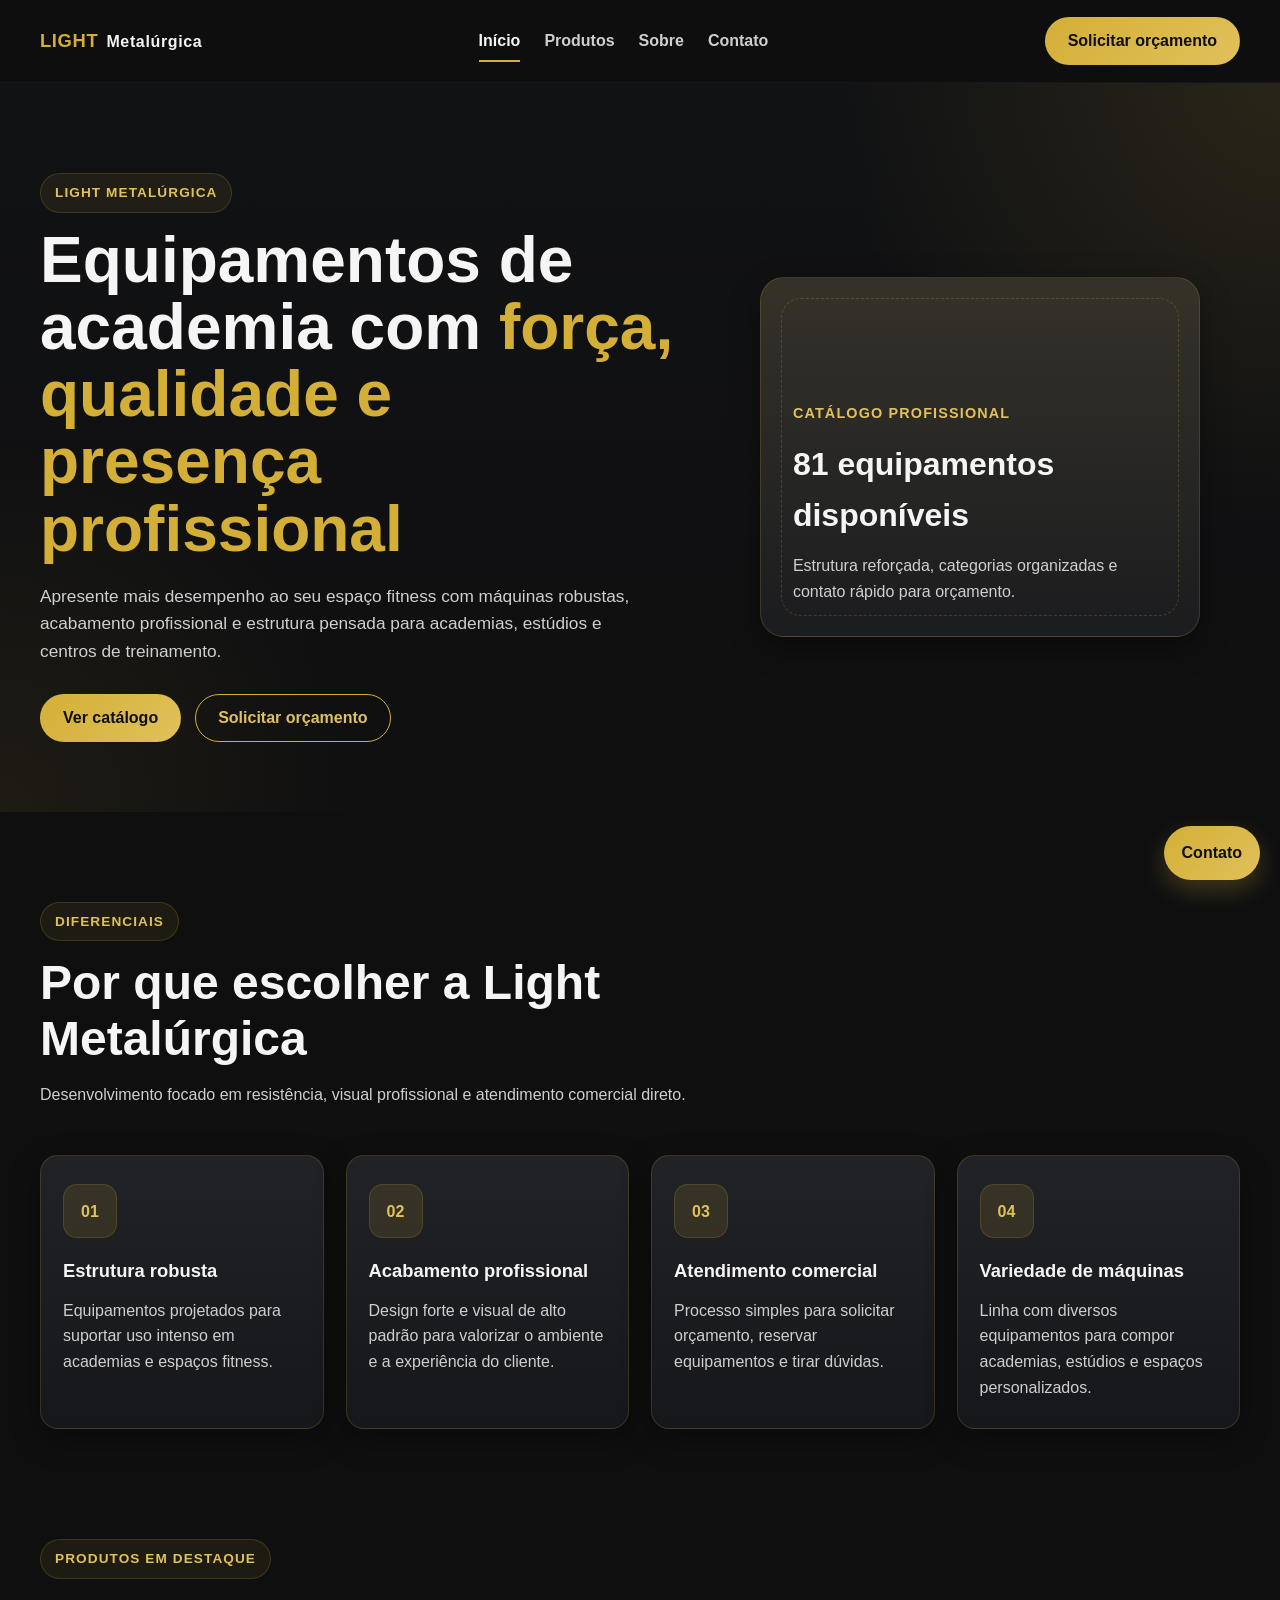
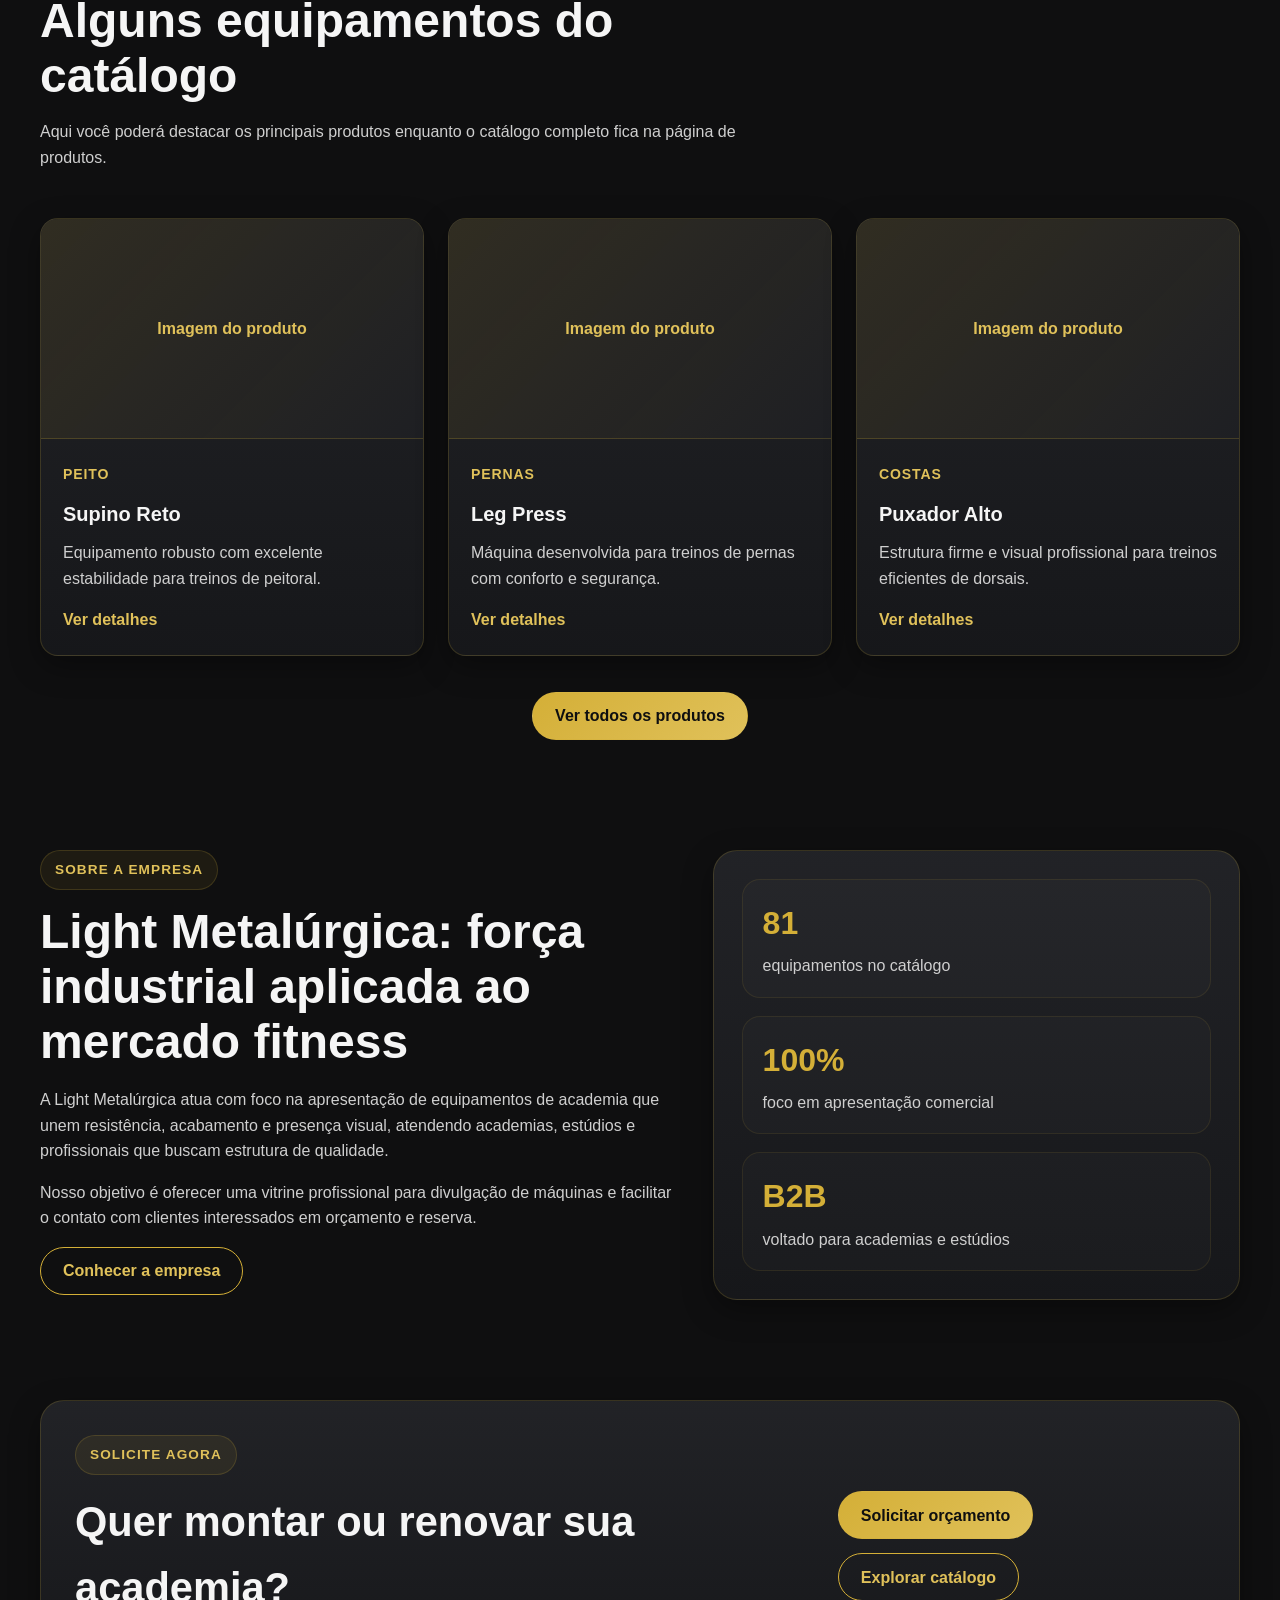
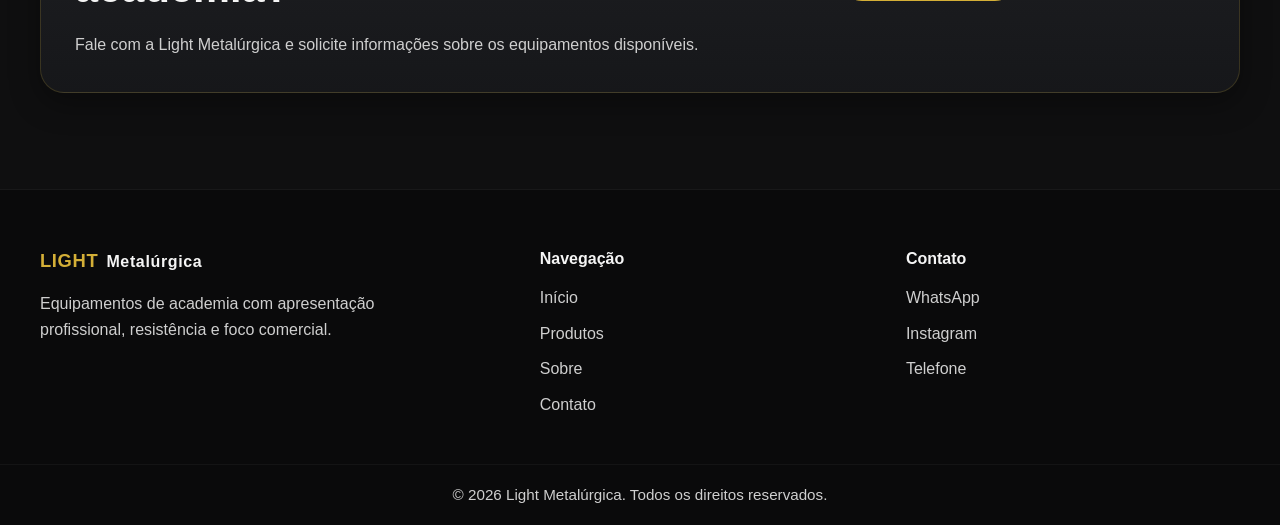
==== index.html @ 4c102781 "Add files via upload" ====
<!DOCTYPE html>
<html lang="pt-BR">
<head>
  <meta charset="UTF-8" />
  <meta name="viewport" content="width=device-width, initial-scale=1.0" />
  <meta
    name="description"
    content="Light Metalúrgica - Equipamentos de academia com qualidade, resistência e acabamento profissional. Conheça nosso catálogo e solicite um orçamento."
  />
  <title>Light Metalúrgica | Equipamentos de Academia</title>

  <link rel="stylesheet" href="./css/style.css" />
  <link rel="stylesheet" href="./css/home.css" />
</head>
<body>
  <header class="header" id="header">
    <div class="container header-container">
      <a href="index.html" class="logo">
        <span class="logo-mark">LIGHT</span>
        <span class="logo-text">Metalúrgica</span>
      </a>

      <nav class="nav" id="nav">
        <a href="index.html" class="nav-link active">Início</a>
        <a href="produtos.html" class="nav-link">Produtos</a>
        <a href="sobre.html" class="nav-link">Sobre</a>
        <a href="contato.html" class="nav-link">Contato</a>
      </nav>

      <a href="contato.html" class="btn btn-gold header-cta">Solicitar orçamento</a>

      <button class="menu-toggle" id="menuToggle" aria-label="Abrir menu">
        <span></span>
        <span></span>
        <span></span>
      </button>
    </div>
  </header>

  <main>
    <section class="hero">
      <div class="container hero-container">
        <div class="hero-content">
          <span class="section-badge">Light Metalúrgica</span>

          <h1>
            Equipamentos de academia com
            <span>força, qualidade e presença profissional</span>
          </h1>

          <p>
            Apresente mais desempenho ao seu espaço fitness com máquinas robustas,
            acabamento profissional e estrutura pensada para academias, estúdios e centros de treinamento.
          </p>

          <div class="hero-actions">
            <a href="produtos.html" class="btn btn-gold">Ver catálogo</a>
            <a href="contato.html" class="btn btn-outline">Solicitar orçamento</a>
          </div>
        </div>

        <div class="hero-visual">
          <div class="hero-card">
            <span class="hero-card-label">Catálogo profissional</span>
            <h2>81 equipamentos disponíveis</h2>
            <p>
              Estrutura reforçada, categorias organizadas e contato rápido para orçamento.
            </p>
          </div>
        </div>
      </div>
    </section>

    <section class="highlights">
      <div class="container">
        <div class="section-heading">
          <span class="section-badge">Diferenciais</span>
          <h2>Por que escolher a Light Metalúrgica</h2>
          <p>
            Desenvolvimento focado em resistência, visual profissional e atendimento comercial direto.
          </p>
        </div>

        <div class="highlights-grid">
          <article class="info-card">
            <div class="info-icon">01</div>
            <h3>Estrutura robusta</h3>
            <p>
              Equipamentos projetados para suportar uso intenso em academias e espaços fitness.
            </p>
          </article>

          <article class="info-card">
            <div class="info-icon">02</div>
            <h3>Acabamento profissional</h3>
            <p>
              Design forte e visual de alto padrão para valorizar o ambiente e a experiência do cliente.
            </p>
          </article>

          <article class="info-card">
            <div class="info-icon">03</div>
            <h3>Atendimento comercial</h3>
            <p>
              Processo simples para solicitar orçamento, reservar equipamentos e tirar dúvidas.
            </p>
          </article>

          <article class="info-card">
            <div class="info-icon">04</div>
            <h3>Variedade de máquinas</h3>
            <p>
              Linha com diversos equipamentos para compor academias, estúdios e espaços personalizados.
            </p>
          </article>
        </div>
      </div>
    </section>

    <section class="featured-products">
      <div class="container">
        <div class="section-heading">
          <span class="section-badge">Produtos em destaque</span>
          <h2>Alguns equipamentos do catálogo</h2>
          <p>
            Aqui você poderá destacar os principais produtos enquanto o catálogo completo fica na página de produtos.
          </p>
        </div>

        <div class="products-preview-grid">
          <article class="product-preview-card">
            <div class="product-preview-image">Imagem do produto</div>
            <div class="product-preview-content">
              <span class="product-category">Peito</span>
              <h3>Supino Reto</h3>
              <p>Equipamento robusto com excelente estabilidade para treinos de peitoral.</p>
              <a href="produto.html" class="text-link">Ver detalhes</a>
            </div>
          </article>

          <article class="product-preview-card">
            <div class="product-preview-image">Imagem do produto</div>
            <div class="product-preview-content">
              <span class="product-category">Pernas</span>
              <h3>Leg Press</h3>
              <p>Máquina desenvolvida para treinos de pernas com conforto e segurança.</p>
              <a href="produto.html" class="text-link">Ver detalhes</a>
            </div>
          </article>

          <article class="product-preview-card">
            <div class="product-preview-image">Imagem do produto</div>
            <div class="product-preview-content">
              <span class="product-category">Costas</span>
              <h3>Puxador Alto</h3>
              <p>Estrutura firme e visual profissional para treinos eficientes de dorsais.</p>
              <a href="produto.html" class="text-link">Ver detalhes</a>
            </div>
          </article>
        </div>

        <div class="section-center">
          <a href="produtos.html" class="btn btn-gold">Ver todos os produtos</a>
        </div>
      </div>
    </section>

    <section class="about-preview">
      <div class="container about-preview-container">
        <div class="about-preview-text">
          <span class="section-badge">Sobre a empresa</span>
          <h2>Light Metalúrgica: força industrial aplicada ao mercado fitness</h2>
          <p>
            A Light Metalúrgica atua com foco na apresentação de equipamentos de academia
            que unem resistência, acabamento e presença visual, atendendo academias,
            estúdios e profissionais que buscam estrutura de qualidade.
          </p>
          <p>
            Nosso objetivo é oferecer uma vitrine profissional para divulgação de máquinas
            e facilitar o contato com clientes interessados em orçamento e reserva.
          </p>
          <a href="sobre.html" class="btn btn-outline">Conhecer a empresa</a>
        </div>

        <div class="about-preview-box">
          <div class="about-stat">
            <strong>81</strong>
            <span>equipamentos no catálogo</span>
          </div>
          <div class="about-stat">
            <strong>100%</strong>
            <span>foco em apresentação comercial</span>
          </div>
          <div class="about-stat">
            <strong>B2B</strong>
            <span>voltado para academias e estúdios</span>
          </div>
        </div>
      </div>
    </section>

    <section class="cta-section">
      <div class="container cta-box">
        <div>
          <span class="section-badge">Solicite agora</span>
          <h2>Quer montar ou renovar sua academia?</h2>
          <p>
            Fale com a Light Metalúrgica e solicite informações sobre os equipamentos disponíveis.
          </p>
        </div>

        <div class="cta-actions">
          <a href="contato.html" class="btn btn-gold">Solicitar orçamento</a>
          <a href="produtos.html" class="btn btn-outline">Explorar catálogo</a>
        </div>
      </div>
    </section>
  </main>

  <footer class="footer">
    <div class="container footer-container">
      <div class="footer-brand">
        <a href="index.html" class="logo footer-logo">
          <span class="logo-mark">LIGHT</span>
          <span class="logo-text">Metalúrgica</span>
        </a>
        <p>
          Equipamentos de academia com apresentação profissional, resistência e foco comercial.
        </p>
      </div>

      <div class="footer-column">
        <h4>Navegação</h4>
        <a href="index.html">Início</a>
        <a href="produtos.html">Produtos</a>
        <a href="sobre.html">Sobre</a>
        <a href="contato.html">Contato</a>
      </div>

      <div class="footer-column">
        <h4>Contato</h4>
        <a href="#">WhatsApp</a>
        <a href="#">Instagram</a>
        <a href="#">Telefone</a>
      </div>
    </div>

    <div class="footer-bottom">
      <p>© 2026 Light Metalúrgica. Todos os direitos reservados.</p>
    </div>
  </footer>

  <a href="contato.html" class="whatsapp-float" aria-label="Entrar em contato">
    Contato
  </a>

  <script src="./js/script.js"></script>
</body>
</html>
---- css/style.css ----
/* =========================================
   LIGHT METALÚRGICA — STYLE.CSS
   ========================================= */

/* ---------- RESET ---------- */
* {
  margin: 0;
  padding: 0;
  box-sizing: border-box;
}

html {
  scroll-behavior: smooth;
}

body {
  font-family: Arial, Helvetica, sans-serif;
  background: #0f0f10;
  color: #f5f5f5;
  line-height: 1.6;
}

img {
  max-width: 100%;
  display: block;
}

button,
input,
textarea,
select {
  font: inherit;
}

a {
  text-decoration: none;
  color: inherit;
}

ul {
  list-style: none;
}

/* ---------- VARIÁVEIS ---------- */
:root {
  --gold: #d4af37;
  --gold-soft: #e0c15a;
  --gold-dark: #8c6a16;

  --black: #0f0f10;
  --black-soft: #17181b;
  --gray-dark: #232428;
  --gray-medium: #3c3f46;
  --gray-light: #cfcfcf;
  --white-soft: #f5f5f5;

  --border: rgba(212, 175, 55, 0.18);
  --shadow: 0 10px 30px rgba(0, 0, 0, 0.35);

  --radius-sm: 12px;
  --radius-md: 18px;
  --radius-lg: 24px;

  --container: 1200px;
  --transition: 0.3s ease;
}

/* ---------- UTILITÁRIOS ---------- */
.container {
  width: min(100% - 32px, var(--container));
  margin: 0 auto;
}

.section-heading {
  max-width: 720px;
  margin-bottom: 48px;
}

.section-heading h2 {
  font-size: clamp(2rem, 4vw, 3rem);
  line-height: 1.15;
  margin-bottom: 16px;
  color: var(--white-soft);
}

.section-heading p {
  color: var(--gray-light);
  font-size: 1rem;
}

.section-badge {
  display: inline-block;
  margin-bottom: 14px;
  padding: 8px 14px;
  border: 1px solid var(--border);
  border-radius: 999px;
  background: rgba(212, 175, 55, 0.08);
  color: var(--gold-soft);
  font-size: 0.85rem;
  font-weight: 700;
  letter-spacing: 0.08em;
  text-transform: uppercase;
}

.section-center {
  margin-top: 36px;
  text-align: center;
}

/* ---------- BOTÕES ---------- */
.btn {
  display: inline-flex;
  align-items: center;
  justify-content: center;
  min-height: 48px;
  padding: 0 22px;
  border-radius: 999px;
  font-weight: 700;
  transition: var(--transition);
  cursor: pointer;
  border: 1px solid transparent;
}

.btn-gold {
  background: linear-gradient(135deg, var(--gold), var(--gold-soft));
  color: var(--black);
}

.btn-gold:hover {
  transform: translateY(-2px);
  box-shadow: 0 10px 24px rgba(212, 175, 55, 0.25);
}

.btn-outline {
  border-color: var(--gold);
  color: var(--gold-soft);
  background: transparent;
}

.btn-outline:hover {
  background: rgba(212, 175, 55, 0.08);
  transform: translateY(-2px);
}

.text-link {
  color: var(--gold-soft);
  font-weight: 700;
  transition: var(--transition);
}

.text-link:hover {
  color: var(--gold);
}

/* ---------- HEADER ---------- */
.header {
  position: sticky;
  top: 0;
  z-index: 1000;
  background: rgba(15, 15, 16, 0.92);
  backdrop-filter: blur(10px);
  border-bottom: 1px solid rgba(255, 255, 255, 0.04);
}

.header.scrolled {
  box-shadow: var(--shadow);
}

.header-container {
  display: flex;
  align-items: center;
  justify-content: space-between;
  min-height: 82px;
  gap: 24px;
}

.logo {
  display: inline-flex;
  align-items: baseline;
  gap: 8px;
  font-weight: 800;
  letter-spacing: 0.04em;
}

.logo-mark {
  color: var(--gold);
  font-size: 1.15rem;
}

.logo-text {
  color: var(--white-soft);
  font-size: 1rem;
}

.nav {
  display: flex;
  align-items: center;
  gap: 24px;
}

.nav-link {
  position: relative;
  color: var(--gray-light);
  font-weight: 600;
  transition: var(--transition);
}

.nav-link:hover,
.nav-link.active {
  color: var(--white-soft);
}

.nav-link::after {
  content: "";
  position: absolute;
  left: 0;
  bottom: -8px;
  width: 0;
  height: 2px;
  background: var(--gold);
  transition: var(--transition);
}

.nav-link:hover::after,
.nav-link.active::after {
  width: 100%;
}

.header-cta {
  white-space: nowrap;
}

.menu-toggle {
  display: none;
  width: 48px;
  height: 48px;
  border: 1px solid var(--border);
  border-radius: 12px;
  background: transparent;
  cursor: pointer;
}

.menu-toggle span {
  display: block;
  width: 22px;
  height: 2px;
  background: var(--white-soft);
  margin: 5px auto;
  transition: var(--transition);
}

/* ---------- CARDS GERAIS ---------- */
.info-card,
.product-preview-card,
.about-preview-box,
.cta-box {
  border: 1px solid var(--border);
  background: linear-gradient(180deg, rgba(35, 36, 40, 0.96), rgba(23, 24, 27, 0.96));
  box-shadow: var(--shadow);
}

/* ---------- FOOTER ---------- */
.footer {
  margin-top: 96px;
  border-top: 1px solid rgba(255, 255, 255, 0.06);
  background: #0a0a0b;
}

.footer-container {
  padding: 56px 0 36px;
  display: grid;
  grid-template-columns: 1.4fr 1fr 1fr;
  gap: 32px;
}

.footer-brand p {
  margin-top: 16px;
  max-width: 420px;
  color: var(--gray-light);
}

.footer-column h4 {
  margin-bottom: 14px;
  color: var(--white-soft);
}

.footer-column a {
  display: block;
  margin-bottom: 10px;
  color: var(--gray-light);
  transition: var(--transition);
}

.footer-column a:hover {
  color: var(--gold-soft);
}

.footer-bottom {
  padding: 18px 16px;
  border-top: 1px solid rgba(255, 255, 255, 0.04);
  text-align: center;
  color: var(--gray-light);
  font-size: 0.95rem;
}

/* ---------- BOTÃO FLUTUANTE ---------- */
.whatsapp-float {
  position: fixed;
  right: 20px;
  bottom: 20px;
  z-index: 999;
  padding: 14px 18px;
  border-radius: 999px;
  background: linear-gradient(135deg, var(--gold), var(--gold-soft));
  color: var(--black);
  font-weight: 800;
  box-shadow: 0 10px 25px rgba(212, 175, 55, 0.25);
}

/* ---------- RESPONSIVO ---------- */
@media (max-width: 980px) {
  .header-cta {
    display: none;
  }

  .menu-toggle {
    display: block;
  }

  .nav {
    position: absolute;
    top: 82px;
    left: 0;
    width: 100%;
    padding: 20px 16px;
    background: #111214;
    border-bottom: 1px solid rgba(255, 255, 255, 0.05);
    flex-direction: column;
    align-items: flex-start;
    gap: 18px;
    opacity: 0;
    pointer-events: none;
    transform: translateY(-10px);
    transition: var(--transition);
  }

  .nav.open {
    opacity: 1;
    pointer-events: auto;
    transform: translateY(0);
  }

  .footer-container {
    grid-template-columns: 1fr;
  }
}

@media (max-width: 640px) {
  .container {
    width: min(100% - 24px, var(--container));
  }

  .section-heading {
    margin-bottom: 32px;
  }

  .section-heading h2 {
    font-size: 1.8rem;
  }

  .whatsapp-float {
    right: 14px;
    bottom: 14px;
    padding: 12px 16px;
    font-size: 0.95rem;
  }
}
---- css/home.css ----
/* =========================================
   LIGHT METALÚRGICA — HOME.CSS
   ========================================= */

.hero {
  position: relative;
  overflow: hidden;
  padding: 90px 0 70px;
  background:
    radial-gradient(circle at top right, rgba(212, 175, 55, 0.12), transparent 30%),
    radial-gradient(circle at bottom left, rgba(212, 175, 55, 0.08), transparent 25%),
    linear-gradient(180deg, #111214 0%, #0f0f10 100%);
}

.hero-container {
  display: grid;
  grid-template-columns: 1.1fr 0.9fr;
  align-items: center;
  gap: 44px;
}

.hero-content h1 {
  font-size: clamp(2.6rem, 5vw, 4.8rem);
  line-height: 1.05;
  margin-bottom: 20px;
  max-width: 760px;
}

.hero-content h1 span {
  color: var(--gold);
}

.hero-content p {
  max-width: 620px;
  font-size: 1.08rem;
  color: var(--gray-light);
  margin-bottom: 28px;
}

.hero-actions {
  display: flex;
  flex-wrap: wrap;
  gap: 14px;
}

.hero-visual {
  display: flex;
  justify-content: center;
}

.hero-card {
  width: 100%;
  max-width: 440px;
  min-height: 360px;
  border-radius: var(--radius-lg);
  border: 1px solid var(--border);
  background:
    linear-gradient(180deg, rgba(212, 175, 55, 0.1), rgba(255, 255, 255, 0.02)),
    linear-gradient(180deg, rgba(35, 36, 40, 0.98), rgba(23, 24, 27, 0.98));
  box-shadow: var(--shadow);
  display: flex;
  flex-direction: column;
  justify-content: end;
  padding: 32px;
  position: relative;
  overflow: hidden;
}

.hero-card::before {
  content: "";
  position: absolute;
  inset: 20px;
  border-radius: 20px;
  border: 1px dashed rgba(212, 175, 55, 0.22);
}

.hero-card-label {
  position: relative;
  z-index: 1;
  display: inline-block;
  margin-bottom: 14px;
  color: var(--gold-soft);
  font-size: 0.9rem;
  font-weight: 700;
  letter-spacing: 0.08em;
  text-transform: uppercase;
}

.hero-card h2 {
  position: relative;
  z-index: 1;
  font-size: 2rem;
  margin-bottom: 12px;
}

.hero-card p {
  position: relative;
  z-index: 1;
  color: var(--gray-light);
}

/* ---------- HIGHLIGHTS ---------- */
.highlights {
  padding: 90px 0;
}

.highlights-grid {
  display: grid;
  grid-template-columns: repeat(4, 1fr);
  gap: 22px;
}

.info-card {
  padding: 28px 22px;
  border-radius: var(--radius-md);
}

.info-icon {
  width: 54px;
  height: 54px;
  margin-bottom: 18px;
  border-radius: 14px;
  display: grid;
  place-items: center;
  background: rgba(212, 175, 55, 0.12);
  border: 1px solid var(--border);
  color: var(--gold-soft);
  font-weight: 800;
}

.info-card h3 {
  margin-bottom: 12px;
  font-size: 1.15rem;
}

.info-card p {
  color: var(--gray-light);
}

/* ---------- PRODUTOS EM DESTAQUE ---------- */
.featured-products {
  padding: 20px 0 90px;
}

.products-preview-grid {
  display: grid;
  grid-template-columns: repeat(3, 1fr);
  gap: 24px;
}

.product-preview-card {
  overflow: hidden;
  border-radius: var(--radius-md);
}

.product-preview-image {
  min-height: 220px;
  display: grid;
  place-items: center;
  background:
    linear-gradient(135deg, rgba(212, 175, 55, 0.12), rgba(255, 255, 255, 0.02)),
    #1a1b1f;
  color: var(--gold-soft);
  font-weight: 700;
  border-bottom: 1px solid var(--border);
}

.product-preview-content {
  padding: 22px;
}

.product-category {
  display: inline-block;
  margin-bottom: 12px;
  color: var(--gold-soft);
  font-size: 0.88rem;
  font-weight: 700;
  text-transform: uppercase;
  letter-spacing: 0.06em;
}

.product-preview-content h3 {
  margin-bottom: 10px;
  font-size: 1.25rem;
}

.product-preview-content p {
  margin-bottom: 16px;
  color: var(--gray-light);
}

/* ---------- SOBRE PREVIEW ---------- */
.about-preview {
  padding: 20px 0 90px;
}

.about-preview-container {
  display: grid;
  grid-template-columns: 1.1fr 0.9fr;
  gap: 28px;
  align-items: stretch;
}

.about-preview-text p {
  color: var(--gray-light);
  margin-bottom: 16px;
  max-width: 640px;
}

.about-preview-text h2 {
  font-size: clamp(2rem, 4vw, 3rem);
  line-height: 1.15;
  margin-bottom: 18px;
}

.about-preview-box {
  border-radius: var(--radius-lg);
  padding: 28px;
  display: grid;
  gap: 18px;
}

.about-stat {
  padding: 18px 20px;
  border-radius: 18px;
  background: rgba(255, 255, 255, 0.02);
  border: 1px solid rgba(212, 175, 55, 0.1);
}

.about-stat strong {
  display: block;
  font-size: 2rem;
  color: var(--gold);
  margin-bottom: 4px;
}

.about-stat span {
  color: var(--gray-light);
}

/* ---------- CTA ---------- */
.cta-section {
  padding: 10px 0 0;
}

.cta-box {
  border-radius: var(--radius-lg);
  padding: 34px;
  display: flex;
  justify-content: space-between;
  align-items: center;
  gap: 24px;
}

.cta-box h2 {
  font-size: clamp(1.8rem, 4vw, 2.6rem);
  margin-bottom: 10px;
}

.cta-box p {
  color: var(--gray-light);
}

.cta-actions {
  display: flex;
  flex-wrap: wrap;
  gap: 14px;
}

/* ---------- RESPONSIVO ---------- */
@media (max-width: 1100px) {
  .highlights-grid {
    grid-template-columns: repeat(2, 1fr);
  }

  .products-preview-grid {
    grid-template-columns: repeat(2, 1fr);
  }
}

@media (max-width: 980px) {
  .hero-container,
  .about-preview-container,
  .cta-box {
    grid-template-columns: 1fr;
    display: grid;
  }

  .hero {
    padding-top: 70px;
  }

  .hero-card {
    max-width: 100%;
  }
}

@media (max-width: 640px) {
  .hero-content h1 {
    font-size: 2.2rem;
  }

  .hero-content p {
    font-size: 1rem;
  }

  .highlights,
  .featured-products,
  .about-preview {
    padding: 70px 0;
  }

  .highlights-grid,
  .products-preview-grid {
    grid-template-columns: 1fr;
  }

  .cta-box {
    padding: 24px;
  }
}
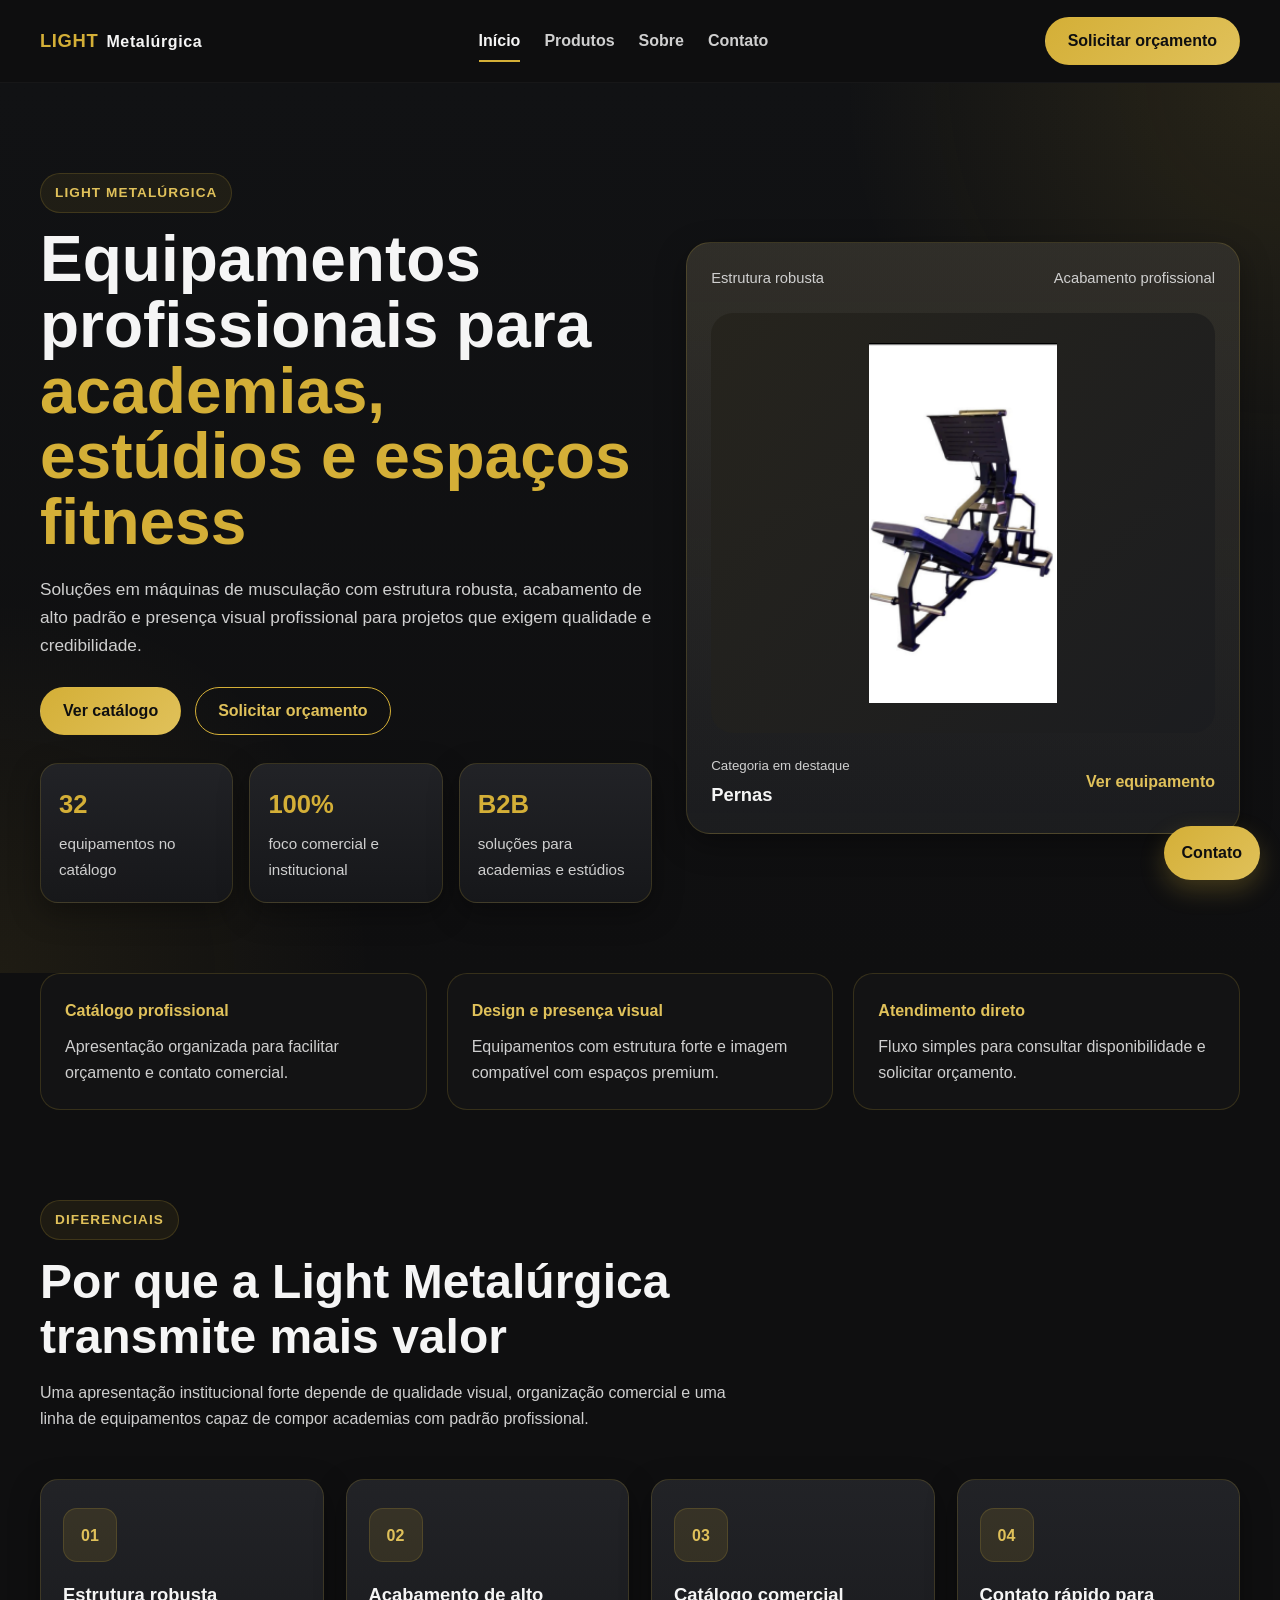
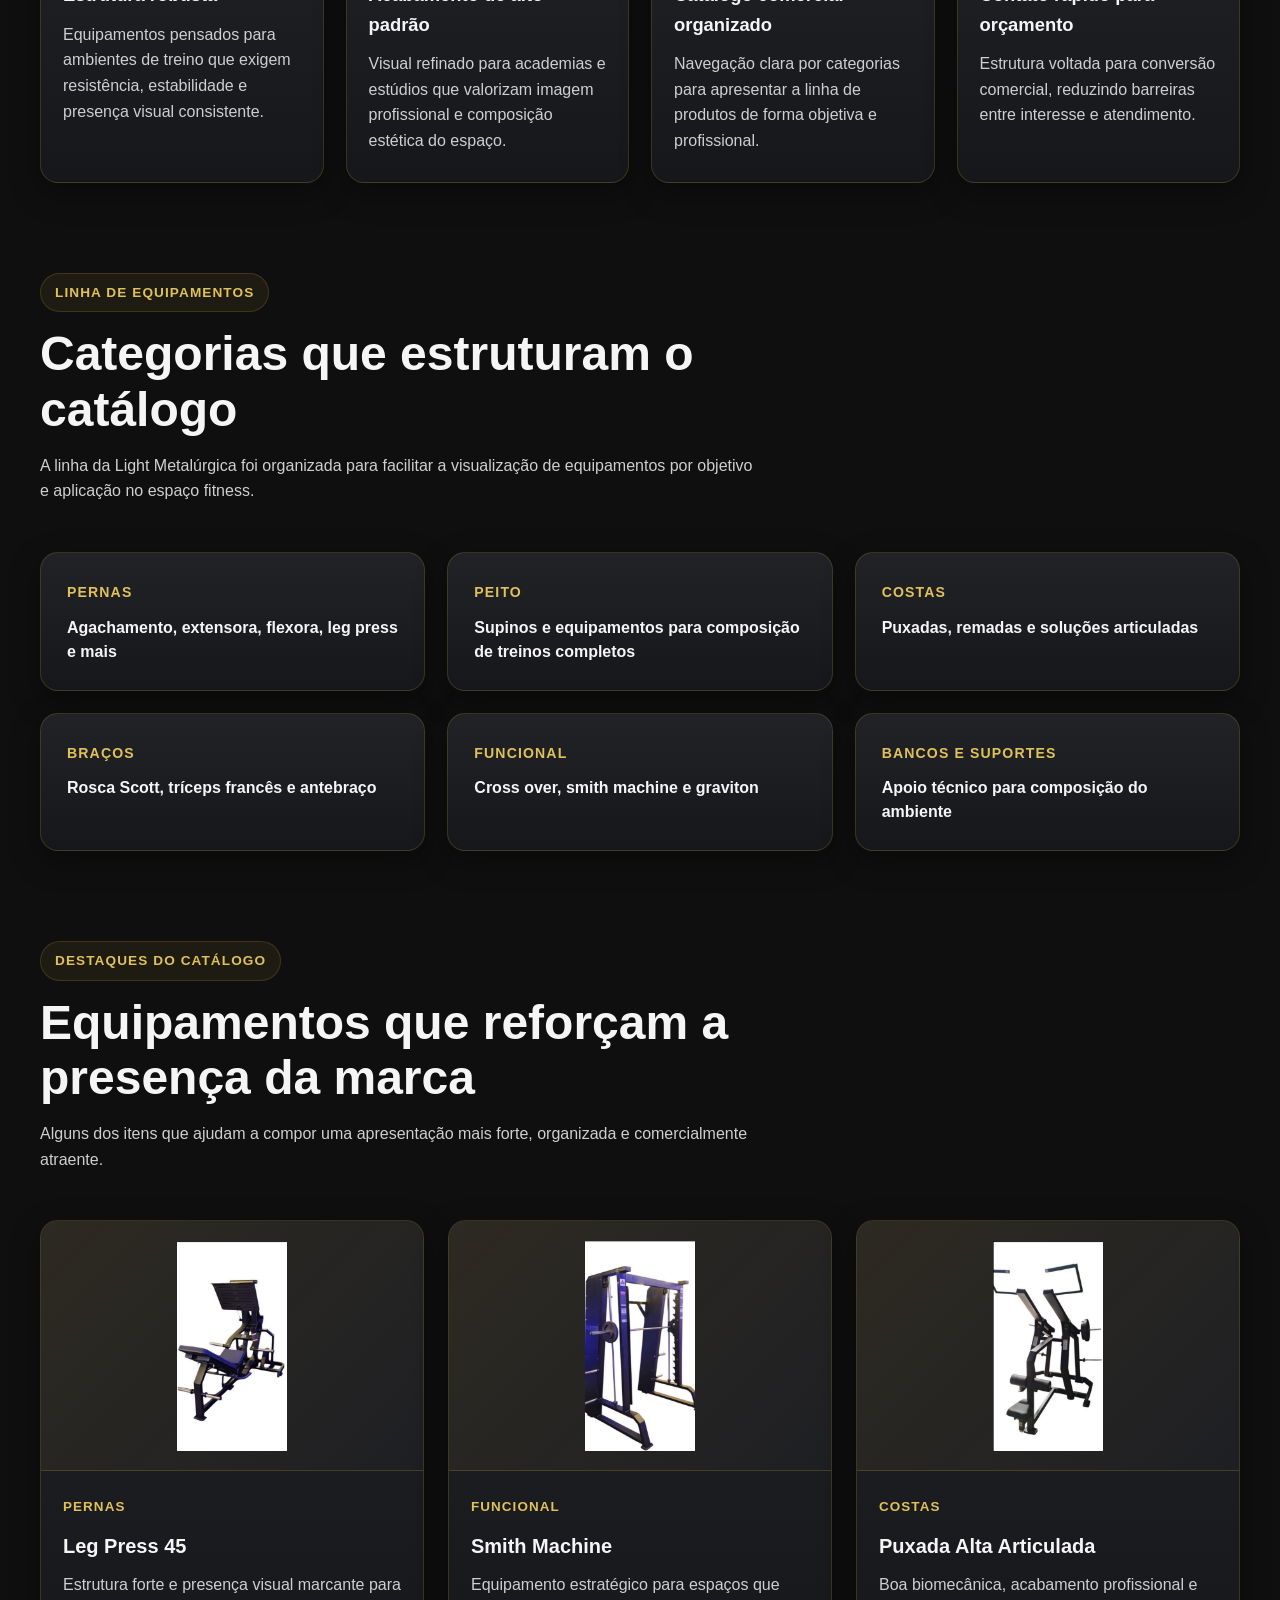
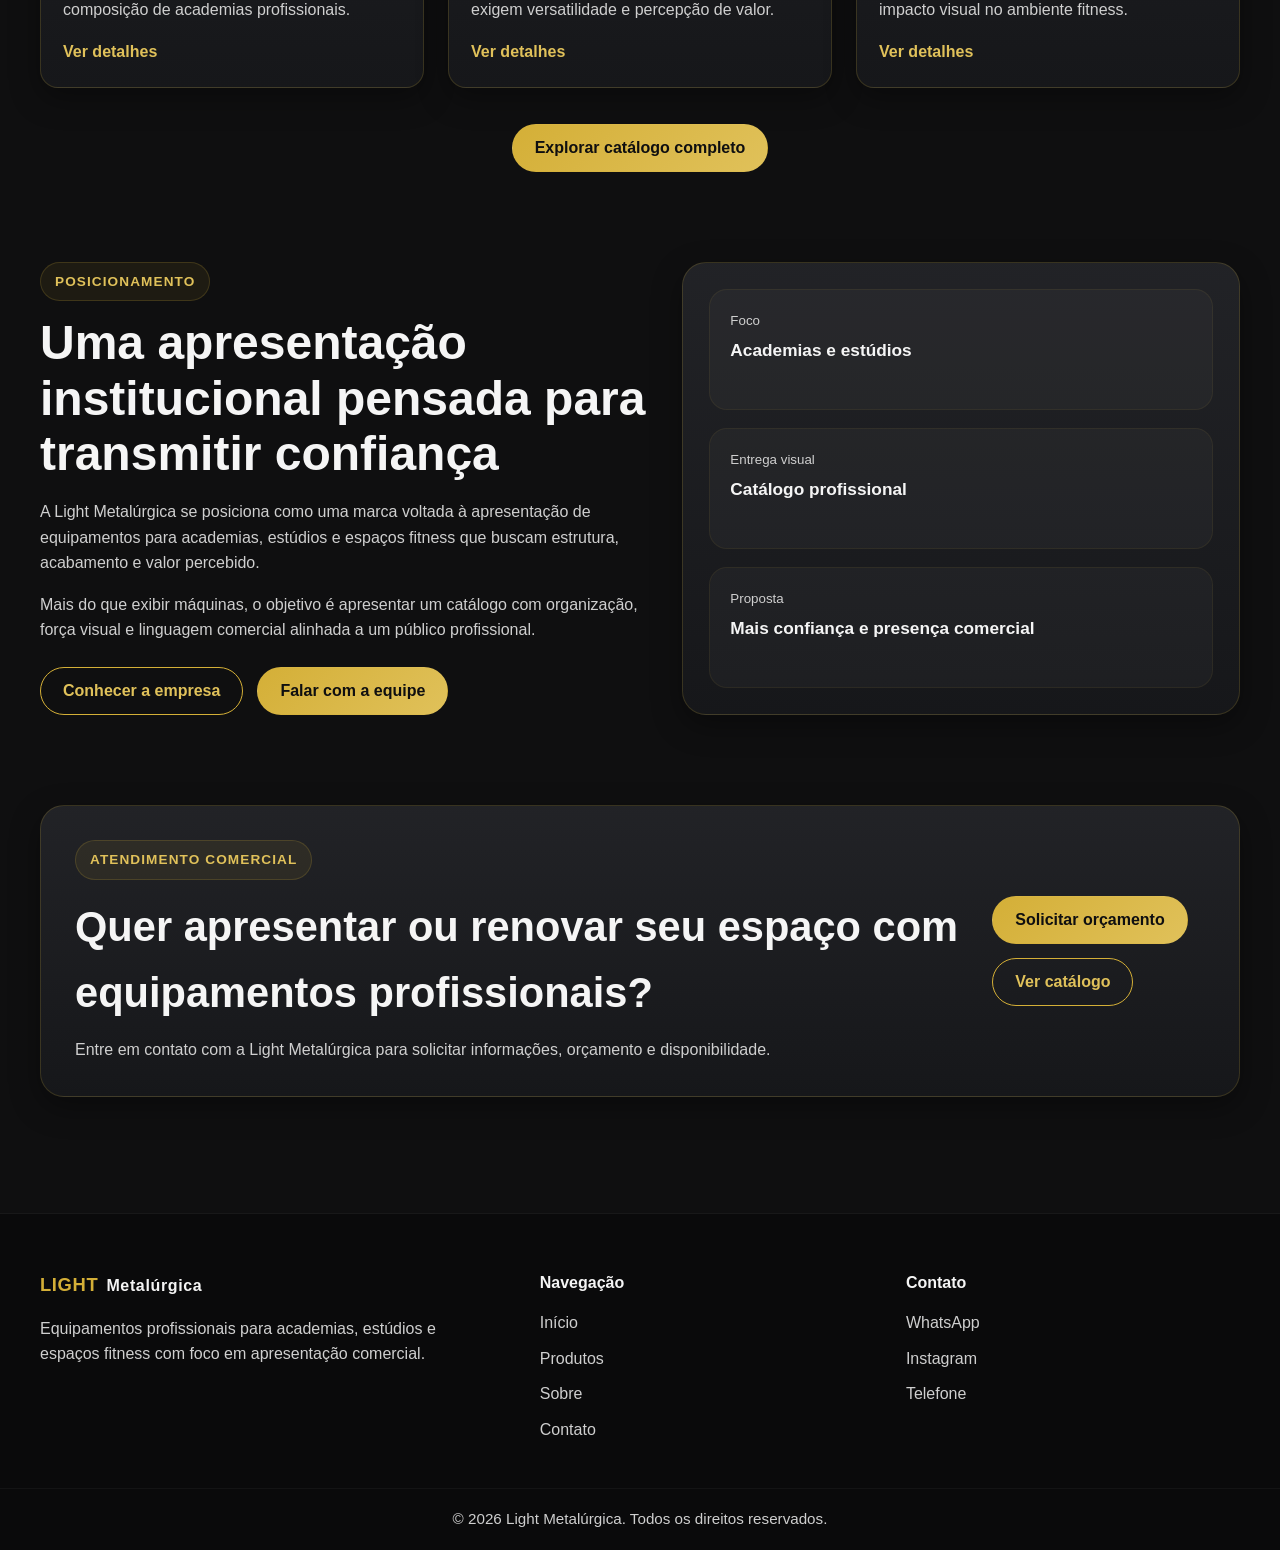
==== commit ae097895: "Add files via upload" ====
--- a/index.html
+++ b/index.html
@@ -1,13 +1,18 @@
 <!DOCTYPE html>
 <html lang="pt-BR">
 <head>
+  <meta property="og:title" content="Light Metalúrgica | Equipamentos Profissionais" />
+<meta property="og:description" content="Equipamentos profissionais para academias, estúdios e espaços fitness." />
+<meta property="og:type" content="website" />
+<meta property="og:locale" content="pt_BR" />
+<meta name="theme-color" content="#0f0f10" />
   <meta charset="UTF-8" />
   <meta name="viewport" content="width=device-width, initial-scale=1.0" />
   <meta
     name="description"
-    content="Light Metalúrgica - Equipamentos de academia com qualidade, resistência e acabamento profissional. Conheça nosso catálogo e solicite um orçamento."
+    content="Light Metalúrgica - Equipamentos profissionais para academias, estúdios e espaços fitness. Conheça nosso catálogo e solicite um orçamento."
   />
-  <title>Light Metalúrgica | Equipamentos de Academia</title>
+  <title>Light Metalúrgica | Equipamentos Profissionais</title>
 
   <link rel="stylesheet" href="./css/style.css" />
   <link rel="stylesheet" href="./css/home.css" />
@@ -38,180 +43,281 @@
   </header>
 
   <main>
-    <section class="hero">
-      <div class="container hero-container">
-        <div class="hero-content">
+    <section class="hero-enterprise">
+      <div class="container hero-enterprise-grid">
+        <div class="hero-enterprise-content">
           <span class="section-badge">Light Metalúrgica</span>
 
           <h1>
-            Equipamentos de academia com
-            <span>força, qualidade e presença profissional</span>
+            Equipamentos profissionais para
+            <span>academias, estúdios e espaços fitness</span>
           </h1>
 
-          <p>
-            Apresente mais desempenho ao seu espaço fitness com máquinas robustas,
-            acabamento profissional e estrutura pensada para academias, estúdios e centros de treinamento.
-          </p>
-
-          <div class="hero-actions">
+          <p class="hero-enterprise-text">
+            Soluções em máquinas de musculação com estrutura robusta, acabamento de alto padrão
+            e presença visual profissional para projetos que exigem qualidade e credibilidade.
+          </p>
+
+          <div class="hero-enterprise-actions">
             <a href="produtos.html" class="btn btn-gold">Ver catálogo</a>
             <a href="contato.html" class="btn btn-outline">Solicitar orçamento</a>
           </div>
-        </div>
-
-        <div class="hero-visual">
-          <div class="hero-card">
-            <span class="hero-card-label">Catálogo profissional</span>
-            <h2>81 equipamentos disponíveis</h2>
-            <p>
-              Estrutura reforçada, categorias organizadas e contato rápido para orçamento.
-            </p>
-          </div>
-        </div>
-      </div>
-    </section>
-
-    <section class="highlights">
+
+          <div class="hero-enterprise-metrics">
+            <div class="metric-card">
+              <strong>32</strong>
+              <span>equipamentos no catálogo</span>
+            </div>
+            <div class="metric-card">
+              <strong>100%</strong>
+              <span>foco comercial e institucional</span>
+            </div>
+            <div class="metric-card">
+              <strong>B2B</strong>
+              <span>soluções para academias e estúdios</span>
+            </div>
+          </div>
+        </div>
+
+        <div class="hero-enterprise-visual">
+          <div class="hero-visual-panel">
+            <div class="hero-panel-top">
+              <span>Estrutura robusta</span>
+              <span>Acabamento profissional</span>
+            </div>
+
+            <div class="hero-machine-showcase">
+              <img src="./arquivos/imagens/produtos/leg-press-45.png" alt="Leg Press 45" />
+            </div>
+
+            <div class="hero-panel-bottom">
+              <div>
+                <small>Categoria em destaque</small>
+                <strong>Pernas</strong>
+              </div>
+              <a href="produto.html?id=17" class="text-link">Ver equipamento</a>
+            </div>
+          </div>
+        </div>
+      </div>
+    </section>
+
+    <section class="trust-strip">
+      <div class="container trust-strip-grid">
+        <div class="trust-item">
+          <span class="trust-title">Catálogo profissional</span>
+          <p>Apresentação organizada para facilitar orçamento e contato comercial.</p>
+        </div>
+        <div class="trust-item">
+          <span class="trust-title">Design e presença visual</span>
+          <p>Equipamentos com estrutura forte e imagem compatível com espaços premium.</p>
+        </div>
+        <div class="trust-item">
+          <span class="trust-title">Atendimento direto</span>
+          <p>Fluxo simples para consultar disponibilidade e solicitar orçamento.</p>
+        </div>
+      </div>
+    </section>
+
+    <section class="enterprise-differentials">
       <div class="container">
         <div class="section-heading">
           <span class="section-badge">Diferenciais</span>
-          <h2>Por que escolher a Light Metalúrgica</h2>
-          <p>
-            Desenvolvimento focado em resistência, visual profissional e atendimento comercial direto.
-          </p>
-        </div>
-
-        <div class="highlights-grid">
-          <article class="info-card">
-            <div class="info-icon">01</div>
+          <h2>Por que a Light Metalúrgica transmite mais valor</h2>
+          <p>
+            Uma apresentação institucional forte depende de qualidade visual, organização comercial
+            e uma linha de equipamentos capaz de compor academias com padrão profissional.
+          </p>
+        </div>
+
+        <div class="enterprise-differentials-grid">
+          <article class="enterprise-card">
+            <div class="enterprise-card-number">01</div>
             <h3>Estrutura robusta</h3>
             <p>
-              Equipamentos projetados para suportar uso intenso em academias e espaços fitness.
+              Equipamentos pensados para ambientes de treino que exigem resistência, estabilidade
+              e presença visual consistente.
             </p>
           </article>
 
-          <article class="info-card">
-            <div class="info-icon">02</div>
-            <h3>Acabamento profissional</h3>
+          <article class="enterprise-card">
+            <div class="enterprise-card-number">02</div>
+            <h3>Acabamento de alto padrão</h3>
             <p>
-              Design forte e visual de alto padrão para valorizar o ambiente e a experiência do cliente.
+              Visual refinado para academias e estúdios que valorizam imagem profissional e
+              composição estética do espaço.
             </p>
           </article>
 
-          <article class="info-card">
-            <div class="info-icon">03</div>
-            <h3>Atendimento comercial</h3>
+          <article class="enterprise-card">
+            <div class="enterprise-card-number">03</div>
+            <h3>Catálogo comercial organizado</h3>
             <p>
-              Processo simples para solicitar orçamento, reservar equipamentos e tirar dúvidas.
+              Navegação clara por categorias para apresentar a linha de produtos de forma objetiva
+              e profissional.
             </p>
           </article>
 
-          <article class="info-card">
-            <div class="info-icon">04</div>
-            <h3>Variedade de máquinas</h3>
+          <article class="enterprise-card">
+            <div class="enterprise-card-number">04</div>
+            <h3>Contato rápido para orçamento</h3>
             <p>
-              Linha com diversos equipamentos para compor academias, estúdios e espaços personalizados.
+              Estrutura voltada para conversão comercial, reduzindo barreiras entre interesse e atendimento.
             </p>
           </article>
         </div>
       </div>
     </section>
 
-    <section class="featured-products">
+    <section class="categories-section">
       <div class="container">
         <div class="section-heading">
-          <span class="section-badge">Produtos em destaque</span>
-          <h2>Alguns equipamentos do catálogo</h2>
-          <p>
-            Aqui você poderá destacar os principais produtos enquanto o catálogo completo fica na página de produtos.
-          </p>
-        </div>
-
-        <div class="products-preview-grid">
-          <article class="product-preview-card">
-            <div class="product-preview-image">Imagem do produto</div>
-            <div class="product-preview-content">
-              <span class="product-category">Peito</span>
-              <h3>Supino Reto</h3>
-              <p>Equipamento robusto com excelente estabilidade para treinos de peitoral.</p>
-              <a href="produto.html" class="text-link">Ver detalhes</a>
-            </div>
-          </article>
-
-          <article class="product-preview-card">
-            <div class="product-preview-image">Imagem do produto</div>
-            <div class="product-preview-content">
+          <span class="section-badge">Linha de equipamentos</span>
+          <h2>Categorias que estruturam o catálogo</h2>
+          <p>
+            A linha da Light Metalúrgica foi organizada para facilitar a visualização de equipamentos
+            por objetivo e aplicação no espaço fitness.
+          </p>
+        </div>
+
+        <div class="categories-grid">
+          <a href="produtos.html" class="category-box">
+            <span>Pernas</span>
+            <strong>Agachamento, extensora, flexora, leg press e mais</strong>
+          </a>
+
+          <a href="produtos.html" class="category-box">
+            <span>Peito</span>
+            <strong>Supinos e equipamentos para composição de treinos completos</strong>
+          </a>
+
+          <a href="produtos.html" class="category-box">
+            <span>Costas</span>
+            <strong>Puxadas, remadas e soluções articuladas</strong>
+          </a>
+
+          <a href="produtos.html" class="category-box">
+            <span>Braços</span>
+            <strong>Rosca Scott, tríceps francês e antebraço</strong>
+          </a>
+
+          <a href="produtos.html" class="category-box">
+            <span>Funcional</span>
+            <strong>Cross over, smith machine e graviton</strong>
+          </a>
+
+          <a href="produtos.html" class="category-box">
+            <span>Bancos e Suportes</span>
+            <strong>Apoio técnico para composição do ambiente</strong>
+          </a>
+        </div>
+      </div>
+    </section>
+
+    <section class="featured-enterprise-products">
+      <div class="container">
+        <div class="section-heading">
+          <span class="section-badge">Destaques do catálogo</span>
+          <h2>Equipamentos que reforçam a presença da marca</h2>
+          <p>
+            Alguns dos itens que ajudam a compor uma apresentação mais forte, organizada e comercialmente atraente.
+          </p>
+        </div>
+
+        <div class="featured-enterprise-grid">
+          <article class="featured-enterprise-card">
+            <div class="featured-enterprise-image">
+              <img src="./arquivos/imagens/produtos/leg-press-45.png" alt="Leg Press 45" />
+            </div>
+            <div class="featured-enterprise-content">
               <span class="product-category">Pernas</span>
-              <h3>Leg Press</h3>
-              <p>Máquina desenvolvida para treinos de pernas com conforto e segurança.</p>
-              <a href="produto.html" class="text-link">Ver detalhes</a>
-            </div>
-          </article>
-
-          <article class="product-preview-card">
-            <div class="product-preview-image">Imagem do produto</div>
-            <div class="product-preview-content">
+              <h3>Leg Press 45</h3>
+              <p>Estrutura forte e presença visual marcante para composição de academias profissionais.</p>
+              <a href="produto.html?id=17" class="text-link">Ver detalhes</a>
+            </div>
+          </article>
+
+          <article class="featured-enterprise-card">
+            <div class="featured-enterprise-image">
+              <img src="./arquivos/imagens/produtos/smith-machine.png" alt="Smith Machine" />
+            </div>
+            <div class="featured-enterprise-content">
+              <span class="product-category">Funcional</span>
+              <h3>Smith Machine</h3>
+              <p>Equipamento estratégico para espaços que exigem versatilidade e percepção de valor.</p>
+              <a href="produto.html?id=29" class="text-link">Ver detalhes</a>
+            </div>
+          </article>
+
+          <article class="featured-enterprise-card">
+            <div class="featured-enterprise-image">
+              <img src="./arquivos/imagens/produtos/puxada-alta-articulada.png" alt="Puxada Alta Articulada" />
+            </div>
+            <div class="featured-enterprise-content">
               <span class="product-category">Costas</span>
-              <h3>Puxador Alto</h3>
-              <p>Estrutura firme e visual profissional para treinos eficientes de dorsais.</p>
-              <a href="produto.html" class="text-link">Ver detalhes</a>
+              <h3>Puxada Alta Articulada</h3>
+              <p>Boa biomecânica, acabamento profissional e impacto visual no ambiente fitness.</p>
+              <a href="produto.html?id=24" class="text-link">Ver detalhes</a>
             </div>
           </article>
         </div>
 
         <div class="section-center">
-          <a href="produtos.html" class="btn btn-gold">Ver todos os produtos</a>
-        </div>
-      </div>
-    </section>
-
-    <section class="about-preview">
-      <div class="container about-preview-container">
-        <div class="about-preview-text">
-          <span class="section-badge">Sobre a empresa</span>
-          <h2>Light Metalúrgica: força industrial aplicada ao mercado fitness</h2>
-          <p>
-            A Light Metalúrgica atua com foco na apresentação de equipamentos de academia
-            que unem resistência, acabamento e presença visual, atendendo academias,
-            estúdios e profissionais que buscam estrutura de qualidade.
-          </p>
-          <p>
-            Nosso objetivo é oferecer uma vitrine profissional para divulgação de máquinas
-            e facilitar o contato com clientes interessados em orçamento e reserva.
-          </p>
-          <a href="sobre.html" class="btn btn-outline">Conhecer a empresa</a>
-        </div>
-
-        <div class="about-preview-box">
-          <div class="about-stat">
-            <strong>81</strong>
-            <span>equipamentos no catálogo</span>
-          </div>
-          <div class="about-stat">
-            <strong>100%</strong>
-            <span>foco em apresentação comercial</span>
-          </div>
-          <div class="about-stat">
-            <strong>B2B</strong>
-            <span>voltado para academias e estúdios</span>
-          </div>
-        </div>
-      </div>
-    </section>
-
-    <section class="cta-section">
-      <div class="container cta-box">
+          <a href="produtos.html" class="btn btn-gold">Explorar catálogo completo</a>
+        </div>
+      </div>
+    </section>
+
+    <section class="institutional-block">
+      <div class="container institutional-grid">
+        <div class="institutional-content">
+          <span class="section-badge">Posicionamento</span>
+          <h2>Uma apresentação institucional pensada para transmitir confiança</h2>
+          <p>
+            A Light Metalúrgica se posiciona como uma marca voltada à apresentação de equipamentos
+            para academias, estúdios e espaços fitness que buscam estrutura, acabamento e valor percebido.
+          </p>
+          <p>
+            Mais do que exibir máquinas, o objetivo é apresentar um catálogo com organização,
+            força visual e linguagem comercial alinhada a um público profissional.
+          </p>
+
+          <div class="institutional-actions">
+            <a href="sobre.html" class="btn btn-outline">Conhecer a empresa</a>
+            <a href="contato.html" class="btn btn-gold">Falar com a equipe</a>
+          </div>
+        </div>
+
+        <div class="institutional-panel">
+          <div class="institutional-panel-item">
+            <small>Foco</small>
+            <strong>Academias e estúdios</strong>
+          </div>
+          <div class="institutional-panel-item">
+            <small>Entrega visual</small>
+            <strong>Catálogo profissional</strong>
+          </div>
+          <div class="institutional-panel-item">
+            <small>Proposta</small>
+            <strong>Mais confiança e presença comercial</strong>
+          </div>
+        </div>
+      </div>
+    </section>
+
+    <section class="cta-enterprise">
+      <div class="container cta-enterprise-box">
         <div>
-          <span class="section-badge">Solicite agora</span>
-          <h2>Quer montar ou renovar sua academia?</h2>
-          <p>
-            Fale com a Light Metalúrgica e solicite informações sobre os equipamentos disponíveis.
+          <span class="section-badge">Atendimento comercial</span>
+          <h2>Quer apresentar ou renovar seu espaço com equipamentos profissionais?</h2>
+          <p>
+            Entre em contato com a Light Metalúrgica para solicitar informações, orçamento e disponibilidade.
           </p>
         </div>
 
         <div class="cta-actions">
           <a href="contato.html" class="btn btn-gold">Solicitar orçamento</a>
-          <a href="produtos.html" class="btn btn-outline">Explorar catálogo</a>
+          <a href="produtos.html" class="btn btn-outline">Ver catálogo</a>
         </div>
       </div>
     </section>
@@ -225,7 +331,7 @@
           <span class="logo-text">Metalúrgica</span>
         </a>
         <p>
-          Equipamentos de academia com apresentação profissional, resistência e foco comercial.
+          Equipamentos profissionais para academias, estúdios e espaços fitness com foco em apresentação comercial.
         </p>
       </div>
 
--- a/css/style.css
+++ b/css/style.css
@@ -374,4 +374,15 @@
     padding: 12px 16px;
     font-size: 0.95rem;
   }
+}
+
+input, textarea {
+  padding: 12px;
+  border-radius: 8px;
+  border: 1px solid #ccc;
+  font-size: 1rem;
+}
+
+form button {
+  cursor: pointer;
 }
--- a/css/home.css
+++ b/css/home.css
@@ -1,121 +1,178 @@
-/* =========================================
-   LIGHT METALÚRGICA — HOME.CSS
-   ========================================= */
-
-.hero {
-  position: relative;
-  overflow: hidden;
+.hero-enterprise {
   padding: 90px 0 70px;
   background:
-    radial-gradient(circle at top right, rgba(212, 175, 55, 0.12), transparent 30%),
-    radial-gradient(circle at bottom left, rgba(212, 175, 55, 0.08), transparent 25%),
+    radial-gradient(circle at top right, rgba(212, 175, 55, 0.12), transparent 28%),
+    radial-gradient(circle at bottom left, rgba(212, 175, 55, 0.08), transparent 24%),
     linear-gradient(180deg, #111214 0%, #0f0f10 100%);
 }
 
-.hero-container {
-  display: grid;
-  grid-template-columns: 1.1fr 0.9fr;
+.hero-enterprise-grid {
+  display: grid;
+  grid-template-columns: 1.05fr 0.95fr;
+  gap: 34px;
   align-items: center;
-  gap: 44px;
-}
-
-.hero-content h1 {
-  font-size: clamp(2.6rem, 5vw, 4.8rem);
-  line-height: 1.05;
+}
+
+.hero-enterprise-content h1 {
+  font-size: clamp(2.8rem, 5vw, 5rem);
+  line-height: 1.03;
   margin-bottom: 20px;
   max-width: 760px;
 }
 
-.hero-content h1 span {
+.hero-enterprise-content h1 span {
   color: var(--gold);
 }
 
-.hero-content p {
-  max-width: 620px;
+.hero-enterprise-text {
+  max-width: 640px;
+  color: var(--gray-light);
   font-size: 1.08rem;
-  color: var(--gray-light);
   margin-bottom: 28px;
 }
 
-.hero-actions {
+.hero-enterprise-actions {
   display: flex;
   flex-wrap: wrap;
   gap: 14px;
-}
-
-.hero-visual {
+  margin-bottom: 28px;
+}
+
+.hero-enterprise-metrics {
+  display: grid;
+  grid-template-columns: repeat(3, 1fr);
+  gap: 16px;
+}
+
+.metric-card {
+  padding: 20px 18px;
+  border-radius: 18px;
+  border: 1px solid var(--border);
+  background: linear-gradient(180deg, rgba(35, 36, 40, 0.96), rgba(23, 24, 27, 0.96));
+  box-shadow: var(--shadow);
+}
+
+.metric-card strong {
+  display: block;
+  color: var(--gold);
+  font-size: 1.6rem;
+  margin-bottom: 6px;
+}
+
+.metric-card span {
+  color: var(--gray-light);
+  font-size: 0.95rem;
+}
+
+.hero-enterprise-visual {
   display: flex;
   justify-content: center;
 }
 
-.hero-card {
+.hero-visual-panel {
   width: 100%;
-  max-width: 440px;
-  min-height: 360px;
   border-radius: var(--radius-lg);
   border: 1px solid var(--border);
   background:
-    linear-gradient(180deg, rgba(212, 175, 55, 0.1), rgba(255, 255, 255, 0.02)),
+    linear-gradient(180deg, rgba(212, 175, 55, 0.08), rgba(255, 255, 255, 0.02)),
     linear-gradient(180deg, rgba(35, 36, 40, 0.98), rgba(23, 24, 27, 0.98));
   box-shadow: var(--shadow);
-  display: flex;
-  flex-direction: column;
-  justify-content: end;
-  padding: 32px;
-  position: relative;
+  padding: 24px;
+}
+
+.hero-panel-top,
+.hero-panel-bottom {
+  display: flex;
+  justify-content: space-between;
+  gap: 12px;
+  align-items: center;
+}
+
+.hero-panel-top span {
+  color: var(--gray-light);
+  font-size: 0.92rem;
+}
+
+.hero-machine-showcase {
+  min-height: 420px;
+  margin: 22px 0;
+  border-radius: 22px;
+  background:
+    linear-gradient(135deg, rgba(212, 175, 55, 0.08), rgba(255, 255, 255, 0.02)),
+    #17181b;
+  display: flex;
+  align-items: center;
+  justify-content: center;
+  padding: 22px;
   overflow: hidden;
 }
 
-.hero-card::before {
-  content: "";
-  position: absolute;
-  inset: 20px;
+.hero-machine-showcase img {
+  width: 100%;
+  max-height: 360px;
+  object-fit: contain;
+  display: block;
+}
+
+.hero-panel-bottom small {
+  display: block;
+  color: var(--gray-light);
+  margin-bottom: 4px;
+}
+
+.hero-panel-bottom strong {
+  color: var(--white-soft);
+  font-size: 1.15rem;
+}
+
+.trust-strip {
+  padding: 0 0 90px;
+}
+
+.trust-strip-grid {
+  display: grid;
+  grid-template-columns: repeat(3, 1fr);
+  gap: 20px;
+}
+
+.trust-item {
+  padding: 24px;
   border-radius: 20px;
-  border: 1px dashed rgba(212, 175, 55, 0.22);
-}
-
-.hero-card-label {
-  position: relative;
-  z-index: 1;
-  display: inline-block;
-  margin-bottom: 14px;
+  border: 1px solid var(--border);
+  background: rgba(255, 255, 255, 0.02);
+}
+
+.trust-title {
+  display: block;
+  margin-bottom: 10px;
   color: var(--gold-soft);
-  font-size: 0.9rem;
-  font-weight: 700;
-  letter-spacing: 0.08em;
-  text-transform: uppercase;
-}
-
-.hero-card h2 {
-  position: relative;
-  z-index: 1;
-  font-size: 2rem;
-  margin-bottom: 12px;
-}
-
-.hero-card p {
-  position: relative;
-  z-index: 1;
-  color: var(--gray-light);
-}
-
-/* ---------- HIGHLIGHTS ---------- */
-.highlights {
-  padding: 90px 0;
-}
-
-.highlights-grid {
+  font-weight: 800;
+  font-size: 1rem;
+}
+
+.trust-item p {
+  color: var(--gray-light);
+}
+
+.enterprise-differentials {
+  padding: 0 0 90px;
+}
+
+.enterprise-differentials-grid {
   display: grid;
   grid-template-columns: repeat(4, 1fr);
   gap: 22px;
 }
 
-.info-card {
+.enterprise-card {
   padding: 28px 22px;
   border-radius: var(--radius-md);
-}
-
-.info-icon {
+  border: 1px solid var(--border);
+  background: linear-gradient(180deg, rgba(35, 36, 40, 0.96), rgba(23, 24, 27, 0.96));
+  box-shadow: var(--shadow);
+}
+
+.enterprise-card-number {
   width: 54px;
   height: 54px;
   margin-bottom: 18px;
@@ -128,136 +185,199 @@
   font-weight: 800;
 }
 
-.info-card h3 {
+.enterprise-card h3 {
   margin-bottom: 12px;
   font-size: 1.15rem;
 }
 
-.info-card p {
-  color: var(--gray-light);
-}
-
-/* ---------- PRODUTOS EM DESTAQUE ---------- */
-.featured-products {
-  padding: 20px 0 90px;
-}
-
-.products-preview-grid {
+.enterprise-card p {
+  color: var(--gray-light);
+}
+
+.categories-section {
+  padding: 0 0 90px;
+}
+
+.categories-grid {
+  display: grid;
+  grid-template-columns: repeat(3, 1fr);
+  gap: 22px;
+}
+
+.category-box {
+  padding: 26px;
+  border-radius: var(--radius-md);
+  border: 1px solid var(--border);
+  background:
+    linear-gradient(180deg, rgba(35, 36, 40, 0.96), rgba(23, 24, 27, 0.96));
+  box-shadow: var(--shadow);
+  transition: var(--transition);
+}
+
+.category-box:hover {
+  transform: translateY(-4px);
+  border-color: rgba(212, 175, 55, 0.3);
+}
+
+.category-box span {
+  display: inline-block;
+  margin-bottom: 12px;
+  color: var(--gold-soft);
+  font-size: 0.88rem;
+  font-weight: 800;
+  text-transform: uppercase;
+  letter-spacing: 0.08em;
+}
+
+.category-box strong {
+  display: block;
+  color: var(--white-soft);
+  line-height: 1.5;
+}
+
+.featured-enterprise-products {
+  padding: 0 0 90px;
+}
+
+.featured-enterprise-grid {
   display: grid;
   grid-template-columns: repeat(3, 1fr);
   gap: 24px;
 }
 
-.product-preview-card {
+.featured-enterprise-card {
   overflow: hidden;
   border-radius: var(--radius-md);
-}
-
-.product-preview-image {
-  min-height: 220px;
-  display: grid;
-  place-items: center;
-  background:
-    linear-gradient(135deg, rgba(212, 175, 55, 0.12), rgba(255, 255, 255, 0.02)),
+  border: 1px solid var(--border);
+  background: linear-gradient(180deg, rgba(35, 36, 40, 0.96), rgba(23, 24, 27, 0.96));
+  box-shadow: var(--shadow);
+}
+
+.featured-enterprise-image {
+  min-height: 250px;
+  padding: 18px;
+  background:
+    linear-gradient(135deg, rgba(212, 175, 55, 0.1), rgba(255, 255, 255, 0.02)),
     #1a1b1f;
-  color: var(--gold-soft);
-  font-weight: 700;
+  display: flex;
+  align-items: center;
+  justify-content: center;
   border-bottom: 1px solid var(--border);
 }
 
-.product-preview-content {
+.featured-enterprise-image img {
+  width: 100%;
+  max-height: 210px;
+  object-fit: contain;
+  display: block;
+}
+
+.featured-enterprise-content {
   padding: 22px;
+}
+
+.featured-enterprise-content h3 {
+  margin-bottom: 10px;
+  font-size: 1.25rem;
+}
+
+.featured-enterprise-content p {
+  margin-bottom: 16px;
+  color: var(--gray-light);
 }
 
 .product-category {
   display: inline-block;
   margin-bottom: 12px;
   color: var(--gold-soft);
-  font-size: 0.88rem;
-  font-weight: 700;
+  font-size: 0.84rem;
+  font-weight: 800;
   text-transform: uppercase;
-  letter-spacing: 0.06em;
-}
-
-.product-preview-content h3 {
-  margin-bottom: 10px;
-  font-size: 1.25rem;
-}
-
-.product-preview-content p {
+  letter-spacing: 0.08em;
+}
+
+.institutional-block {
+  padding: 0 0 90px;
+}
+
+.institutional-grid {
+  display: grid;
+  grid-template-columns: 1.05fr 0.95fr;
+  gap: 26px;
+  align-items: stretch;
+}
+
+.institutional-content p {
+  color: var(--gray-light);
   margin-bottom: 16px;
-  color: var(--gray-light);
-}
-
-/* ---------- SOBRE PREVIEW ---------- */
-.about-preview {
-  padding: 20px 0 90px;
-}
-
-.about-preview-container {
-  display: grid;
-  grid-template-columns: 1.1fr 0.9fr;
-  gap: 28px;
-  align-items: stretch;
-}
-
-.about-preview-text p {
-  color: var(--gray-light);
-  margin-bottom: 16px;
-  max-width: 640px;
-}
-
-.about-preview-text h2 {
+  max-width: 680px;
+}
+
+.institutional-content h2 {
   font-size: clamp(2rem, 4vw, 3rem);
   line-height: 1.15;
   margin-bottom: 18px;
 }
 
-.about-preview-box {
+.institutional-actions {
+  display: flex;
+  flex-wrap: wrap;
+  gap: 14px;
+  margin-top: 24px;
+}
+
+.institutional-panel {
+  padding: 26px;
   border-radius: var(--radius-lg);
-  padding: 28px;
+  border: 1px solid var(--border);
+  background:
+    linear-gradient(180deg, rgba(35, 36, 40, 0.96), rgba(23, 24, 27, 0.96));
+  box-shadow: var(--shadow);
   display: grid;
   gap: 18px;
 }
 
-.about-stat {
-  padding: 18px 20px;
+.institutional-panel-item {
+  padding: 20px;
   border-radius: 18px;
-  background: rgba(255, 255, 255, 0.02);
-  border: 1px solid rgba(212, 175, 55, 0.1);
-}
-
-.about-stat strong {
-  display: block;
-  font-size: 2rem;
-  color: var(--gold);
-  margin-bottom: 4px;
-}
-
-.about-stat span {
-  color: var(--gray-light);
-}
-
-/* ---------- CTA ---------- */
-.cta-section {
-  padding: 10px 0 0;
-}
-
-.cta-box {
+  background: rgba(255, 255, 255, 0.03);
+  border: 1px solid rgba(212, 175, 55, 0.08);
+}
+
+.institutional-panel-item small {
+  display: block;
+  color: var(--gray-light);
+  margin-bottom: 6px;
+}
+
+.institutional-panel-item strong {
+  color: var(--white-soft);
+  font-size: 1.08rem;
+}
+
+.cta-enterprise {
+  padding: 0 0 20px;
+}
+
+.cta-enterprise-box {
   border-radius: var(--radius-lg);
   padding: 34px;
   display: flex;
   justify-content: space-between;
   align-items: center;
   gap: 24px;
-}
-
-.cta-box h2 {
+  border: 1px solid var(--border);
+  background:
+    linear-gradient(180deg, rgba(35, 36, 40, 0.96), rgba(23, 24, 27, 0.96));
+  box-shadow: var(--shadow);
+}
+
+.cta-enterprise-box h2 {
   font-size: clamp(1.8rem, 4vw, 2.6rem);
   margin-bottom: 10px;
 }
 
-.cta-box p {
+.cta-enterprise-box p {
   color: var(--gray-light);
 }
 
@@ -267,55 +387,54 @@
   gap: 14px;
 }
 
-/* ---------- RESPONSIVO ---------- */
 @media (max-width: 1100px) {
-  .highlights-grid {
+  .enterprise-differentials-grid {
     grid-template-columns: repeat(2, 1fr);
   }
 
-  .products-preview-grid {
+  .categories-grid,
+  .featured-enterprise-grid {
     grid-template-columns: repeat(2, 1fr);
   }
+
+  .trust-strip-grid {
+    grid-template-columns: 1fr;
+  }
 }
 
 @media (max-width: 980px) {
-  .hero-container,
-  .about-preview-container,
-  .cta-box {
+  .hero-enterprise-grid,
+  .institutional-grid,
+  .cta-enterprise-box {
     grid-template-columns: 1fr;
     display: grid;
   }
 
-  .hero {
+  .hero-enterprise {
     padding-top: 70px;
   }
 
-  .hero-card {
-    max-width: 100%;
+  .hero-enterprise-metrics {
+    grid-template-columns: 1fr;
   }
 }
 
 @media (max-width: 640px) {
-  .hero-content h1 {
+  .hero-enterprise-content h1 {
     font-size: 2.2rem;
   }
 
-  .hero-content p {
-    font-size: 1rem;
-  }
-
-  .highlights,
-  .featured-products,
-  .about-preview {
-    padding: 70px 0;
-  }
-
-  .highlights-grid,
-  .products-preview-grid {
+  .categories-grid,
+  .featured-enterprise-grid,
+  .enterprise-differentials-grid {
     grid-template-columns: 1fr;
   }
 
-  .cta-box {
+  .hero-machine-showcase {
+    min-height: 300px;
+  }
+
+  .cta-enterprise-box {
     padding: 24px;
   }
 }
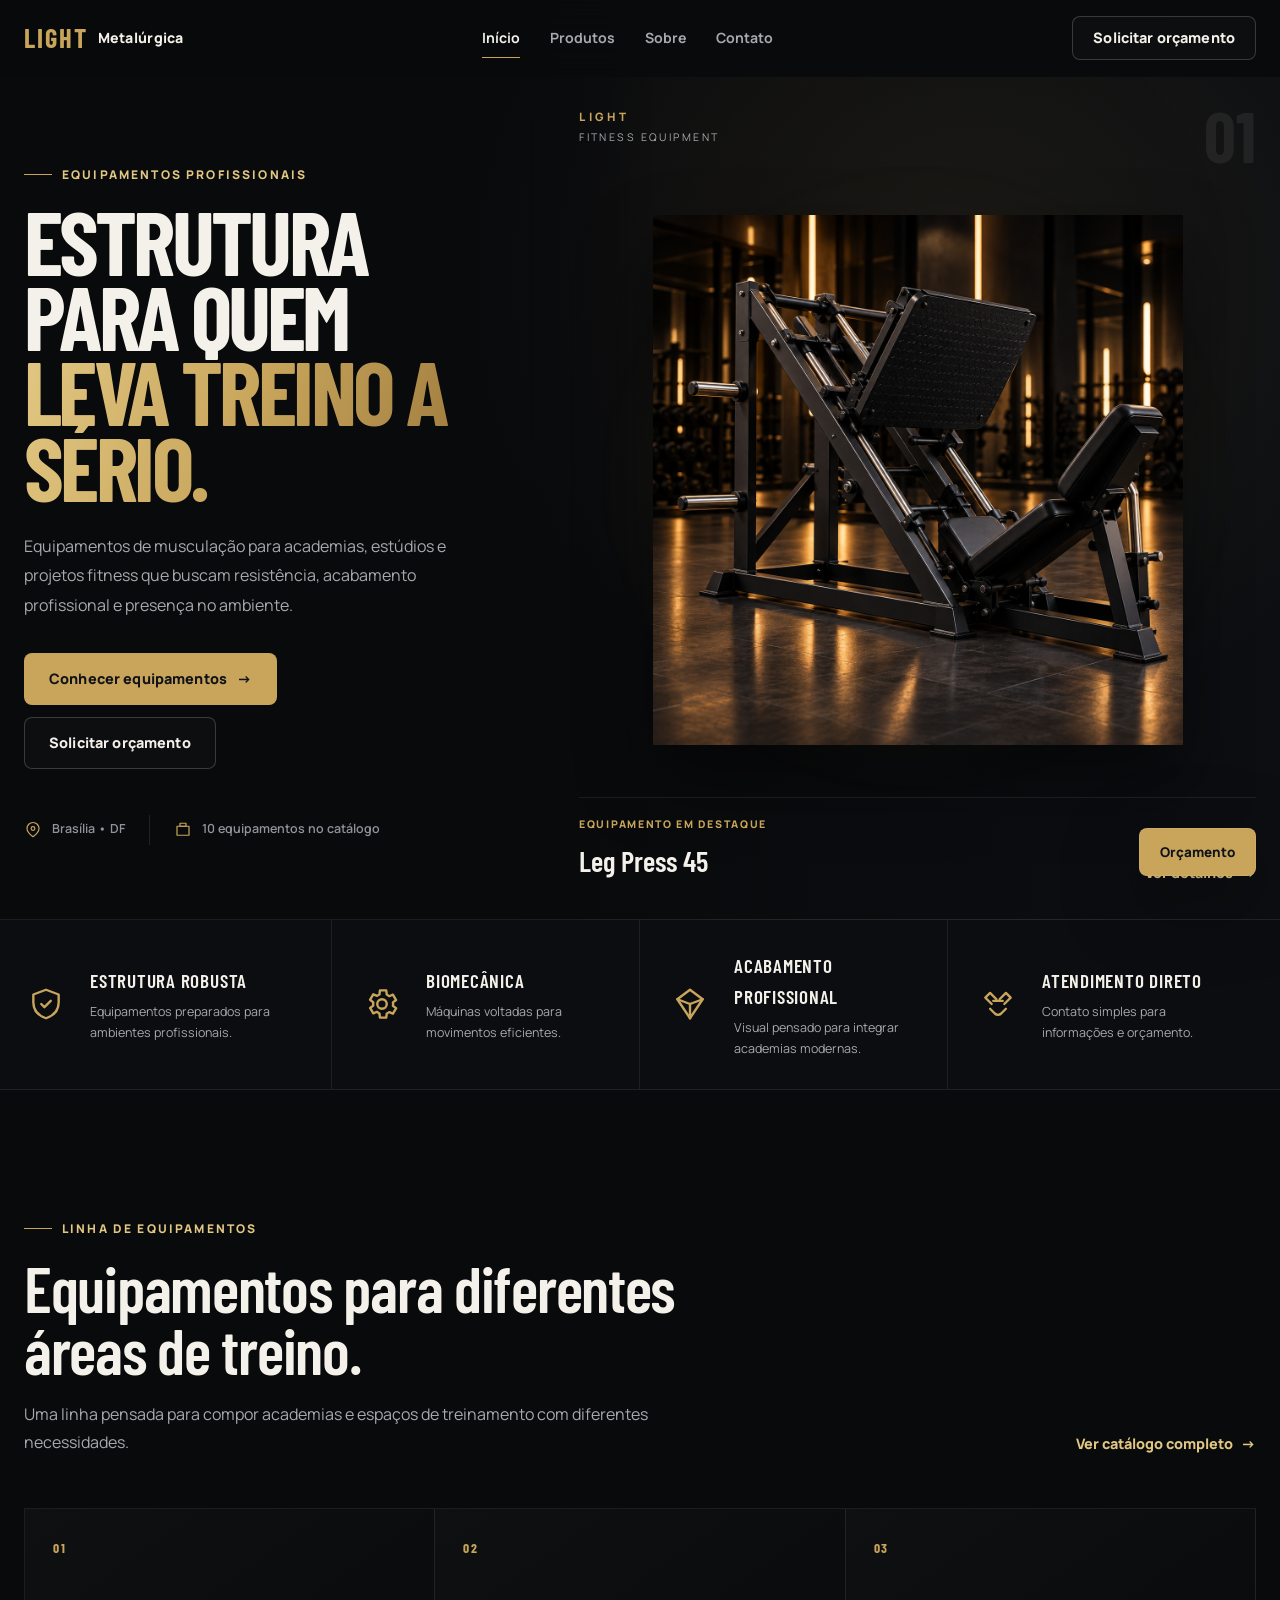
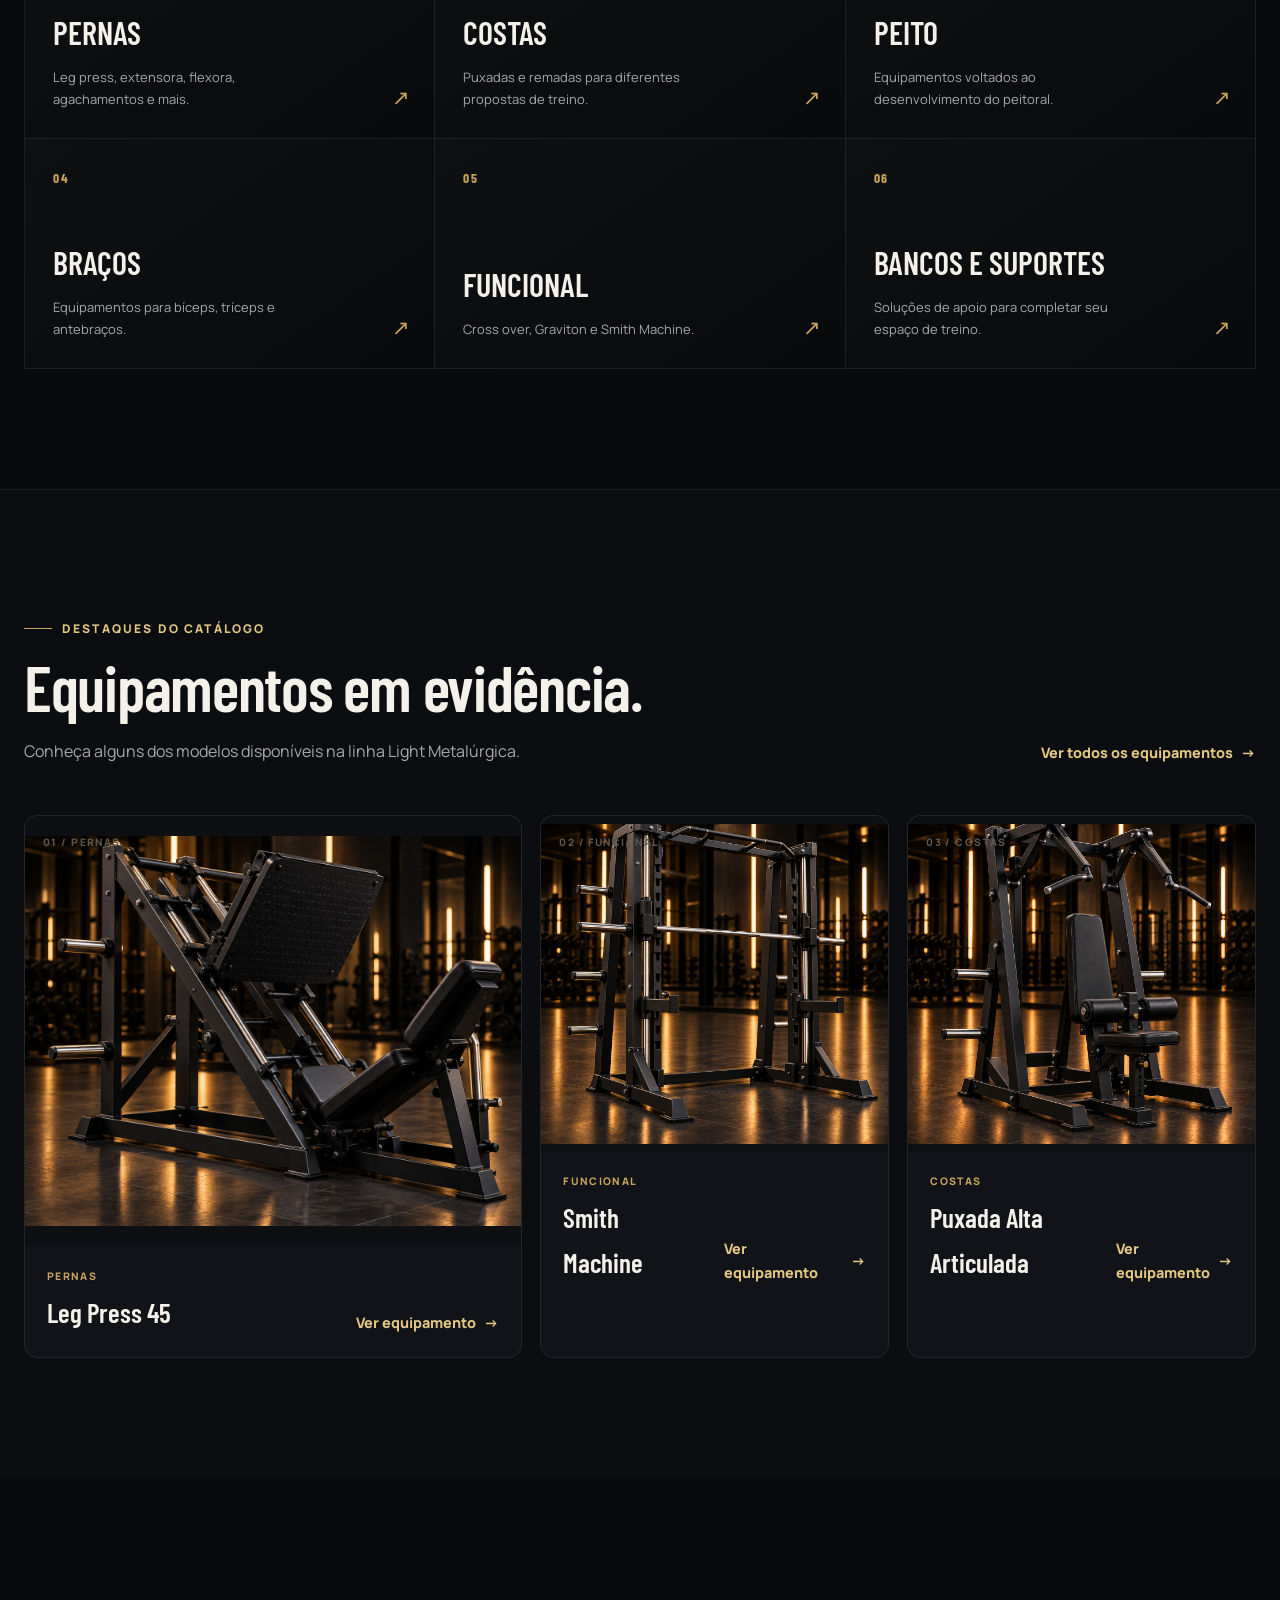
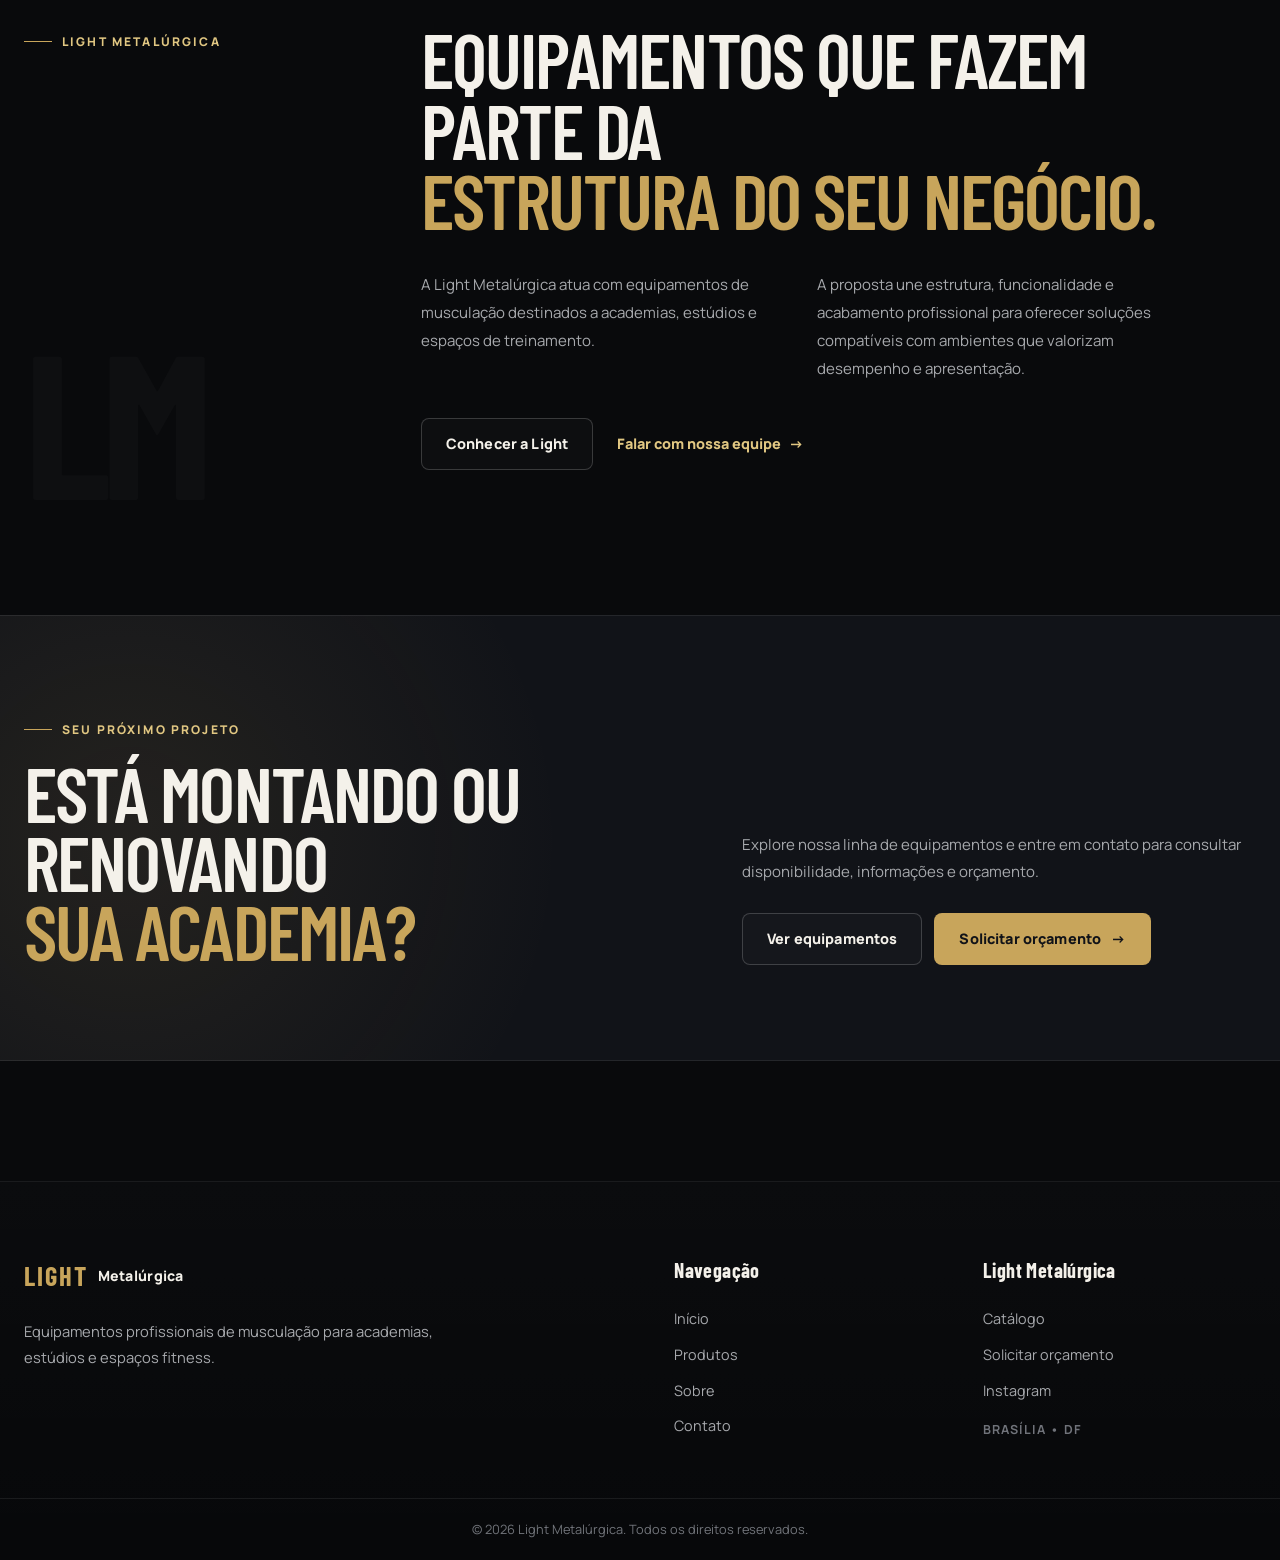
==== commit 2c2ba4be: "feat: atualiza catalogo e imagens dos equipamentos" ====
--- a/index.html
+++ b/index.html
@@ -1,26 +1,47 @@
 <!DOCTYPE html>
 <html lang="pt-BR">
 <head>
-  <meta property="og:title" content="Light Metalúrgica | Equipamentos Profissionais" />
-<meta property="og:description" content="Equipamentos profissionais para academias, estúdios e espaços fitness." />
-<meta property="og:type" content="website" />
-<meta property="og:locale" content="pt_BR" />
-<meta name="theme-color" content="#0f0f10" />
   <meta charset="UTF-8" />
   <meta name="viewport" content="width=device-width, initial-scale=1.0" />
+
   <meta
     name="description"
-    content="Light Metalúrgica - Equipamentos profissionais para academias, estúdios e espaços fitness. Conheça nosso catálogo e solicite um orçamento."
+    content="Light Metalúrgica - Equipamentos profissionais de musculação para academias, estúdios e espaços fitness."
   />
+
+  <meta name="theme-color" content="#090a0c" />
+
+  <meta
+    property="og:title"
+    content="Light Metalúrgica | Equipamentos Profissionais"
+  />
+
+  <meta
+    property="og:description"
+    content="Equipamentos profissionais para academias, estúdios e espaços fitness."
+  />
+
+  <meta property="og:type" content="website" />
+  <meta property="og:locale" content="pt_BR" />
+
   <title>Light Metalúrgica | Equipamentos Profissionais</title>
 
   <link rel="stylesheet" href="./css/style.css" />
   <link rel="stylesheet" href="./css/home.css" />
 </head>
+
 <body>
+
+  <!-- ================= HEADER ================= -->
+
   <header class="header" id="header">
     <div class="container header-container">
-      <a href="index.html" class="logo">
+
+      <a
+        href="index.html"
+        class="logo"
+        aria-label="Light Metalúrgica - Página inicial"
+      >
         <span class="logo-mark">LIGHT</span>
         <span class="logo-text">Metalúrgica</span>
       </a>
@@ -32,334 +53,695 @@
         <a href="contato.html" class="nav-link">Contato</a>
       </nav>
 
-      <a href="contato.html" class="btn btn-gold header-cta">Solicitar orçamento</a>
-
-      <button class="menu-toggle" id="menuToggle" aria-label="Abrir menu">
+      <a href="contato.html" class="btn btn-outline header-cta">
+        Solicitar orçamento
+      </a>
+
+      <button
+        class="menu-toggle"
+        id="menuToggle"
+        type="button"
+        aria-label="Abrir menu"
+        aria-expanded="false"
+      >
         <span></span>
         <span></span>
         <span></span>
       </button>
+
     </div>
   </header>
 
+
   <main>
-    <section class="hero-enterprise">
-      <div class="container hero-enterprise-grid">
-        <div class="hero-enterprise-content">
-          <span class="section-badge">Light Metalúrgica</span>
+
+    <!-- ================= HERO ================= -->
+
+    <section class="hero-pro">
+
+      <div class="container hero-pro-grid">
+
+        <div class="hero-pro-content">
+
+          <span class="section-badge">
+            Equipamentos profissionais
+          </span>
 
           <h1>
-            Equipamentos profissionais para
-            <span>academias, estúdios e espaços fitness</span>
+            Estrutura para quem
+            <span>leva treino a sério.</span>
           </h1>
 
-          <p class="hero-enterprise-text">
-            Soluções em máquinas de musculação com estrutura robusta, acabamento de alto padrão
-            e presença visual profissional para projetos que exigem qualidade e credibilidade.
+          <p class="hero-pro-description">
+            Equipamentos de musculação para academias, estúdios e projetos
+            fitness que buscam resistência, acabamento profissional e presença
+            no ambiente.
           </p>
 
-          <div class="hero-enterprise-actions">
-            <a href="produtos.html" class="btn btn-gold">Ver catálogo</a>
-            <a href="contato.html" class="btn btn-outline">Solicitar orçamento</a>
-          </div>
-
-          <div class="hero-enterprise-metrics">
-            <div class="metric-card">
-              <strong>32</strong>
-              <span>equipamentos no catálogo</span>
-            </div>
-            <div class="metric-card">
-              <strong>100%</strong>
-              <span>foco comercial e institucional</span>
-            </div>
-            <div class="metric-card">
-              <strong>B2B</strong>
-              <span>soluções para academias e estúdios</span>
-            </div>
-          </div>
-        </div>
-
-        <div class="hero-enterprise-visual">
-          <div class="hero-visual-panel">
-            <div class="hero-panel-top">
-              <span>Estrutura robusta</span>
-              <span>Acabamento profissional</span>
-            </div>
-
-            <div class="hero-machine-showcase">
-              <img src="./arquivos/imagens/produtos/leg-press-45.png" alt="Leg Press 45" />
-            </div>
-
-            <div class="hero-panel-bottom">
-              <div>
-                <small>Categoria em destaque</small>
-                <strong>Pernas</strong>
-              </div>
-              <a href="produto.html?id=17" class="text-link">Ver equipamento</a>
-            </div>
-          </div>
-        </div>
-      </div>
+          <div class="hero-pro-actions">
+
+            <a href="produtos.html" class="btn btn-gold">
+              Conhecer equipamentos
+              <span aria-hidden="true">→</span>
+            </a>
+
+            <a href="contato.html" class="btn btn-outline">
+              Solicitar orçamento
+            </a>
+
+          </div>
+
+          <div class="hero-pro-meta">
+
+            <div class="hero-meta-item">
+              <svg
+                viewBox="0 0 24 24"
+                aria-hidden="true"
+              >
+                <path
+                  d="M20 10c0 5-8 11-8 11S4 15 4 10a8 8 0 1 1 16 0Z"
+                />
+                <circle cx="12" cy="10" r="2.5" />
+              </svg>
+
+              <span>Brasília • DF</span>
+            </div>
+
+            <div class="hero-meta-divider"></div>
+
+            <div class="hero-meta-item">
+              <svg viewBox="0 0 24 24" aria-hidden="true">
+                <path d="M4 7h16v12H4z" />
+                <path d="M8 3h8v4H8z" />
+              </svg>
+
+              <span>10 equipamentos no catálogo</span>
+            </div>
+
+          </div>
+
+        </div>
+
+
+        <div class="hero-pro-visual">
+
+          <div class="hero-visual-head">
+
+            <div>
+              <span>LIGHT</span>
+              <small>FITNESS EQUIPMENT</small>
+            </div>
+
+            <strong>01</strong>
+
+          </div>
+
+          <div class="hero-equipment">
+            <img
+              src="./arquivos/imagens/produtos/Leg Press 45 — ID 17.png"
+              alt="Leg Press 45 da Light Metalúrgica"
+            />
+          </div>
+
+          <div class="hero-equipment-info">
+
+            <div>
+              <span>Equipamento em destaque</span>
+              <h2>Leg Press 45</h2>
+            </div>
+
+            <a href="produto.html?id=17" class="text-link">
+              Ver detalhes
+            </a>
+
+          </div>
+
+        </div>
+
+      </div>
+
     </section>
 
-    <section class="trust-strip">
-      <div class="container trust-strip-grid">
-        <div class="trust-item">
-          <span class="trust-title">Catálogo profissional</span>
-          <p>Apresentação organizada para facilitar orçamento e contato comercial.</p>
-        </div>
-        <div class="trust-item">
-          <span class="trust-title">Design e presença visual</span>
-          <p>Equipamentos com estrutura forte e imagem compatível com espaços premium.</p>
-        </div>
-        <div class="trust-item">
-          <span class="trust-title">Atendimento direto</span>
-          <p>Fluxo simples para consultar disponibilidade e solicitar orçamento.</p>
-        </div>
-      </div>
-    </section>
-
-    <section class="enterprise-differentials">
-      <div class="container">
-        <div class="section-heading">
-          <span class="section-badge">Diferenciais</span>
-          <h2>Por que a Light Metalúrgica transmite mais valor</h2>
-          <p>
-            Uma apresentação institucional forte depende de qualidade visual, organização comercial
-            e uma linha de equipamentos capaz de compor academias com padrão profissional.
-          </p>
-        </div>
-
-        <div class="enterprise-differentials-grid">
-          <article class="enterprise-card">
-            <div class="enterprise-card-number">01</div>
+
+    <!-- ================= DIFERENCIAIS ================= -->
+
+    <section class="benefits-strip">
+
+      <div class="container benefits-grid">
+
+        <article class="benefit-item">
+
+          <div class="benefit-icon">
+            <svg viewBox="0 0 24 24" aria-hidden="true">
+              <path d="M12 3 4 6v5c0 5 3.4 8.4 8 10 4.6-1.6 8-5 8-10V6l-8-3Z"/>
+              <path d="m9 12 2 2 4-4"/>
+            </svg>
+          </div>
+
+          <div>
             <h3>Estrutura robusta</h3>
             <p>
-              Equipamentos pensados para ambientes de treino que exigem resistência, estabilidade
-              e presença visual consistente.
+              Equipamentos preparados para ambientes profissionais.
             </p>
+          </div>
+
+        </article>
+
+
+        <article class="benefit-item">
+
+          <div class="benefit-icon">
+            <svg viewBox="0 0 24 24" aria-hidden="true">
+              <circle cx="12" cy="12" r="3"/>
+              <path
+                d="M19 12a7 7 0 0 0-.1-1l2-1.5-2-3.4-2.4 1A8 8 0 0 0 15 6l-.3-2.6h-4L10.4 6a8 8 0 0 0-1.5.9l-2.4-1-2 3.4L6.5 11a7 7 0 0 0 0 2l-2 1.5 2 3.4 2.4-1A8 8 0 0 0 10.4 18l.3 2.6h4L15 18a8 8 0 0 0 1.5-.9l2.4 1 2-3.4-2-1.5c.1-.4.1-.8.1-1.2Z"
+              />
+            </svg>
+          </div>
+
+          <div>
+            <h3>Biomecânica</h3>
+            <p>
+              Máquinas voltadas para movimentos eficientes.
+            </p>
+          </div>
+
+        </article>
+
+
+        <article class="benefit-item">
+
+          <div class="benefit-icon">
+            <svg viewBox="0 0 24 24" aria-hidden="true">
+              <path d="m12 3 8 6-8 12L4 9l8-6Z"/>
+              <path d="m4 9 8 3 8-3"/>
+              <path d="M12 12v9"/>
+            </svg>
+          </div>
+
+          <div>
+            <h3>Acabamento profissional</h3>
+            <p>
+              Visual pensado para integrar academias modernas.
+            </p>
+          </div>
+
+        </article>
+
+
+        <article class="benefit-item">
+
+          <div class="benefit-icon">
+            <svg viewBox="0 0 24 24" aria-hidden="true">
+              <path d="M8 12 4 8l3-3 4 4"/>
+              <path d="m16 12 4-4-3-3-4 4"/>
+              <path d="m7 15 3 3a3 3 0 0 0 4 0l3-3"/>
+              <path d="M9 10h6"/>
+            </svg>
+          </div>
+
+          <div>
+            <h3>Atendimento direto</h3>
+            <p>
+              Contato simples para informações e orçamento.
+            </p>
+          </div>
+
+        </article>
+
+      </div>
+
+    </section>
+
+
+    <!-- ================= CATEGORIAS ================= -->
+
+    <section class="categories-section">
+
+      <div class="container">
+
+        <div class="categories-header">
+
+          <div class="section-heading">
+
+            <span class="section-badge">
+              Linha de equipamentos
+            </span>
+
+            <h2>
+              Equipamentos para diferentes áreas de treino.
+            </h2>
+
+            <p>
+              Uma linha pensada para compor academias e espaços de treinamento
+              com diferentes necessidades.
+            </p>
+
+          </div>
+
+          <a href="produtos.html" class="text-link">
+            Ver catálogo completo
+          </a>
+
+        </div>
+
+
+        <div class="categories-grid-pro">
+
+          <a href="produtos.html" class="category-card-pro">
+            <span class="category-number">01</span>
+
+            <div>
+              <h3>Pernas</h3>
+              <p>
+                Leg press, extensora, flexora, agachamentos e mais.
+              </p>
+            </div>
+
+            <span class="category-go">↗</span>
+          </a>
+
+
+          <a href="produtos.html" class="category-card-pro">
+            <span class="category-number">02</span>
+
+            <div>
+              <h3>Costas</h3>
+              <p>
+                Puxadas e remadas para diferentes propostas de treino.
+              </p>
+            </div>
+
+            <span class="category-go">↗</span>
+          </a>
+
+
+          <a href="produtos.html" class="category-card-pro">
+            <span class="category-number">03</span>
+
+            <div>
+              <h3>Peito</h3>
+              <p>
+                Equipamentos voltados ao desenvolvimento do peitoral.
+              </p>
+            </div>
+
+            <span class="category-go">↗</span>
+          </a>
+
+
+          <a href="produtos.html" class="category-card-pro">
+            <span class="category-number">04</span>
+
+            <div>
+              <h3>Braços</h3>
+              <p>
+                Equipamentos para bíceps, tríceps e antebraços.
+              </p>
+            </div>
+
+            <span class="category-go">↗</span>
+          </a>
+
+
+          <a href="produtos.html" class="category-card-pro">
+            <span class="category-number">05</span>
+
+            <div>
+              <h3>Funcional</h3>
+              <p>
+                Cross over, Graviton e Smith Machine.
+              </p>
+            </div>
+
+            <span class="category-go">↗</span>
+          </a>
+
+
+          <a href="produtos.html" class="category-card-pro">
+            <span class="category-number">06</span>
+
+            <div>
+              <h3>Bancos e suportes</h3>
+              <p>
+                Soluções de apoio para completar seu espaço de treino.
+              </p>
+            </div>
+
+            <span class="category-go">↗</span>
+          </a>
+
+        </div>
+
+      </div>
+
+    </section>
+
+
+    <!-- ================= DESTAQUES ================= -->
+
+    <section class="featured-products">
+
+      <div class="container">
+
+        <div class="featured-heading">
+
+          <div class="section-heading">
+
+            <span class="section-badge">
+              Destaques do catálogo
+            </span>
+
+            <h2>
+              Equipamentos em evidência.
+            </h2>
+
+            <p>
+              Conheça alguns dos modelos disponíveis na linha Light Metalúrgica.
+            </p>
+
+          </div>
+
+          <a href="produtos.html" class="text-link">
+            Ver todos os equipamentos
+          </a>
+
+        </div>
+
+
+        <div class="featured-grid-pro">
+
+          <!-- LEG PRESS -->
+
+          <article class="product-showcase product-showcase-main">
+
+            <a
+              href="produto.html?id=17"
+              class="product-showcase-image"
+            >
+              <span class="product-code">
+                01 / PERNAS
+              </span>
+
+              <img
+                src="./arquivos/imagens/produtos/Leg Press 45 — ID 17.png"
+                alt="Leg Press 45"
+                loading="lazy"
+              />
+            </a>
+
+            <div class="product-showcase-info">
+
+              <div>
+                <span>Pernas</span>
+                <h3>Leg Press 45</h3>
+              </div>
+
+              <a
+                href="produto.html?id=17"
+                class="text-link"
+              >
+                Ver equipamento
+              </a>
+
+            </div>
+
           </article>
 
-          <article class="enterprise-card">
-            <div class="enterprise-card-number">02</div>
-            <h3>Acabamento de alto padrão</h3>
+
+          <!-- SMITH -->
+
+          <article class="product-showcase">
+
+            <a
+              href="produto.html?id=29"
+              class="product-showcase-image"
+            >
+              <span class="product-code">
+                02 / FUNCIONAL
+              </span>
+
+              <img
+                <img
+                  src="./arquivos/imagens/produtos/Smith Machine — ID 29.png"
+                  alt="Smith Machine"
+                  loading="lazy"
+                />
+            </a>
+
+            <div class="product-showcase-info">
+
+              <div>
+                <span>Funcional</span>
+                <h3>Smith Machine</h3>
+              </div>
+
+              <a
+                href="produto.html?id=29"
+                class="text-link"
+              >
+                Ver equipamento
+              </a>
+
+            </div>
+
+          </article>
+
+
+          <!-- PUXADA -->
+
+          <article class="product-showcase">
+
+            <a
+              href="produto.html?id=24"
+              class="product-showcase-image"
+            >
+              <span class="product-code">
+                03 / COSTAS
+              </span>
+
+              <img
+                src="./arquivos/imagens/produtos/Puxada Alta Articulada — ID 24.png"
+                alt="Puxada Alta Articulada"
+                loading="lazy"
+              />
+            </a>
+
+            <div class="product-showcase-info">
+
+              <div>
+                <span>Costas</span>
+                <h3>Puxada Alta Articulada</h3>
+              </div>
+
+              <a
+                href="produto.html?id=24"
+                class="text-link"
+              >
+                Ver equipamento
+              </a>
+
+            </div>
+
+          </article>
+
+        </div>
+
+      </div>
+
+    </section>
+
+
+    <!-- ================= INSTITUCIONAL ================= -->
+
+    <section class="institutional-home">
+
+      <div class="container institutional-home-grid">
+
+        <div class="institutional-side">
+
+          <span class="section-badge">
+            Light Metalúrgica
+          </span>
+
+          <div class="institutional-number">
+            LM
+          </div>
+
+        </div>
+
+
+        <div class="institutional-main">
+
+          <h2>
+            Equipamentos que fazem parte da
+            <span>estrutura do seu negócio.</span>
+          </h2>
+
+          <div class="institutional-copy">
+
             <p>
-              Visual refinado para academias e estúdios que valorizam imagem profissional e
-              composição estética do espaço.
+              A Light Metalúrgica atua com equipamentos de musculação
+              destinados a academias, estúdios e espaços de treinamento.
             </p>
-          </article>
-
-          <article class="enterprise-card">
-            <div class="enterprise-card-number">03</div>
-            <h3>Catálogo comercial organizado</h3>
+
             <p>
-              Navegação clara por categorias para apresentar a linha de produtos de forma objetiva
-              e profissional.
+              A proposta une estrutura, funcionalidade e acabamento
+              profissional para oferecer soluções compatíveis com ambientes
+              que valorizam desempenho e apresentação.
             </p>
-          </article>
-
-          <article class="enterprise-card">
-            <div class="enterprise-card-number">04</div>
-            <h3>Contato rápido para orçamento</h3>
-            <p>
-              Estrutura voltada para conversão comercial, reduzindo barreiras entre interesse e atendimento.
-            </p>
-          </article>
-        </div>
-      </div>
+
+          </div>
+
+          <div class="institutional-actions">
+
+            <a href="sobre.html" class="btn btn-outline">
+              Conhecer a Light
+            </a>
+
+            <a href="contato.html" class="text-link">
+              Falar com nossa equipe
+            </a>
+
+          </div>
+
+        </div>
+
+      </div>
+
     </section>
 
-    <section class="categories-section">
-      <div class="container">
-        <div class="section-heading">
-          <span class="section-badge">Linha de equipamentos</span>
-          <h2>Categorias que estruturam o catálogo</h2>
+
+    <!-- ================= CTA FINAL ================= -->
+
+    <section class="final-cta">
+
+      <div class="container final-cta-inner">
+
+        <div>
+
+          <span class="section-badge">
+            Seu próximo projeto
+          </span>
+
+          <h2>
+            Está montando ou renovando
+            <span>sua academia?</span>
+          </h2>
+
+        </div>
+
+
+        <div class="final-cta-right">
+
           <p>
-            A linha da Light Metalúrgica foi organizada para facilitar a visualização de equipamentos
-            por objetivo e aplicação no espaço fitness.
+            Explore nossa linha de equipamentos e entre em contato para
+            consultar disponibilidade, informações e orçamento.
           </p>
-        </div>
-
-        <div class="categories-grid">
-          <a href="produtos.html" class="category-box">
-            <span>Pernas</span>
-            <strong>Agachamento, extensora, flexora, leg press e mais</strong>
-          </a>
-
-          <a href="produtos.html" class="category-box">
-            <span>Peito</span>
-            <strong>Supinos e equipamentos para composição de treinos completos</strong>
-          </a>
-
-          <a href="produtos.html" class="category-box">
-            <span>Costas</span>
-            <strong>Puxadas, remadas e soluções articuladas</strong>
-          </a>
-
-          <a href="produtos.html" class="category-box">
-            <span>Braços</span>
-            <strong>Rosca Scott, tríceps francês e antebraço</strong>
-          </a>
-
-          <a href="produtos.html" class="category-box">
-            <span>Funcional</span>
-            <strong>Cross over, smith machine e graviton</strong>
-          </a>
-
-          <a href="produtos.html" class="category-box">
-            <span>Bancos e Suportes</span>
-            <strong>Apoio técnico para composição do ambiente</strong>
-          </a>
-        </div>
-      </div>
+
+          <div class="final-cta-actions">
+
+            <a
+              href="produtos.html"
+              class="btn btn-outline"
+            >
+              Ver equipamentos
+            </a>
+
+            <a
+              href="contato.html"
+              class="btn btn-gold"
+            >
+              Solicitar orçamento
+              <span aria-hidden="true">→</span>
+            </a>
+
+          </div>
+
+        </div>
+
+      </div>
+
     </section>
 
-    <section class="featured-enterprise-products">
-      <div class="container">
-        <div class="section-heading">
-          <span class="section-badge">Destaques do catálogo</span>
-          <h2>Equipamentos que reforçam a presença da marca</h2>
-          <p>
-            Alguns dos itens que ajudam a compor uma apresentação mais forte, organizada e comercialmente atraente.
-          </p>
-        </div>
-
-        <div class="featured-enterprise-grid">
-          <article class="featured-enterprise-card">
-            <div class="featured-enterprise-image">
-              <img src="./arquivos/imagens/produtos/leg-press-45.png" alt="Leg Press 45" />
-            </div>
-            <div class="featured-enterprise-content">
-              <span class="product-category">Pernas</span>
-              <h3>Leg Press 45</h3>
-              <p>Estrutura forte e presença visual marcante para composição de academias profissionais.</p>
-              <a href="produto.html?id=17" class="text-link">Ver detalhes</a>
-            </div>
-          </article>
-
-          <article class="featured-enterprise-card">
-            <div class="featured-enterprise-image">
-              <img src="./arquivos/imagens/produtos/smith-machine.png" alt="Smith Machine" />
-            </div>
-            <div class="featured-enterprise-content">
-              <span class="product-category">Funcional</span>
-              <h3>Smith Machine</h3>
-              <p>Equipamento estratégico para espaços que exigem versatilidade e percepção de valor.</p>
-              <a href="produto.html?id=29" class="text-link">Ver detalhes</a>
-            </div>
-          </article>
-
-          <article class="featured-enterprise-card">
-            <div class="featured-enterprise-image">
-              <img src="./arquivos/imagens/produtos/puxada-alta-articulada.png" alt="Puxada Alta Articulada" />
-            </div>
-            <div class="featured-enterprise-content">
-              <span class="product-category">Costas</span>
-              <h3>Puxada Alta Articulada</h3>
-              <p>Boa biomecânica, acabamento profissional e impacto visual no ambiente fitness.</p>
-              <a href="produto.html?id=24" class="text-link">Ver detalhes</a>
-            </div>
-          </article>
-        </div>
-
-        <div class="section-center">
-          <a href="produtos.html" class="btn btn-gold">Explorar catálogo completo</a>
-        </div>
-      </div>
-    </section>
-
-    <section class="institutional-block">
-      <div class="container institutional-grid">
-        <div class="institutional-content">
-          <span class="section-badge">Posicionamento</span>
-          <h2>Uma apresentação institucional pensada para transmitir confiança</h2>
-          <p>
-            A Light Metalúrgica se posiciona como uma marca voltada à apresentação de equipamentos
-            para academias, estúdios e espaços fitness que buscam estrutura, acabamento e valor percebido.
-          </p>
-          <p>
-            Mais do que exibir máquinas, o objetivo é apresentar um catálogo com organização,
-            força visual e linguagem comercial alinhada a um público profissional.
-          </p>
-
-          <div class="institutional-actions">
-            <a href="sobre.html" class="btn btn-outline">Conhecer a empresa</a>
-            <a href="contato.html" class="btn btn-gold">Falar com a equipe</a>
-          </div>
-        </div>
-
-        <div class="institutional-panel">
-          <div class="institutional-panel-item">
-            <small>Foco</small>
-            <strong>Academias e estúdios</strong>
-          </div>
-          <div class="institutional-panel-item">
-            <small>Entrega visual</small>
-            <strong>Catálogo profissional</strong>
-          </div>
-          <div class="institutional-panel-item">
-            <small>Proposta</small>
-            <strong>Mais confiança e presença comercial</strong>
-          </div>
-        </div>
-      </div>
-    </section>
-
-    <section class="cta-enterprise">
-      <div class="container cta-enterprise-box">
-        <div>
-          <span class="section-badge">Atendimento comercial</span>
-          <h2>Quer apresentar ou renovar seu espaço com equipamentos profissionais?</h2>
-          <p>
-            Entre em contato com a Light Metalúrgica para solicitar informações, orçamento e disponibilidade.
-          </p>
-        </div>
-
-        <div class="cta-actions">
-          <a href="contato.html" class="btn btn-gold">Solicitar orçamento</a>
-          <a href="produtos.html" class="btn btn-outline">Ver catálogo</a>
-        </div>
-      </div>
-    </section>
   </main>
 
+
+  <!-- ================= FOOTER ================= -->
+
   <footer class="footer">
+
     <div class="container footer-container">
+
       <div class="footer-brand">
+
         <a href="index.html" class="logo footer-logo">
           <span class="logo-mark">LIGHT</span>
           <span class="logo-text">Metalúrgica</span>
         </a>
+
         <p>
-          Equipamentos profissionais para academias, estúdios e espaços fitness com foco em apresentação comercial.
+          Equipamentos profissionais de musculação para academias,
+          estúdios e espaços fitness.
         </p>
-      </div>
+
+      </div>
+
 
       <div class="footer-column">
+
         <h4>Navegação</h4>
+
         <a href="index.html">Início</a>
         <a href="produtos.html">Produtos</a>
         <a href="sobre.html">Sobre</a>
         <a href="contato.html">Contato</a>
-      </div>
+
+      </div>
+
 
       <div class="footer-column">
-        <h4>Contato</h4>
-        <a href="#">WhatsApp</a>
-        <a href="#">Instagram</a>
-        <a href="#">Telefone</a>
-      </div>
+
+        <h4>Light Metalúrgica</h4>
+
+        <a href="produtos.html">Catálogo</a>
+        <a href="contato.html">Solicitar orçamento</a>
+        <a
+          href="https://www.instagram.com/lightmetalurgica/"
+          target="_blank"
+          rel="noopener noreferrer"
+        >
+          Instagram
+        </a>
+
+        <span class="footer-location">
+          Brasília • DF
+        </span>
+
+      </div>
+
     </div>
 
+
     <div class="footer-bottom">
-      <p>© 2026 Light Metalúrgica. Todos os direitos reservados.</p>
+      <p>
+        © 2026 Light Metalúrgica. Todos os direitos reservados.
+      </p>
     </div>
+
   </footer>
 
-  <a href="contato.html" class="whatsapp-float" aria-label="Entrar em contato">
-    Contato
+
+  <a
+    href="contato.html"
+    class="whatsapp-float"
+    aria-label="Entrar em contato com a Light Metalúrgica"
+  >
+    Orçamento
   </a>
 
+
   <script src="./js/script.js"></script>
+
 </body>
 </html>
--- a/css/style.css
+++ b/css/style.css
@@ -1,8 +1,36 @@
-/* =========================================
-   LIGHT METALÚRGICA — STYLE.CSS
-   ========================================= */
-
-/* ---------- RESET ---------- */
+@import url("https://fonts.googleapis.com/css2?family=Barlow+Condensed:wght@500;600;700&family=Manrope:wght@400;500;600;700;800&display=swap");
+
+:root {
+  --gold: #c8a55b;
+  --gold-light: #e1c782;
+  --gold-dark: #8d6f32;
+
+  --bg: #090a0c;
+  --surface: #111318;
+  --surface-soft: #16191f;
+  --surface-light: #1c2027;
+
+  --text: #f4f1ea;
+  --text-muted: #a7a9ad;
+  --text-dark: #111318;
+
+  --border: rgba(255, 255, 255, 0.08);
+  --border-gold: rgba(200, 165, 91, 0.28);
+
+  --shadow-sm: 0 8px 30px rgba(0, 0, 0, 0.2);
+  --shadow-lg: 0 24px 80px rgba(0, 0, 0, 0.42);
+
+  --radius-sm: 8px;
+  --radius-md: 14px;
+  --radius-lg: 22px;
+
+  --container: 1240px;
+
+  --transition: 220ms ease;
+}
+
+/* RESET */
+
 * {
   margin: 0;
   padding: 0;
@@ -14,15 +42,32 @@
 }
 
 body {
-  font-family: Arial, Helvetica, sans-serif;
-  background: #0f0f10;
-  color: #f5f5f5;
-  line-height: 1.6;
+  min-height: 100vh;
+  overflow-x: hidden;
+
+  font-family: "Manrope", sans-serif;
+  line-height: 1.65;
+
+  color: var(--text);
+  background:
+    radial-gradient(
+      circle at 75% 0%,
+      rgba(200, 165, 91, 0.045),
+      transparent 28rem
+    ),
+    var(--bg);
+
+  -webkit-font-smoothing: antialiased;
+}
+
+body::selection {
+  background: var(--gold);
+  color: var(--text-dark);
 }
 
 img {
+  display: block;
   max-width: 100%;
-  display: block;
 }
 
 button,
@@ -32,292 +77,437 @@
   font: inherit;
 }
 
+button,
 a {
+  -webkit-tap-highlight-color: transparent;
+}
+
+a {
+  color: inherit;
   text-decoration: none;
-  color: inherit;
 }
 
 ul {
   list-style: none;
 }
 
-/* ---------- VARIÁVEIS ---------- */
-:root {
-  --gold: #d4af37;
-  --gold-soft: #e0c15a;
-  --gold-dark: #8c6a16;
-
-  --black: #0f0f10;
-  --black-soft: #17181b;
-  --gray-dark: #232428;
-  --gray-medium: #3c3f46;
-  --gray-light: #cfcfcf;
-  --white-soft: #f5f5f5;
-
-  --border: rgba(212, 175, 55, 0.18);
-  --shadow: 0 10px 30px rgba(0, 0, 0, 0.35);
-
-  --radius-sm: 12px;
-  --radius-md: 18px;
-  --radius-lg: 24px;
-
-  --container: 1200px;
-  --transition: 0.3s ease;
-}
-
-/* ---------- UTILITÁRIOS ---------- */
+/* LAYOUT */
+
 .container {
-  width: min(100% - 32px, var(--container));
-  margin: 0 auto;
+  width: min(calc(100% - 48px), var(--container));
+  margin-inline: auto;
+}
+
+section {
+  position: relative;
 }
 
 .section-heading {
-  max-width: 720px;
-  margin-bottom: 48px;
+  max-width: 760px;
+  margin-bottom: 52px;
 }
 
 .section-heading h2 {
-  font-size: clamp(2rem, 4vw, 3rem);
-  line-height: 1.15;
-  margin-bottom: 16px;
-  color: var(--white-soft);
+  max-width: 800px;
+  margin-bottom: 18px;
+
+  font-family: "Barlow Condensed", sans-serif;
+  font-size: clamp(2.7rem, 5vw, 4.4rem);
+  font-weight: 600;
+  line-height: 0.98;
+  letter-spacing: -0.02em;
+
+  color: var(--text);
 }
 
 .section-heading p {
-  color: var(--gray-light);
+  max-width: 680px;
+
   font-size: 1rem;
+  line-height: 1.75;
+
+  color: var(--text-muted);
 }
 
 .section-badge {
-  display: inline-block;
-  margin-bottom: 14px;
-  padding: 8px 14px;
-  border: 1px solid var(--border);
-  border-radius: 999px;
-  background: rgba(212, 175, 55, 0.08);
-  color: var(--gold-soft);
-  font-size: 0.85rem;
-  font-weight: 700;
-  letter-spacing: 0.08em;
+  display: inline-flex;
+  align-items: center;
+  gap: 10px;
+
+  margin-bottom: 18px;
+
+  font-size: 0.75rem;
+  font-weight: 800;
+  letter-spacing: 0.18em;
   text-transform: uppercase;
+
+  color: var(--gold-light);
+}
+
+.section-badge::before {
+  content: "";
+
+  width: 28px;
+  height: 1px;
+
+  background: var(--gold);
 }
 
 .section-center {
-  margin-top: 36px;
+  margin-top: 44px;
   text-align: center;
 }
 
-/* ---------- BOTÕES ---------- */
+/* BOTÕES */
+
 .btn {
   display: inline-flex;
   align-items: center;
   justify-content: center;
-  min-height: 48px;
-  padding: 0 22px;
-  border-radius: 999px;
-  font-weight: 700;
-  transition: var(--transition);
+  gap: 10px;
+
+  min-height: 52px;
+  padding: 0 24px;
+
+  border: 1px solid transparent;
+  border-radius: var(--radius-sm);
+
+  font-size: 0.9rem;
+  font-weight: 800;
+  letter-spacing: 0.01em;
+
   cursor: pointer;
-  border: 1px solid transparent;
+  transition:
+    transform var(--transition),
+    background var(--transition),
+    border-color var(--transition),
+    color var(--transition),
+    box-shadow var(--transition);
+}
+
+.btn:hover {
+  transform: translateY(-2px);
 }
 
 .btn-gold {
-  background: linear-gradient(135deg, var(--gold), var(--gold-soft));
-  color: var(--black);
+  background: var(--gold);
+  color: var(--text-dark);
 }
 
 .btn-gold:hover {
-  transform: translateY(-2px);
-  box-shadow: 0 10px 24px rgba(212, 175, 55, 0.25);
+  background: var(--gold-light);
+  box-shadow: 0 14px 34px rgba(200, 165, 91, 0.18);
 }
 
 .btn-outline {
+  border-color: rgba(255, 255, 255, 0.18);
+  color: var(--text);
+  background: rgba(255, 255, 255, 0.02);
+}
+
+.btn-outline:hover {
   border-color: var(--gold);
-  color: var(--gold-soft);
-  background: transparent;
-}
-
-.btn-outline:hover {
-  background: rgba(212, 175, 55, 0.08);
-  transform: translateY(-2px);
+  color: var(--gold-light);
+  background: rgba(200, 165, 91, 0.04);
 }
 
 .text-link {
-  color: var(--gold-soft);
-  font-weight: 700;
-  transition: var(--transition);
+  display: inline-flex;
+  align-items: center;
+  gap: 8px;
+
+  font-size: 0.9rem;
+  font-weight: 800;
+
+  color: var(--gold-light);
+  transition: gap var(--transition), color var(--transition);
+}
+
+.text-link::after {
+  content: "→";
 }
 
 .text-link:hover {
-  color: var(--gold);
-}
-
-/* ---------- HEADER ---------- */
+  gap: 12px;
+  color: var(--text);
+}
+
+/* HEADER */
+
 .header {
   position: sticky;
   top: 0;
   z-index: 1000;
-  background: rgba(15, 15, 16, 0.92);
-  backdrop-filter: blur(10px);
-  border-bottom: 1px solid rgba(255, 255, 255, 0.04);
+
+  background: rgba(9, 10, 12, 0.82);
+  border-bottom: 1px solid transparent;
+
+  backdrop-filter: blur(18px);
+  -webkit-backdrop-filter: blur(18px);
+
+  transition:
+    background var(--transition),
+    border-color var(--transition),
+    box-shadow var(--transition);
 }
 
 .header.scrolled {
-  box-shadow: var(--shadow);
+  background: rgba(9, 10, 12, 0.96);
+  border-color: var(--border);
+  box-shadow: 0 12px 40px rgba(0, 0, 0, 0.18);
 }
 
 .header-container {
   display: flex;
   align-items: center;
   justify-content: space-between;
-  min-height: 82px;
-  gap: 24px;
+
+  min-height: 76px;
+  gap: 34px;
 }
 
 .logo {
   display: inline-flex;
-  align-items: baseline;
-  gap: 8px;
+  align-items: center;
+  gap: 9px;
+
+  white-space: nowrap;
+}
+
+.logo-mark {
+  font-family: "Barlow Condensed", sans-serif;
+  font-size: 1.65rem;
+  font-weight: 700;
+  letter-spacing: 0.08em;
+
+  color: var(--gold);
+}
+
+.logo-text {
+  font-size: 0.88rem;
   font-weight: 800;
-  letter-spacing: 0.04em;
-}
-
-.logo-mark {
-  color: var(--gold);
-  font-size: 1.15rem;
-}
-
-.logo-text {
-  color: var(--white-soft);
-  font-size: 1rem;
+  letter-spacing: 0.02em;
+
+  color: var(--text);
 }
 
 .nav {
   display: flex;
   align-items: center;
-  gap: 24px;
+  gap: 30px;
 }
 
 .nav-link {
   position: relative;
-  color: var(--gray-light);
-  font-weight: 600;
-  transition: var(--transition);
+
+  padding: 26px 0;
+
+  font-size: 0.88rem;
+  font-weight: 700;
+
+  color: var(--text-muted);
+
+  transition: color var(--transition);
 }
 
 .nav-link:hover,
 .nav-link.active {
-  color: var(--white-soft);
+  color: var(--text);
 }
 
 .nav-link::after {
   content: "";
+
   position: absolute;
   left: 0;
-  bottom: -8px;
-  width: 0;
-  height: 2px;
+  bottom: 18px;
+
+  width: 100%;
+  height: 1px;
+
   background: var(--gold);
-  transition: var(--transition);
+
+  transform: scaleX(0);
+  transform-origin: right;
+
+  transition: transform var(--transition);
 }
 
 .nav-link:hover::after,
 .nav-link.active::after {
-  width: 100%;
+  transform: scaleX(1);
+  transform-origin: left;
 }
 
 .header-cta {
-  white-space: nowrap;
+  min-height: 44px;
+  padding-inline: 20px;
 }
 
 .menu-toggle {
   display: none;
-  width: 48px;
-  height: 48px;
+
+  width: 44px;
+  height: 44px;
+
   border: 1px solid var(--border);
-  border-radius: 12px;
+  border-radius: var(--radius-sm);
+
   background: transparent;
   cursor: pointer;
 }
 
 .menu-toggle span {
   display: block;
-  width: 22px;
-  height: 2px;
-  background: var(--white-soft);
+
+  width: 20px;
+  height: 1px;
+
   margin: 5px auto;
+
+  background: var(--text);
+
   transition: var(--transition);
 }
 
-/* ---------- CARDS GERAIS ---------- */
-.info-card,
-.product-preview-card,
-.about-preview-box,
-.cta-box {
-  border: 1px solid var(--border);
-  background: linear-gradient(180deg, rgba(35, 36, 40, 0.96), rgba(23, 24, 27, 0.96));
-  box-shadow: var(--shadow);
-}
-
-/* ---------- FOOTER ---------- */
+/* FOOTER */
+
 .footer {
-  margin-top: 96px;
-  border-top: 1px solid rgba(255, 255, 255, 0.06);
-  background: #0a0a0b;
+  margin-top: 120px;
+
+  border-top: 1px solid var(--border);
+
+  background:
+    linear-gradient(
+      180deg,
+      rgba(255, 255, 255, 0.015),
+      transparent
+    ),
+    #07080a;
 }
 
 .footer-container {
-  padding: 56px 0 36px;
   display: grid;
-  grid-template-columns: 1.4fr 1fr 1fr;
-  gap: 32px;
+  grid-template-columns: 1.7fr 0.7fr 0.8fr;
+  gap: 70px;
+
+  padding: 72px 0 48px;
 }
 
 .footer-brand p {
-  margin-top: 16px;
-  max-width: 420px;
-  color: var(--gray-light);
+  max-width: 470px;
+  margin-top: 20px;
+
+  font-size: 0.92rem;
+  line-height: 1.8;
+
+  color: var(--text-muted);
 }
 
 .footer-column h4 {
-  margin-bottom: 14px;
-  color: var(--white-soft);
+  margin-bottom: 20px;
+
+  font-family: "Barlow Condensed", sans-serif;
+  font-size: 1.25rem;
+  letter-spacing: 0.02em;
+
+  color: var(--text);
 }
 
 .footer-column a {
   display: block;
-  margin-bottom: 10px;
-  color: var(--gray-light);
-  transition: var(--transition);
+
+  width: fit-content;
+  margin-bottom: 12px;
+
+  font-size: 0.9rem;
+
+  color: var(--text-muted);
+
+  transition: color var(--transition);
 }
 
 .footer-column a:hover {
-  color: var(--gold-soft);
+  color: var(--gold-light);
 }
 
 .footer-bottom {
-  padding: 18px 16px;
-  border-top: 1px solid rgba(255, 255, 255, 0.04);
+  padding: 20px 24px;
+
+  border-top: 1px solid var(--border);
+
   text-align: center;
-  color: var(--gray-light);
-  font-size: 0.95rem;
-}
-
-/* ---------- BOTÃO FLUTUANTE ---------- */
+
+  font-size: 0.8rem;
+
+  color: #71747a;
+}
+
+/* BOTÃO FLUTUANTE */
+
 .whatsapp-float {
   position: fixed;
-  right: 20px;
-  bottom: 20px;
-  z-index: 999;
-  padding: 14px 18px;
-  border-radius: 999px;
-  background: linear-gradient(135deg, var(--gold), var(--gold-soft));
-  color: var(--black);
+  right: 24px;
+  bottom: 24px;
+  z-index: 900;
+
+  display: inline-flex;
+  align-items: center;
+  justify-content: center;
+
+  min-height: 48px;
+  padding: 0 20px;
+
+  border: 1px solid rgba(255, 255, 255, 0.08);
+  border-radius: var(--radius-sm);
+
+  background: var(--gold);
+  color: var(--text-dark);
+
+  font-size: 0.84rem;
   font-weight: 800;
-  box-shadow: 0 10px 25px rgba(212, 175, 55, 0.25);
-}
-
-/* ---------- RESPONSIVO ---------- */
+
+  box-shadow: var(--shadow-lg);
+
+  transition:
+    transform var(--transition),
+    background var(--transition);
+}
+
+.whatsapp-float:hover {
+  transform: translateY(-3px);
+  background: var(--gold-light);
+}
+
+/* FORMULÁRIOS */
+
+input,
+textarea,
+select {
+  width: 100%;
+
+  border: 1px solid var(--border);
+  border-radius: var(--radius-sm);
+
+  outline: none;
+
+  background: var(--surface);
+  color: var(--text);
+
+  transition:
+    border-color var(--transition),
+    box-shadow var(--transition);
+}
+
+input:focus,
+textarea:focus,
+select:focus {
+  border-color: var(--gold);
+  box-shadow: 0 0 0 3px rgba(200, 165, 91, 0.08);
+}
+
+/* RESPONSIVO */
+
 @media (max-width: 980px) {
   .header-cta {
     display: none;
@@ -329,60 +519,82 @@
 
   .nav {
     position: absolute;
-    top: 82px;
+    top: 76px;
     left: 0;
+
     width: 100%;
-    padding: 20px 16px;
-    background: #111214;
-    border-bottom: 1px solid rgba(255, 255, 255, 0.05);
+    padding: 18px 24px 24px;
+
+    border-bottom: 1px solid var(--border);
+
+    background: rgba(9, 10, 12, 0.98);
+
     flex-direction: column;
     align-items: flex-start;
-    gap: 18px;
+    gap: 0;
+
     opacity: 0;
     pointer-events: none;
-    transform: translateY(-10px);
-    transition: var(--transition);
+
+    transform: translateY(-8px);
+
+    transition:
+      opacity var(--transition),
+      transform var(--transition);
   }
 
   .nav.open {
     opacity: 1;
     pointer-events: auto;
+
     transform: translateY(0);
+  }
+
+  .nav-link {
+    width: 100%;
+    padding: 14px 0;
+  }
+
+  .nav-link::after {
+    display: none;
+  }
+
+  .footer-container {
+    grid-template-columns: 1fr 1fr;
+  }
+
+  .footer-brand {
+    grid-column: 1 / -1;
+  }
+}
+
+@media (max-width: 640px) {
+  .container {
+    width: min(calc(100% - 28px), var(--container));
+  }
+
+  .section-heading {
+    margin-bottom: 36px;
+  }
+
+  .section-heading h2 {
+    font-size: 2.5rem;
   }
 
   .footer-container {
     grid-template-columns: 1fr;
-  }
-}
-
-@media (max-width: 640px) {
-  .container {
-    width: min(100% - 24px, var(--container));
-  }
-
-  .section-heading {
-    margin-bottom: 32px;
-  }
-
-  .section-heading h2 {
-    font-size: 1.8rem;
+    gap: 38px;
+  }
+
+  .footer-brand {
+    grid-column: auto;
   }
 
   .whatsapp-float {
     right: 14px;
     bottom: 14px;
-    padding: 12px 16px;
-    font-size: 0.95rem;
-  }
-}
-
-input, textarea {
-  padding: 12px;
-  border-radius: 8px;
-  border: 1px solid #ccc;
-  font-size: 1rem;
-}
-
-form button {
-  cursor: pointer;
+
+    min-height: 44px;
+    padding-inline: 16px;
+  }
 }
--- a/css/home.css
+++ b/css/home.css
@@ -1,440 +1,1464 @@
-.hero-enterprise {
-  padding: 90px 0 70px;
+/* =========================================
+   LIGHT METALÚRGICA
+   HOME — INDUSTRIAL PREMIUM
+========================================= */
+
+
+/* ========================================
+   HERO
+======================================== */
+
+.hero-pro {
+  min-height: calc(100vh - 76px);
+
+  display: flex;
+  align-items: stretch;
+
+  border-bottom: 1px solid var(--border);
+
   background:
-    radial-gradient(circle at top right, rgba(212, 175, 55, 0.12), transparent 28%),
-    radial-gradient(circle at bottom left, rgba(212, 175, 55, 0.08), transparent 24%),
-    linear-gradient(180deg, #111214 0%, #0f0f10 100%);
-}
-
-.hero-enterprise-grid {
+    radial-gradient(
+      circle at 74% 24%,
+      rgba(200, 165, 91, 0.09),
+      transparent 30rem
+    ),
+    linear-gradient(
+      90deg,
+      #090a0c 0%,
+      #090a0c 42%,
+      #0c0e11 100%
+    );
+}
+
+.hero-pro-grid {
   display: grid;
-  grid-template-columns: 1.05fr 0.95fr;
-  gap: 34px;
+  grid-template-columns: 0.82fr 1.18fr;
+
+  min-height: 680px;
+
+  align-items: stretch;
+}
+
+
+/* ---------- HERO TEXTO ---------- */
+
+.hero-pro-content {
+  position: relative;
+  z-index: 3;
+
+  display: flex;
+  flex-direction: column;
+  justify-content: center;
+
+  padding:
+    88px
+    58px
+    74px
+    0;
+}
+
+.hero-pro-content h1 {
+  max-width: 680px;
+  margin-bottom: 28px;
+
+  font-family: "Barlow Condensed", sans-serif;
+
+  font-size: clamp(
+    4.5rem,
+    7vw,
+    7.2rem
+  );
+
+  font-weight: 700;
+
+  line-height: 0.84;
+
+  letter-spacing: -0.04em;
+
+  text-transform: uppercase;
+
+  color: var(--text);
+}
+
+.hero-pro-content h1 span {
+  display: block;
+
+  background:
+    linear-gradient(
+      110deg,
+      var(--gold-light),
+      var(--gold),
+      #9b783b
+    );
+
+  background-clip: text;
+  -webkit-background-clip: text;
+
+  color: transparent;
+}
+
+.hero-pro-description {
+  max-width: 570px;
+
+  margin-bottom: 32px;
+
+  font-size: 1rem;
+  line-height: 1.85;
+
+  color: var(--text-muted);
+}
+
+.hero-pro-actions {
+  display: flex;
+  flex-wrap: wrap;
+
+  gap: 12px;
+}
+
+
+/* ---------- HERO META ---------- */
+
+.hero-pro-meta {
+  display: flex;
   align-items: center;
-}
-
-.hero-enterprise-content h1 {
-  font-size: clamp(2.8rem, 5vw, 5rem);
-  line-height: 1.03;
-  margin-bottom: 20px;
-  max-width: 760px;
-}
-
-.hero-enterprise-content h1 span {
+
+  gap: 24px;
+
+  margin-top: 46px;
+}
+
+.hero-meta-item {
+  display: flex;
+  align-items: center;
+
+  gap: 10px;
+
+  font-size: 0.78rem;
+  font-weight: 600;
+
+  color: #909399;
+}
+
+.hero-meta-item svg {
+  width: 18px;
+  height: 18px;
+
+  fill: none;
+
+  stroke: var(--gold);
+  stroke-width: 1.6;
+
+  stroke-linecap: round;
+  stroke-linejoin: round;
+}
+
+.hero-meta-divider {
+  width: 1px;
+  height: 30px;
+
+  background:
+    rgba(
+      255,
+      255,
+      255,
+      0.1
+    );
+}
+
+
+/* ========================================
+   HERO VISUAL
+======================================== */
+
+.hero-pro-visual {
+  position: relative;
+
+  min-height: 650px;
+
+  display: flex;
+  flex-direction: column;
+
+  padding:
+    30px
+    0
+    34px
+    50px;
+
+  overflow: hidden;
+}
+
+.hero-pro-visual::before {
+  content: "";
+
+  position: absolute;
+
+  inset: 0;
+
+  background:
+    linear-gradient(
+      90deg,
+      rgba(9, 10, 12, 0.75),
+      transparent 18%
+    ),
+    radial-gradient(
+      circle at center,
+      rgba(200, 165, 91, 0.1),
+      transparent 52%
+    );
+
+  pointer-events: none;
+}
+
+
+/* ---------- CABEÇALHO VISUAL ---------- */
+
+.hero-visual-head {
+  position: relative;
+
+  z-index: 2;
+
+  display: flex;
+  align-items: flex-start;
+  justify-content: space-between;
+}
+
+.hero-visual-head div {
+  display: flex;
+  flex-direction: column;
+}
+
+.hero-visual-head span {
+  font-size: 0.72rem;
+
+  font-weight: 800;
+
+  letter-spacing: 0.3em;
+
   color: var(--gold);
 }
 
-.hero-enterprise-text {
-  max-width: 640px;
-  color: var(--gray-light);
-  font-size: 1.08rem;
-  margin-bottom: 28px;
-}
-
-.hero-enterprise-actions {
-  display: flex;
-  flex-wrap: wrap;
-  gap: 14px;
-  margin-bottom: 28px;
-}
-
-.hero-enterprise-metrics {
-  display: grid;
-  grid-template-columns: repeat(3, 1fr);
-  gap: 16px;
-}
-
-.metric-card {
-  padding: 20px 18px;
-  border-radius: 18px;
-  border: 1px solid var(--border);
-  background: linear-gradient(180deg, rgba(35, 36, 40, 0.96), rgba(23, 24, 27, 0.96));
-  box-shadow: var(--shadow);
-}
-
-.metric-card strong {
-  display: block;
-  color: var(--gold);
-  font-size: 1.6rem;
-  margin-bottom: 6px;
-}
-
-.metric-card span {
-  color: var(--gray-light);
-  font-size: 0.95rem;
-}
-
-.hero-enterprise-visual {
-  display: flex;
-  justify-content: center;
-}
-
-.hero-visual-panel {
-  width: 100%;
-  border-radius: var(--radius-lg);
-  border: 1px solid var(--border);
-  background:
-    linear-gradient(180deg, rgba(212, 175, 55, 0.08), rgba(255, 255, 255, 0.02)),
-    linear-gradient(180deg, rgba(35, 36, 40, 0.98), rgba(23, 24, 27, 0.98));
-  box-shadow: var(--shadow);
-  padding: 24px;
-}
-
-.hero-panel-top,
-.hero-panel-bottom {
-  display: flex;
-  justify-content: space-between;
-  gap: 12px;
-  align-items: center;
-}
-
-.hero-panel-top span {
-  color: var(--gray-light);
-  font-size: 0.92rem;
-}
-
-.hero-machine-showcase {
-  min-height: 420px;
-  margin: 22px 0;
-  border-radius: 22px;
-  background:
-    linear-gradient(135deg, rgba(212, 175, 55, 0.08), rgba(255, 255, 255, 0.02)),
-    #17181b;
+.hero-visual-head small {
+  margin-top: 3px;
+
+  font-size: 0.66rem;
+
+  letter-spacing: 0.23em;
+
+  color: var(--text-muted);
+}
+
+.hero-visual-head strong {
+  font-family:
+    "Barlow Condensed",
+    sans-serif;
+
+  font-size: 4.4rem;
+
+  font-weight: 700;
+
+  line-height: 0.8;
+
+  color:
+    rgba(
+      255,
+      255,
+      255,
+      0.07
+    );
+}
+
+
+/* ---------- EQUIPAMENTO ---------- */
+
+.hero-equipment {
+  position: relative;
+
+  z-index: 1;
+
+  flex: 1;
+
   display: flex;
   align-items: center;
   justify-content: center;
-  padding: 22px;
-  overflow: hidden;
-}
-
-.hero-machine-showcase img {
-  width: 100%;
-  max-height: 360px;
+
+  margin: 6px 0;
+}
+
+.hero-equipment::before {
+  content: "";
+
+  position: absolute;
+
+  width: 70%;
+
+  aspect-ratio: 1;
+
+  border-radius: 50%;
+
+  background:
+    rgba(
+      200,
+      165,
+      91,
+      0.055
+    );
+
+  filter: blur(48px);
+}
+
+.hero-equipment img {
+  position: relative;
+
+  width: min(
+    100%,
+    760px
+  );
+
+  max-height: 530px;
+
   object-fit: contain;
+
+  filter:
+    drop-shadow(
+      0
+      35px
+      38px
+      rgba(0, 0, 0, 0.48)
+    );
+
+  transition:
+    transform
+    500ms
+    ease;
+}
+
+.hero-pro-visual:hover
+.hero-equipment img {
+  transform:
+    scale(1.025);
+}
+
+
+/* ---------- EQUIPAMENTO INFO ---------- */
+
+.hero-equipment-info {
+  position: relative;
+
+  z-index: 2;
+
+  display: flex;
+  align-items: end;
+  justify-content: space-between;
+
+  gap: 30px;
+
+  padding-top: 18px;
+
+  border-top:
+    1px solid
+    rgba(
+      255,
+      255,
+      255,
+      0.08
+    );
+}
+
+.hero-equipment-info span {
   display: block;
-}
-
-.hero-panel-bottom small {
-  display: block;
-  color: var(--gray-light);
+
   margin-bottom: 4px;
-}
-
-.hero-panel-bottom strong {
-  color: var(--white-soft);
-  font-size: 1.15rem;
-}
-
-.trust-strip {
-  padding: 0 0 90px;
-}
-
-.trust-strip-grid {
+
+  font-size: 0.66rem;
+
+  font-weight: 800;
+
+  letter-spacing: 0.16em;
+
+  text-transform: uppercase;
+
+  color: var(--gold);
+}
+
+.hero-equipment-info h2 {
+  font-family:
+    "Barlow Condensed",
+    sans-serif;
+
+  font-size: 1.8rem;
+
+  font-weight: 600;
+}
+
+
+/* ========================================
+   BENEFÍCIOS
+======================================== */
+
+.benefits-strip {
+  border-bottom:
+    1px solid
+    var(--border);
+
+  background:
+    #0b0d10;
+}
+
+.benefits-grid {
   display: grid;
-  grid-template-columns: repeat(3, 1fr);
-  gap: 20px;
-}
-
-.trust-item {
-  padding: 24px;
-  border-radius: 20px;
-  border: 1px solid var(--border);
-  background: rgba(255, 255, 255, 0.02);
-}
-
-.trust-title {
-  display: block;
-  margin-bottom: 10px;
-  color: var(--gold-soft);
-  font-weight: 800;
-  font-size: 1rem;
-}
-
-.trust-item p {
-  color: var(--gray-light);
-}
-
-.enterprise-differentials {
-  padding: 0 0 90px;
-}
-
-.enterprise-differentials-grid {
+
+  grid-template-columns:
+    repeat(
+      4,
+      1fr
+    );
+}
+
+.benefit-item {
+  min-height: 142px;
+
   display: grid;
-  grid-template-columns: repeat(4, 1fr);
-  gap: 22px;
-}
-
-.enterprise-card {
-  padding: 28px 22px;
-  border-radius: var(--radius-md);
-  border: 1px solid var(--border);
-  background: linear-gradient(180deg, rgba(35, 36, 40, 0.96), rgba(23, 24, 27, 0.96));
-  box-shadow: var(--shadow);
-}
-
-.enterprise-card-number {
-  width: 54px;
-  height: 54px;
-  margin-bottom: 18px;
-  border-radius: 14px;
+
+  grid-template-columns:
+    48px
+    1fr;
+
+  align-items: center;
+
+  gap: 18px;
+
+  padding:
+    30px
+    28px;
+
+  border-right:
+    1px solid
+    var(--border);
+}
+
+.benefit-item:first-child {
+  padding-left: 0;
+}
+
+.benefit-item:last-child {
+  border-right: 0;
+}
+
+.benefit-icon {
+  width: 44px;
+  height: 44px;
+
   display: grid;
   place-items: center;
-  background: rgba(212, 175, 55, 0.12);
-  border: 1px solid var(--border);
-  color: var(--gold-soft);
-  font-weight: 800;
-}
-
-.enterprise-card h3 {
-  margin-bottom: 12px;
-  font-size: 1.15rem;
-}
-
-.enterprise-card p {
-  color: var(--gray-light);
-}
+}
+
+.benefit-icon svg {
+  width: 38px;
+  height: 38px;
+
+  fill: none;
+
+  stroke: var(--gold);
+
+  stroke-width: 1.5;
+
+  stroke-linecap: round;
+  stroke-linejoin: round;
+}
+
+.benefit-item h3 {
+  margin-bottom: 5px;
+
+  font-family:
+    "Barlow Condensed",
+    sans-serif;
+
+  font-size: 1.2rem;
+
+  font-weight: 600;
+
+  text-transform: uppercase;
+
+  letter-spacing: 0.04em;
+}
+
+.benefit-item p {
+  max-width: 220px;
+
+  font-size: 0.78rem;
+
+  line-height: 1.65;
+
+  color: var(--text-muted);
+}
+
+
+/* ========================================
+   CATEGORIAS
+======================================== */
 
 .categories-section {
-  padding: 0 0 90px;
-}
-
-.categories-grid {
+  padding:
+    120px
+    0;
+}
+
+.categories-header {
+  display: flex;
+
+  justify-content: space-between;
+
+  align-items: end;
+
+  gap: 50px;
+
+  margin-bottom: 52px;
+}
+
+.categories-header
+.section-heading {
+  margin-bottom: 0;
+}
+
+.categories-grid-pro {
   display: grid;
-  grid-template-columns: repeat(3, 1fr);
-  gap: 22px;
-}
-
-.category-box {
-  padding: 26px;
-  border-radius: var(--radius-md);
-  border: 1px solid var(--border);
+
+  grid-template-columns:
+    repeat(
+      3,
+      1fr
+    );
+
+  border-top:
+    1px solid
+    var(--border);
+
+  border-left:
+    1px solid
+    var(--border);
+}
+
+.category-card-pro {
+  position: relative;
+
+  min-height: 230px;
+
+  display: flex;
+
+  flex-direction: column;
+
+  justify-content: space-between;
+
+  padding: 28px;
+
+  overflow: hidden;
+
+  border-right:
+    1px solid
+    var(--border);
+
+  border-bottom:
+    1px solid
+    var(--border);
+
   background:
-    linear-gradient(180deg, rgba(35, 36, 40, 0.96), rgba(23, 24, 27, 0.96));
-  box-shadow: var(--shadow);
-  transition: var(--transition);
-}
-
-.category-box:hover {
-  transform: translateY(-4px);
-  border-color: rgba(212, 175, 55, 0.3);
-}
-
-.category-box span {
-  display: inline-block;
-  margin-bottom: 12px;
-  color: var(--gold-soft);
-  font-size: 0.88rem;
-  font-weight: 800;
+    linear-gradient(
+      145deg,
+      rgba(
+        255,
+        255,
+        255,
+        0.025
+      ),
+      transparent
+    );
+
+  transition:
+    background
+    var(--transition),
+    transform
+    var(--transition);
+}
+
+.category-card-pro::before {
+  content: "";
+
+  position: absolute;
+
+  bottom: 0;
+  left: 0;
+
+  width: 0;
+  height: 2px;
+
+  background:
+    var(--gold);
+
+  transition:
+    width
+    300ms
+    ease;
+}
+
+.category-card-pro:hover {
+  background:
+    linear-gradient(
+      145deg,
+      rgba(
+        200,
+        165,
+        91,
+        0.085
+      ),
+      rgba(
+        255,
+        255,
+        255,
+        0.012
+      )
+    );
+}
+
+.category-card-pro:hover::before {
+  width: 100%;
+}
+
+.category-number {
+  font-family:
+    "Barlow Condensed",
+    sans-serif;
+
+  font-size: 0.85rem;
+
+  font-weight: 700;
+
+  letter-spacing: 0.12em;
+
+  color:
+    var(--gold);
+}
+
+.category-card-pro h3 {
+  margin-bottom: 8px;
+
+  font-family:
+    "Barlow Condensed",
+    sans-serif;
+
+  font-size: 2rem;
+
+  font-weight: 600;
+
   text-transform: uppercase;
-  letter-spacing: 0.08em;
-}
-
-.category-box strong {
-  display: block;
-  color: var(--white-soft);
-  line-height: 1.5;
-}
-
-.featured-enterprise-products {
-  padding: 0 0 90px;
-}
-
-.featured-enterprise-grid {
+}
+
+.category-card-pro p {
+  max-width: 260px;
+
+  padding-right: 25px;
+
+  font-size: 0.81rem;
+
+  line-height: 1.65;
+
+  color:
+    var(--text-muted);
+}
+
+.category-go {
+  position: absolute;
+
+  right: 24px;
+  bottom: 24px;
+
+  font-size: 1.3rem;
+
+  color: var(--gold);
+
+  transition:
+    transform
+    var(--transition);
+}
+
+.category-card-pro:hover
+.category-go {
+  transform:
+    translate(
+      4px,
+      -4px
+    );
+}
+
+
+/* ========================================
+   PRODUTOS EM DESTAQUE
+======================================== */
+
+.featured-products {
+  padding:
+    120px
+    0;
+
+  border-top:
+    1px solid
+    var(--border);
+
+  background:
+    #0b0d10;
+}
+
+.featured-heading {
+  display: flex;
+
+  justify-content:
+    space-between;
+
+  align-items: end;
+
+  gap: 50px;
+
+  margin-bottom: 50px;
+}
+
+.featured-heading
+.section-heading {
+  margin-bottom: 0;
+}
+
+.featured-grid-pro {
   display: grid;
-  grid-template-columns: repeat(3, 1fr);
-  gap: 24px;
-}
-
-.featured-enterprise-card {
+
+  grid-template-columns:
+    1.25fr
+    0.875fr
+    0.875fr;
+
+  gap: 18px;
+}
+
+.product-showcase {
   overflow: hidden;
-  border-radius: var(--radius-md);
-  border: 1px solid var(--border);
-  background: linear-gradient(180deg, rgba(35, 36, 40, 0.96), rgba(23, 24, 27, 0.96));
-  box-shadow: var(--shadow);
-}
-
-.featured-enterprise-image {
-  min-height: 250px;
-  padding: 18px;
+
+  border:
+    1px solid
+    var(--border);
+
+  border-radius:
+    var(--radius-md);
+
   background:
-    linear-gradient(135deg, rgba(212, 175, 55, 0.1), rgba(255, 255, 255, 0.02)),
-    #1a1b1f;
+    var(--surface);
+
+  transition:
+    transform
+    var(--transition),
+    border-color
+    var(--transition);
+}
+
+.product-showcase:hover {
+  transform:
+    translateY(
+      -5px
+    );
+
+  border-color:
+    var(--border-gold);
+}
+
+
+/* ---------- IMAGEM ---------- */
+
+.product-showcase-image {
+  position: relative;
+
+  min-height: 335px;
+
   display: flex;
   align-items: center;
   justify-content: center;
-  border-bottom: 1px solid var(--border);
-}
-
-.featured-enterprise-image img {
+
+  padding: 34px;
+
+  overflow: hidden;
+
+  background:
+    radial-gradient(
+      circle at center,
+      rgba(
+        255,
+        255,
+        255,
+        0.95
+      ),
+      rgba(
+        230,
+        226,
+        216,
+        0.96
+      )
+    );
+}
+
+.product-showcase-main
+.product-showcase-image {
+  min-height: 430px;
+}
+
+.product-code {
+  position: absolute;
+
+  top: 18px;
+  left: 18px;
+
+  z-index: 2;
+
+  font-size: 0.64rem;
+
+  font-weight: 800;
+
+  letter-spacing: 0.14em;
+
+  color: #5c584f;
+}
+
+.product-showcase-image img {
   width: 100%;
-  max-height: 210px;
+
+  max-height: 320px;
+
   object-fit: contain;
+
+  transition:
+    transform
+    400ms
+    ease;
+}
+
+.product-showcase-main
+.product-showcase-image img {
+  max-height: 390px;
+}
+
+.product-showcase:hover
+.product-showcase-image img {
+  transform:
+    scale(
+      1.04
+    );
+}
+
+
+/* ---------- INFORMAÇÃO ---------- */
+
+.product-showcase-info {
+  display: flex;
+
+  justify-content:
+    space-between;
+
+  align-items: end;
+
+  gap: 20px;
+
+  padding: 22px;
+}
+
+.product-showcase-info
+> div
+> span {
   display: block;
-}
-
-.featured-enterprise-content {
-  padding: 22px;
-}
-
-.featured-enterprise-content h3 {
-  margin-bottom: 10px;
-  font-size: 1.25rem;
-}
-
-.featured-enterprise-content p {
-  margin-bottom: 16px;
-  color: var(--gray-light);
-}
-
-.product-category {
-  display: inline-block;
-  margin-bottom: 12px;
-  color: var(--gold-soft);
-  font-size: 0.84rem;
+
+  margin-bottom: 5px;
+
+  font-size: 0.65rem;
+
   font-weight: 800;
+
+  letter-spacing: 0.13em;
+
   text-transform: uppercase;
+
+  color:
+    var(--gold);
+}
+
+.product-showcase-info h3 {
+  font-family:
+    "Barlow Condensed",
+    sans-serif;
+
+  font-size: 1.7rem;
+
+  font-weight: 600;
+}
+
+
+/* ========================================
+   INSTITUCIONAL
+======================================== */
+
+.institutional-home {
+  padding:
+    145px
+    0;
+}
+
+.institutional-home-grid {
+  display: grid;
+
+  grid-template-columns:
+    0.55fr
+    1.45fr;
+
+  gap: 80px;
+}
+
+.institutional-side {
+  position: relative;
+
+  min-height: 280px;
+}
+
+.institutional-number {
+  position: absolute;
+
+  bottom: -30px;
+  left: 0;
+
+  font-family:
+    "Barlow Condensed",
+    sans-serif;
+
+  font-size: clamp(
+    8rem,
+    16vw,
+    14rem
+  );
+
+  font-weight: 700;
+
+  line-height: 0.8;
+
+  letter-spacing: -0.05em;
+
+  color:
+    rgba(
+      255,
+      255,
+      255,
+      0.025
+    );
+
+  user-select: none;
+}
+
+.institutional-main {
+  max-width: 850px;
+}
+
+.institutional-main h2 {
+  margin-bottom: 36px;
+
+  font-family:
+    "Barlow Condensed",
+    sans-serif;
+
+  font-size: clamp(
+    3.1rem,
+    6vw,
+    5.5rem
+  );
+
+  font-weight: 600;
+
+  line-height: 0.92;
+
+  letter-spacing:
+    -0.025em;
+
+  text-transform: uppercase;
+}
+
+.institutional-main
+h2 span {
+  display: block;
+
+  color:
+    var(--gold);
+}
+
+.institutional-copy {
+  display: grid;
+
+  grid-template-columns:
+    1fr
+    1fr;
+
+  gap: 32px;
+
+  max-width: 760px;
+}
+
+.institutional-copy p {
+  font-size: 0.94rem;
+
+  line-height: 1.85;
+
+  color:
+    var(--text-muted);
+}
+
+.institutional-actions {
+  display: flex;
+
+  align-items: center;
+
+  flex-wrap: wrap;
+
+  gap: 24px;
+
+  margin-top: 36px;
+}
+
+
+/* ========================================
+   CTA FINAL
+======================================== */
+
+.final-cta {
+  padding:
+    95px
+    0;
+
+  border-top:
+    1px solid
+    var(--border);
+
+  border-bottom:
+    1px solid
+    var(--border);
+
+  background:
+    radial-gradient(
+      circle at
+      10%
+      50%,
+      rgba(
+        200,
+        165,
+        91,
+        0.1
+      ),
+      transparent
+      27rem
+    ),
+    var(--surface);
+}
+
+.final-cta-inner {
+  display: grid;
+
+  grid-template-columns:
+    1.1fr
+    0.9fr;
+
+  gap: 90px;
+
+  align-items: end;
+}
+
+.final-cta h2 {
+  max-width: 720px;
+
+  font-family:
+    "Barlow Condensed",
+    sans-serif;
+
+  font-size: clamp(
+    3.2rem,
+    6vw,
+    5.6rem
+  );
+
+  font-weight: 600;
+
+  line-height: 0.9;
+
+  letter-spacing:
+    -0.025em;
+
+  text-transform: uppercase;
+}
+
+.final-cta h2 span {
+  display: block;
+
+  color:
+    var(--gold);
+}
+
+.final-cta-right p {
+  max-width: 500px;
+
+  margin-bottom: 28px;
+
+  font-size: 0.94rem;
+
+  line-height: 1.8;
+
+  color:
+    var(--text-muted);
+}
+
+.final-cta-actions {
+  display: flex;
+
+  flex-wrap: wrap;
+
+  gap: 12px;
+}
+
+
+/* ========================================
+   FOOTER AJUSTES HOME
+======================================== */
+
+.footer-location {
+  display: block;
+
+  margin-top: 18px;
+
+  font-size: 0.78rem;
+
+  font-weight: 700;
+
   letter-spacing: 0.08em;
-}
-
-.institutional-block {
-  padding: 0 0 90px;
-}
-
-.institutional-grid {
-  display: grid;
-  grid-template-columns: 1.05fr 0.95fr;
-  gap: 26px;
-  align-items: stretch;
-}
-
-.institutional-content p {
-  color: var(--gray-light);
-  margin-bottom: 16px;
-  max-width: 680px;
-}
-
-.institutional-content h2 {
-  font-size: clamp(2rem, 4vw, 3rem);
-  line-height: 1.15;
-  margin-bottom: 18px;
-}
-
-.institutional-actions {
-  display: flex;
-  flex-wrap: wrap;
-  gap: 14px;
-  margin-top: 24px;
-}
-
-.institutional-panel {
-  padding: 26px;
-  border-radius: var(--radius-lg);
-  border: 1px solid var(--border);
-  background:
-    linear-gradient(180deg, rgba(35, 36, 40, 0.96), rgba(23, 24, 27, 0.96));
-  box-shadow: var(--shadow);
-  display: grid;
-  gap: 18px;
-}
-
-.institutional-panel-item {
-  padding: 20px;
-  border-radius: 18px;
-  background: rgba(255, 255, 255, 0.03);
-  border: 1px solid rgba(212, 175, 55, 0.08);
-}
-
-.institutional-panel-item small {
+
+  text-transform: uppercase;
+
+  color: #70737a;
+}
+
+
+/* ========================================
+   RESPONSIVO
+======================================== */
+
+@media (
+  max-width: 1100px
+) {
+
+  .hero-pro-grid {
+    grid-template-columns:
+      1fr;
+  }
+
+  .hero-pro-content {
+    padding-right: 0;
+  }
+
+  .hero-pro-visual {
+    min-height: 570px;
+
+    padding-left: 0;
+  }
+
+  .benefits-grid {
+    grid-template-columns:
+      repeat(
+        2,
+        1fr
+      );
+  }
+
+  .benefit-item:nth-child(2) {
+    border-right: none;
+  }
+
+  .benefit-item:nth-child(-n + 2) {
+    border-bottom:
+      1px solid
+      var(--border);
+  }
+
+  .categories-grid-pro {
+    grid-template-columns:
+      repeat(
+        2,
+        1fr
+      );
+  }
+
+  .featured-grid-pro {
+    grid-template-columns:
+      1fr
+      1fr;
+  }
+
+  .product-showcase-main {
+    grid-column:
+      1 / -1;
+  }
+
+}
+
+
+/* ---------- TABLET ---------- */
+
+@media (
+  max-width: 820px
+) {
+
+  .hero-pro {
+    min-height: auto;
+  }
+
+  .hero-pro-content {
+    padding:
+      70px
+      0
+      50px;
+  }
+
+  .hero-pro-content h1 {
+    max-width: 720px;
+  }
+
+  .hero-pro-visual {
+    min-height: 500px;
+
+    padding:
+      30px
+      0;
+  }
+
+  .categories-header,
+  .featured-heading {
+    display: block;
+  }
+
+  .categories-header
+  > .text-link,
+  .featured-heading
+  > .text-link {
+    margin-top: 24px;
+  }
+
+  .institutional-home-grid,
+  .final-cta-inner {
+    grid-template-columns:
+      1fr;
+
+    gap: 42px;
+  }
+
+  .institutional-side {
+    min-height: auto;
+  }
+
+  .institutional-number {
+    display: none;
+  }
+
+  .institutional-copy {
+    max-width: 100%;
+  }
+
+}
+
+
+/* ---------- MOBILE ---------- */
+
+@media (
+  max-width: 650px
+) {
+
+  .hero-pro-content {
+    padding:
+      52px
+      0
+      42px;
+  }
+
+  .hero-pro-content h1 {
+    font-size: 3.8rem;
+  }
+
+  .hero-pro-description {
+    font-size: 0.92rem;
+  }
+
+  .hero-pro-actions {
+    flex-direction: column;
+
+    align-items: stretch;
+  }
+
+  .hero-pro-actions .btn {
+    width: 100%;
+  }
+
+  .hero-pro-meta {
+    flex-direction: column;
+
+    align-items: flex-start;
+
+    gap: 10px;
+
+    margin-top: 32px;
+  }
+
+  .hero-meta-divider {
+    display: none;
+  }
+
+  .hero-pro-visual {
+    min-height: 420px;
+  }
+
+  .hero-visual-head strong {
+    font-size: 3rem;
+  }
+
+  .hero-equipment-info {
+    align-items: flex-start;
+
+    gap: 18px;
+  }
+
+  .hero-equipment-info h2 {
+    font-size: 1.5rem;
+  }
+
+
+  /* BENEFÍCIOS */
+
+  .benefits-grid {
+    grid-template-columns:
+      1fr;
+  }
+
+  .benefit-item,
+  .benefit-item:first-child {
+    min-height: auto;
+
+    padding:
+      25px
+      0;
+
+    border-right: none;
+
+    border-bottom:
+      1px solid
+      var(--border);
+  }
+
+  .benefit-item:last-child {
+    border-bottom: none;
+  }
+
+
+  /* CATEGORIAS */
+
+  .categories-section,
+  .featured-products {
+    padding:
+      82px
+      0;
+  }
+
+  .categories-grid-pro {
+    grid-template-columns:
+      1fr;
+  }
+
+  .category-card-pro {
+    min-height: 190px;
+  }
+
+
+  /* DESTAQUES */
+
+  .featured-grid-pro {
+    grid-template-columns:
+      1fr;
+  }
+
+  .product-showcase-main {
+    grid-column: auto;
+  }
+
+  .product-showcase-image,
+  .product-showcase-main
+  .product-showcase-image {
+    min-height: 300px;
+  }
+
+  .product-showcase-info {
+    display: block;
+  }
+
+  .product-showcase-info
+  > .text-link {
+    margin-top: 15px;
+  }
+
+
+  /* INSTITUCIONAL */
+
+  .institutional-home {
+    padding:
+      90px
+      0;
+  }
+
+  .institutional-main h2 {
+    font-size: 3.45rem;
+  }
+
+  .institutional-copy {
+    grid-template-columns:
+      1fr;
+
+    gap: 18px;
+  }
+
+
+  /* CTA */
+
+  .final-cta {
+    padding:
+      75px
+      0;
+  }
+
+  .final-cta h2 {
+    font-size: 3.45rem;
+  }
+
+  .final-cta-actions {
+    flex-direction: column;
+  }
+
+  .final-cta-actions
+  .btn {
+    width: 100%;
+  }
+
+}
+
+/* ===== CORREÇÃO DOS CARDS DE DESTAQUE ===== */
+
+.product-showcase-image {
+  background: #0d0f12;
+  padding: 0;
+  overflow: hidden;
+}
+
+.product-showcase-image img {
+  width: 100%;
+  height: 100%;
   display: block;
-  color: var(--gray-light);
-  margin-bottom: 6px;
-}
-
-.institutional-panel-item strong {
-  color: var(--white-soft);
-  font-size: 1.08rem;
-}
-
-.cta-enterprise {
-  padding: 0 0 20px;
-}
-
-.cta-enterprise-box {
-  border-radius: var(--radius-lg);
-  padding: 34px;
-  display: flex;
-  justify-content: space-between;
-  align-items: center;
-  gap: 24px;
-  border: 1px solid var(--border);
-  background:
-    linear-gradient(180deg, rgba(35, 36, 40, 0.96), rgba(23, 24, 27, 0.96));
-  box-shadow: var(--shadow);
-}
-
-.cta-enterprise-box h2 {
-  font-size: clamp(1.8rem, 4vw, 2.6rem);
-  margin-bottom: 10px;
-}
-
-.cta-enterprise-box p {
-  color: var(--gray-light);
-}
-
-.cta-actions {
-  display: flex;
-  flex-wrap: wrap;
-  gap: 14px;
-}
-
-@media (max-width: 1100px) {
-  .enterprise-differentials-grid {
-    grid-template-columns: repeat(2, 1fr);
-  }
-
-  .categories-grid,
-  .featured-enterprise-grid {
-    grid-template-columns: repeat(2, 1fr);
-  }
-
-  .trust-strip-grid {
-    grid-template-columns: 1fr;
-  }
-}
-
-@media (max-width: 980px) {
-  .hero-enterprise-grid,
-  .institutional-grid,
-  .cta-enterprise-box {
-    grid-template-columns: 1fr;
-    display: grid;
-  }
-
-  .hero-enterprise {
-    padding-top: 70px;
-  }
-
-  .hero-enterprise-metrics {
-    grid-template-columns: 1fr;
-  }
-}
-
-@media (max-width: 640px) {
-  .hero-enterprise-content h1 {
-    font-size: 2.2rem;
-  }
-
-  .categories-grid,
-  .featured-enterprise-grid,
-  .enterprise-differentials-grid {
-    grid-template-columns: 1fr;
-  }
-
-  .hero-machine-showcase {
-    min-height: 300px;
-  }
-
-  .cta-enterprise-box {
-    padding: 24px;
-  }
+  object-fit: cover;
 }
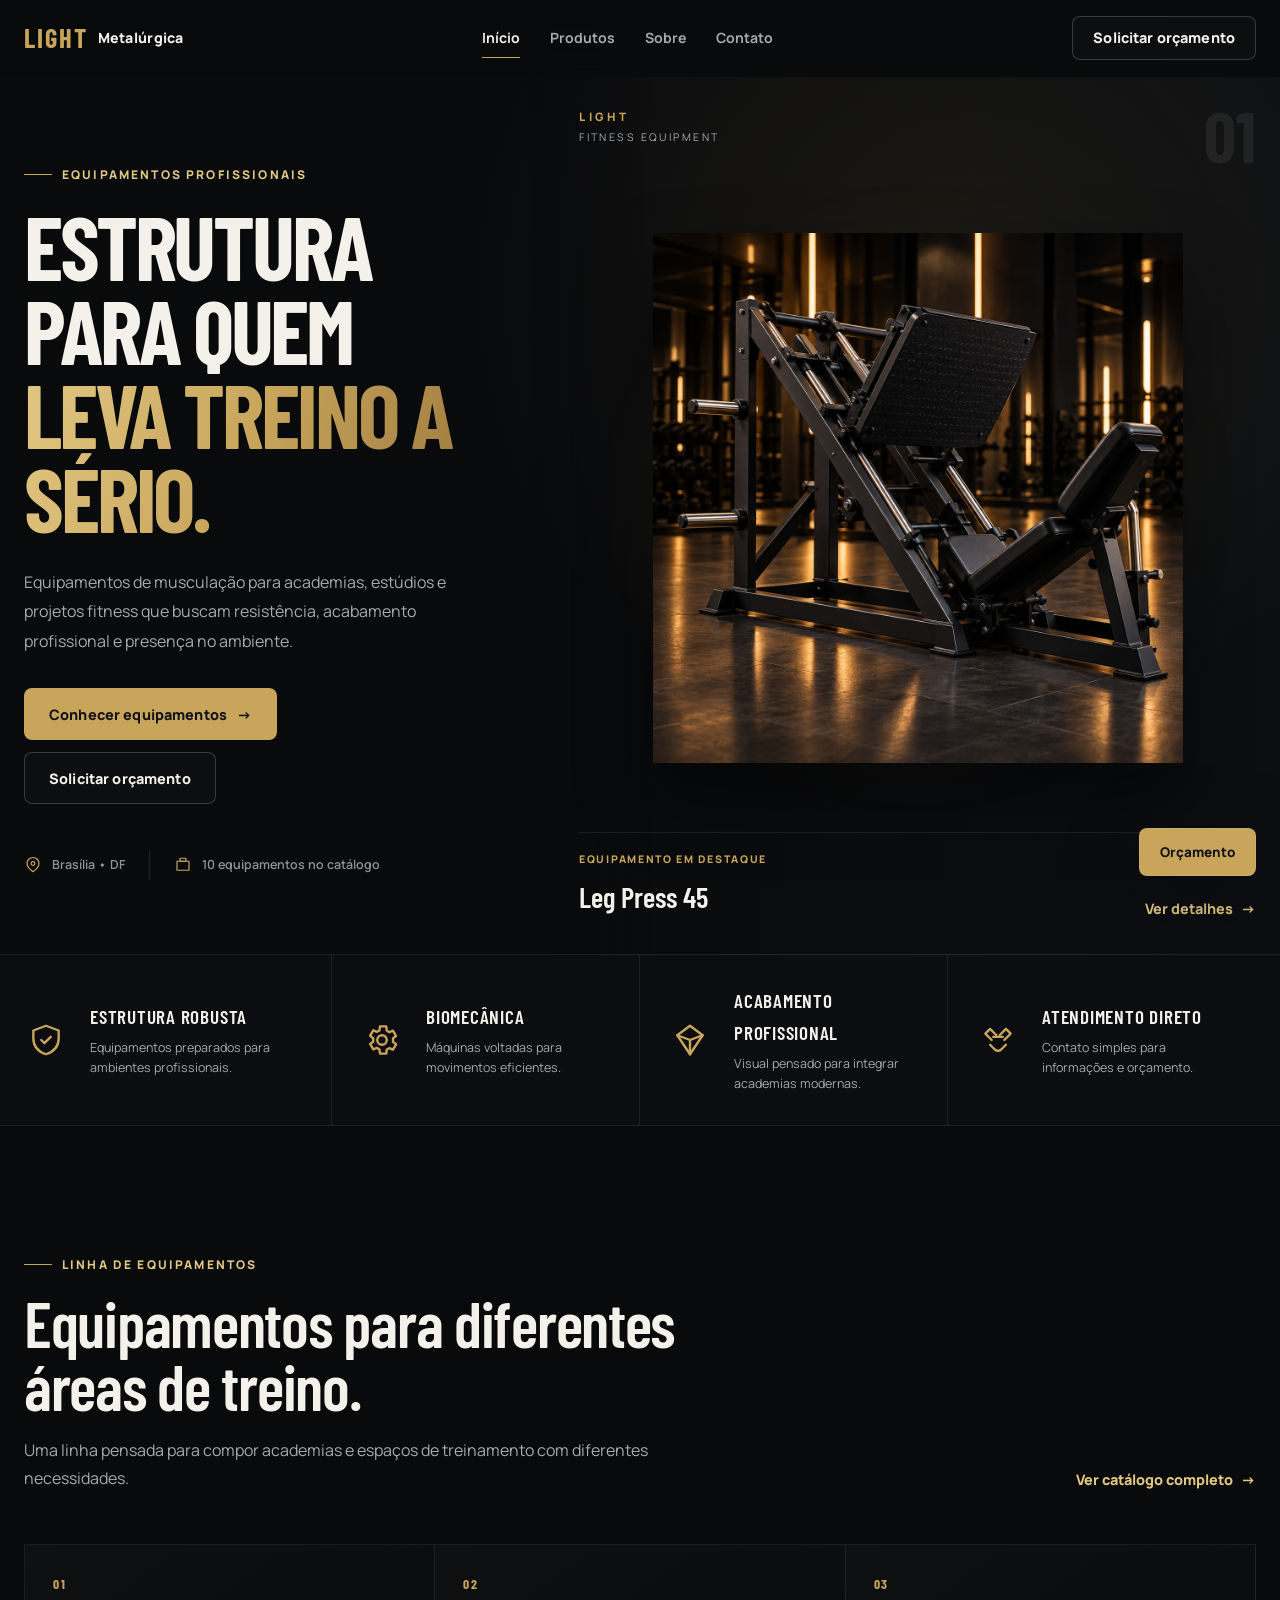
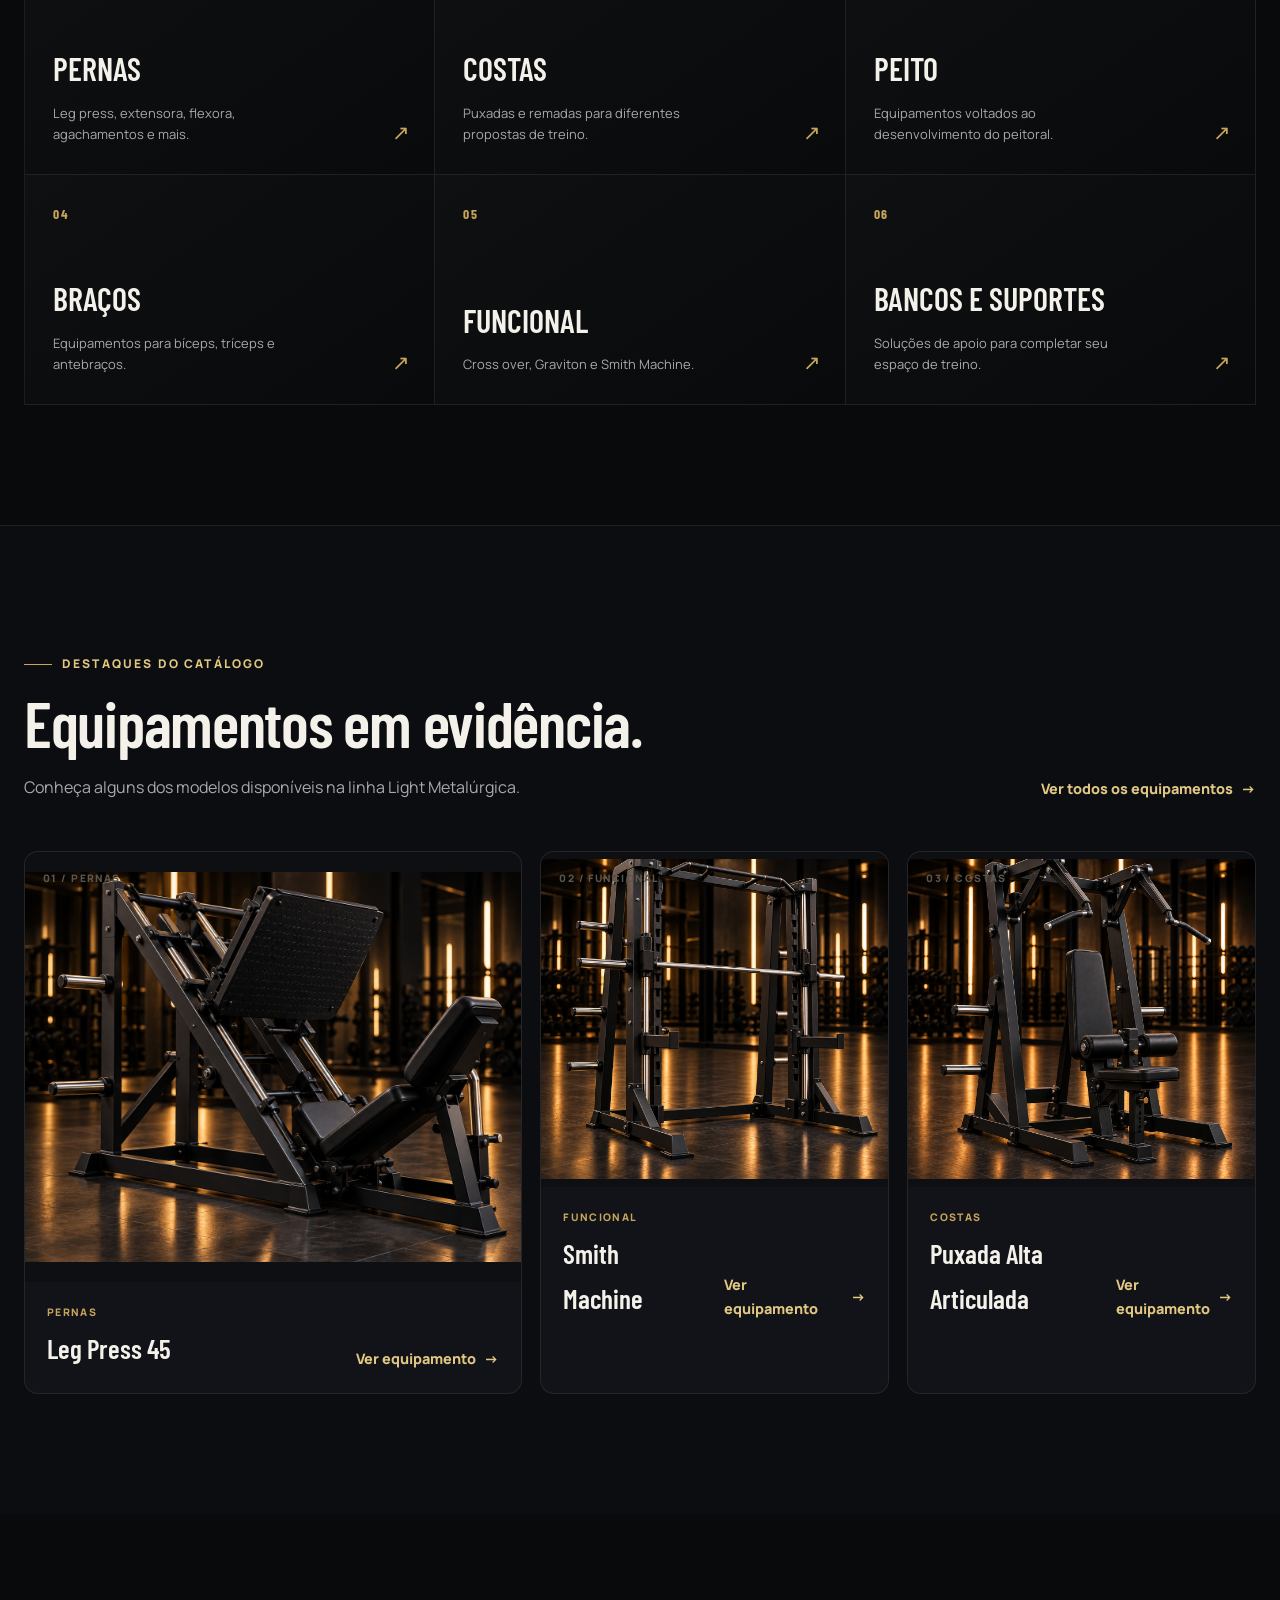
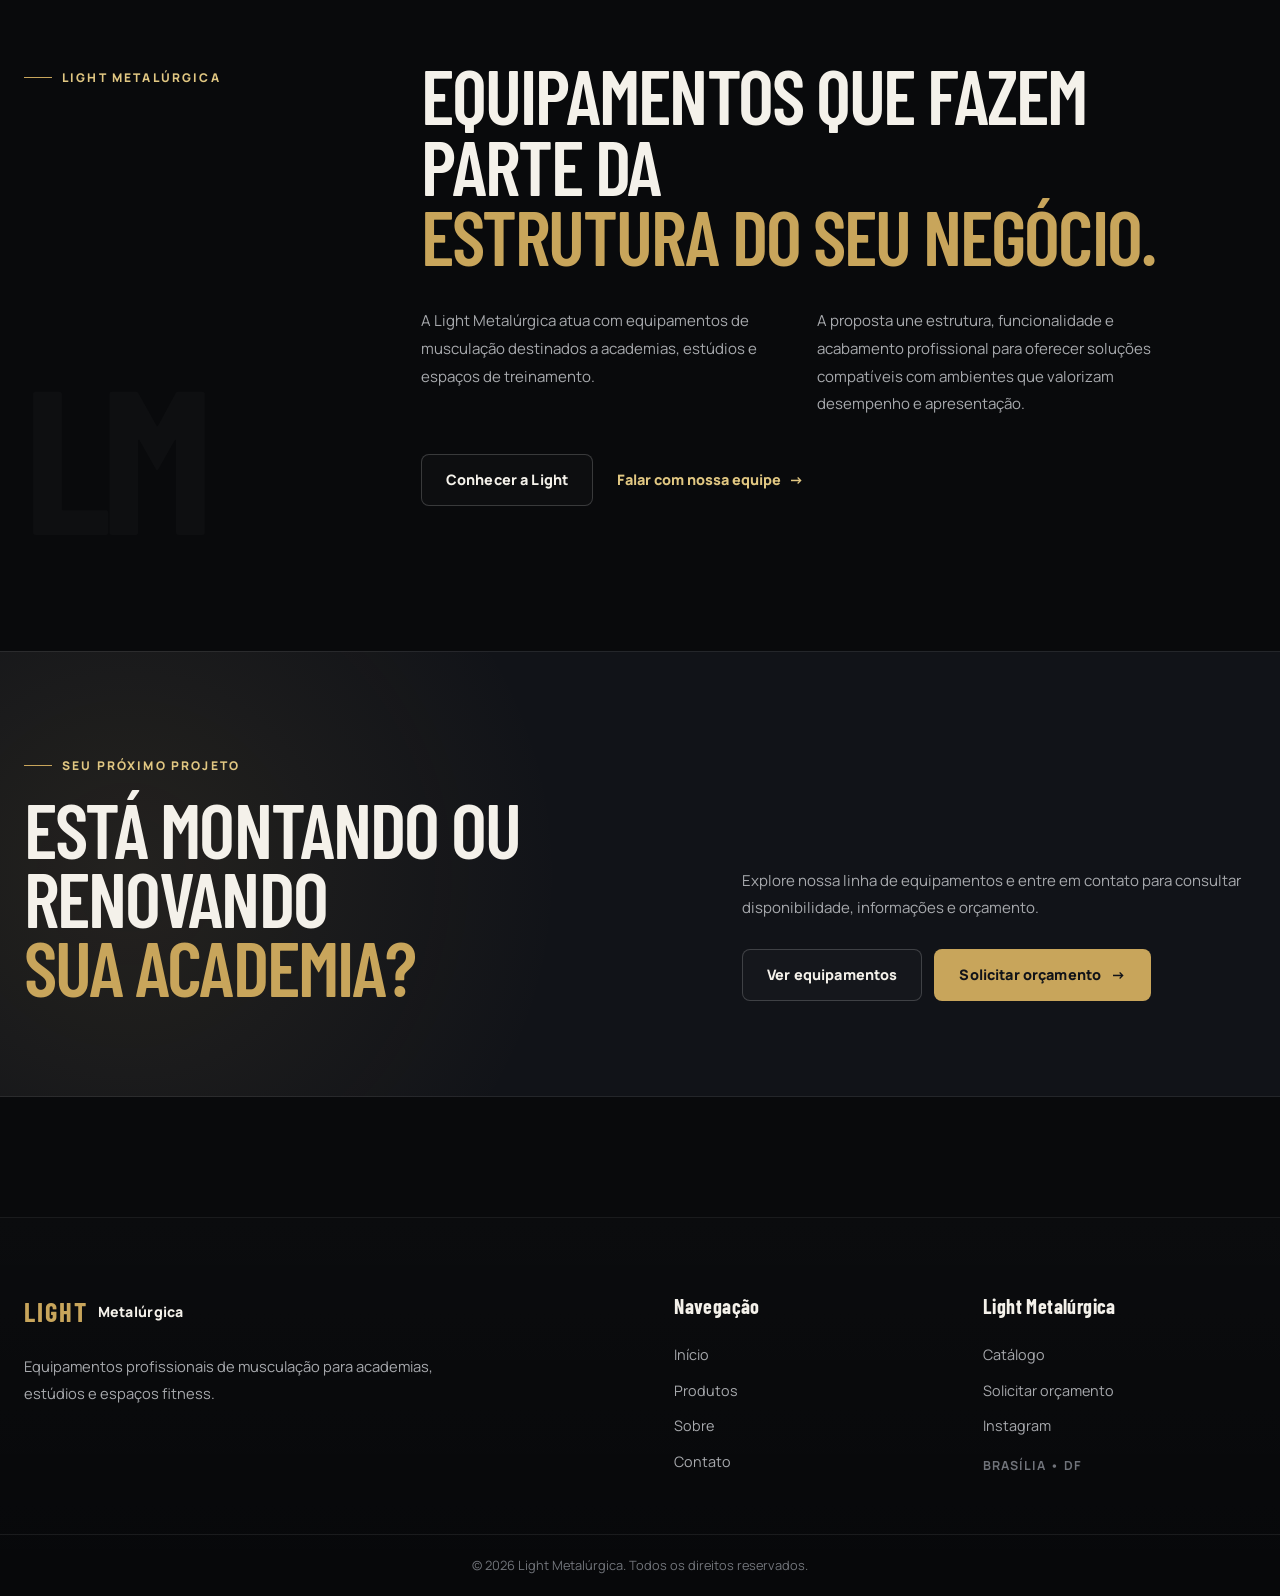
==== commit 39420faa: "feat(LM-016): conecta home ao catalogo central" ====
--- a/index.html
+++ b/index.html
@@ -135,7 +135,7 @@
                 <path d="M8 3h8v4H8z" />
               </svg>
 
-              <span>10 equipamentos no catálogo</span>
+              <span id="homeCatalogCount">Carregando catálogo...</span>
             </div>
 
           </div>
@@ -156,21 +156,25 @@
 
           </div>
 
-          <div class="hero-equipment">
-            <img
-              src="./arquivos/imagens/produtos/Leg Press 45 — ID 17.png"
-              alt="Leg Press 45 da Light Metalúrgica"
-            />
-          </div>
+          <div
+            class="hero-equipment"
+            id="homeHeroImage"
+          ></div>
 
           <div class="hero-equipment-info">
 
             <div>
               <span>Equipamento em destaque</span>
-              <h2>Leg Press 45</h2>
-            </div>
-
-            <a href="produto.html?id=17" class="text-link">
+              <h2 id="homeHeroName">
+                Carregando equipamento...
+              </h2>
+            </div>
+
+            <a
+              href="produtos.html"
+              class="text-link"
+              id="homeHeroLink"
+            >
               Ver detalhes
             </a>
 
@@ -429,7 +433,7 @@
         </div>
 
 
-        <div class="featured-grid-pro">
+        <div class="featured-grid-pro" id="homeFeaturedProducts">
 
           <!-- LEG PRESS -->
 
@@ -742,6 +746,8 @@
 
 
   <script src="./js/script.js"></script>
+  <script src="./js/catalogo-data.js"></script>
+  <script src="./js/home.js"></script>
 
 </body>
 </html>
--- a/css/home.css
+++ b/css/home.css
@@ -71,9 +71,9 @@
 
   font-weight: 700;
 
-  line-height: 0.84;
-
-  letter-spacing: -0.04em;
+  line-height: 0.94;
+
+  letter-spacing: -0.035em;
 
   text-transform: uppercase;
 
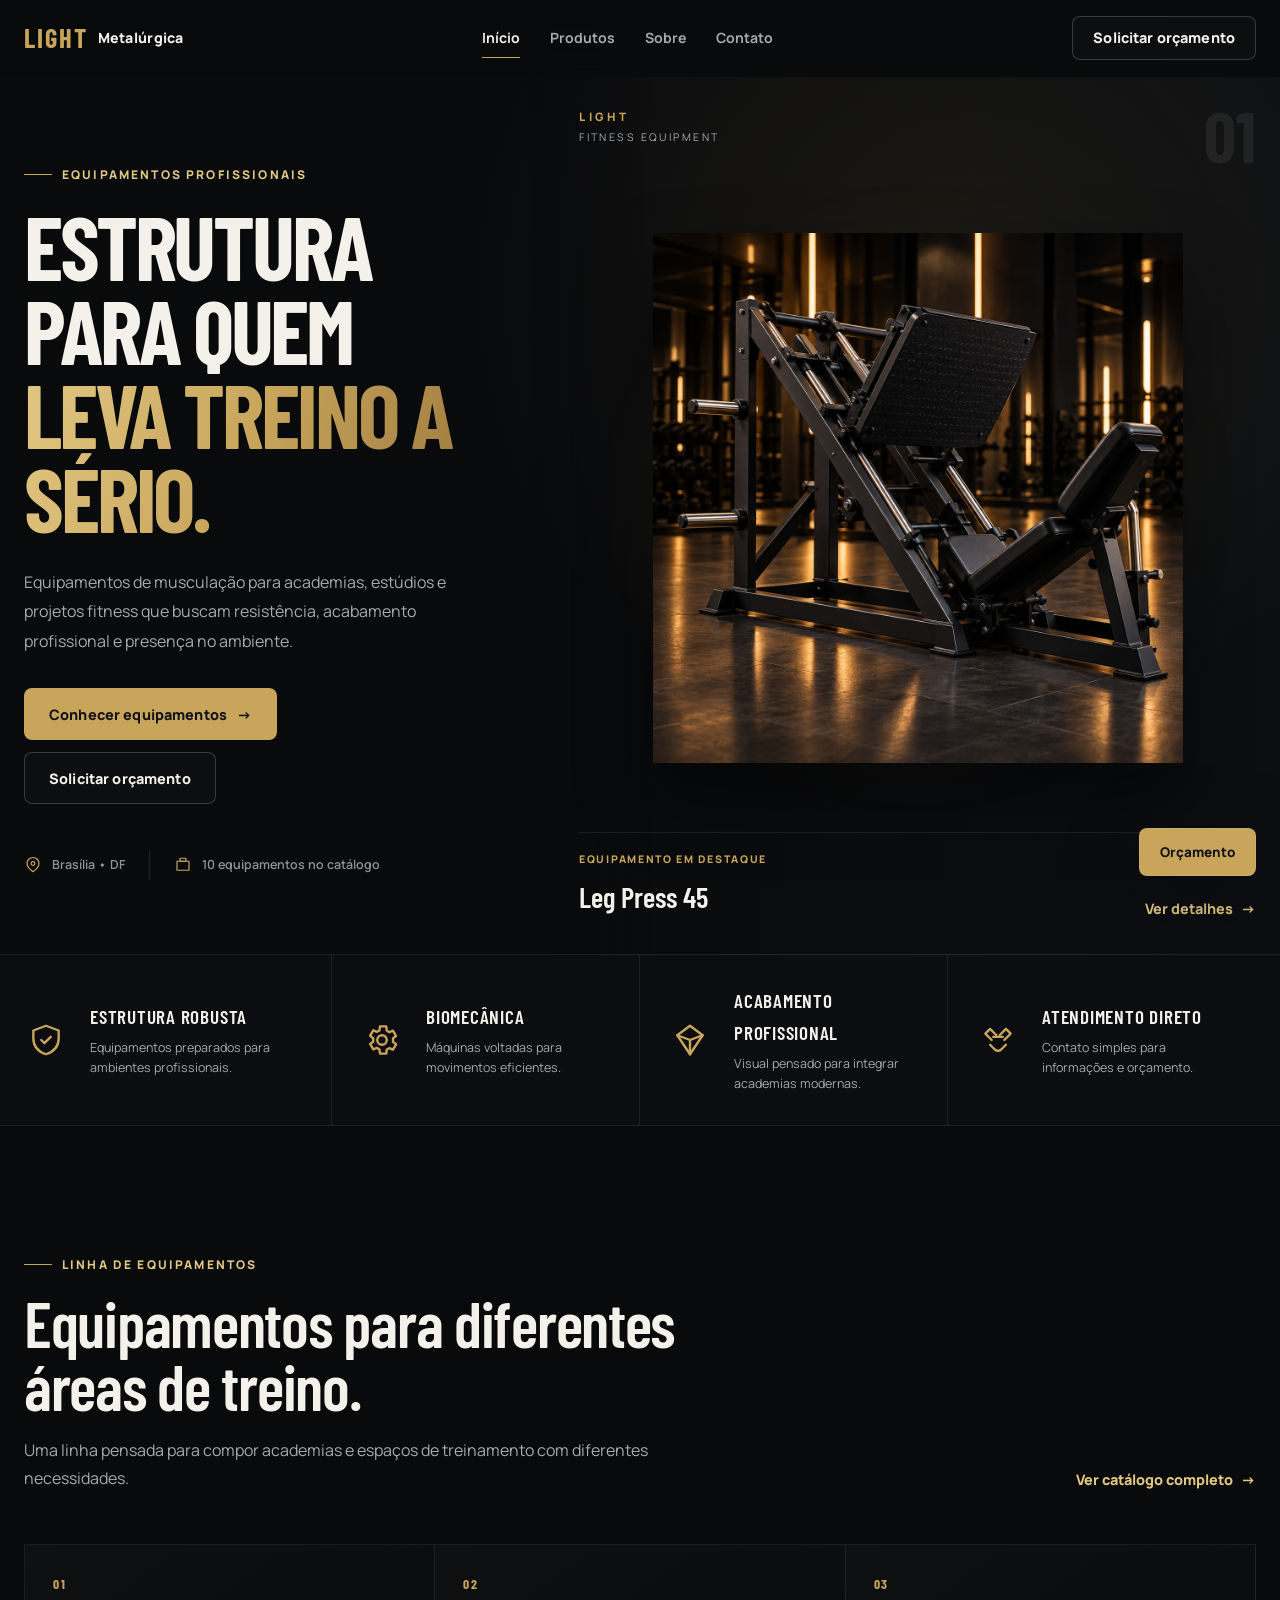
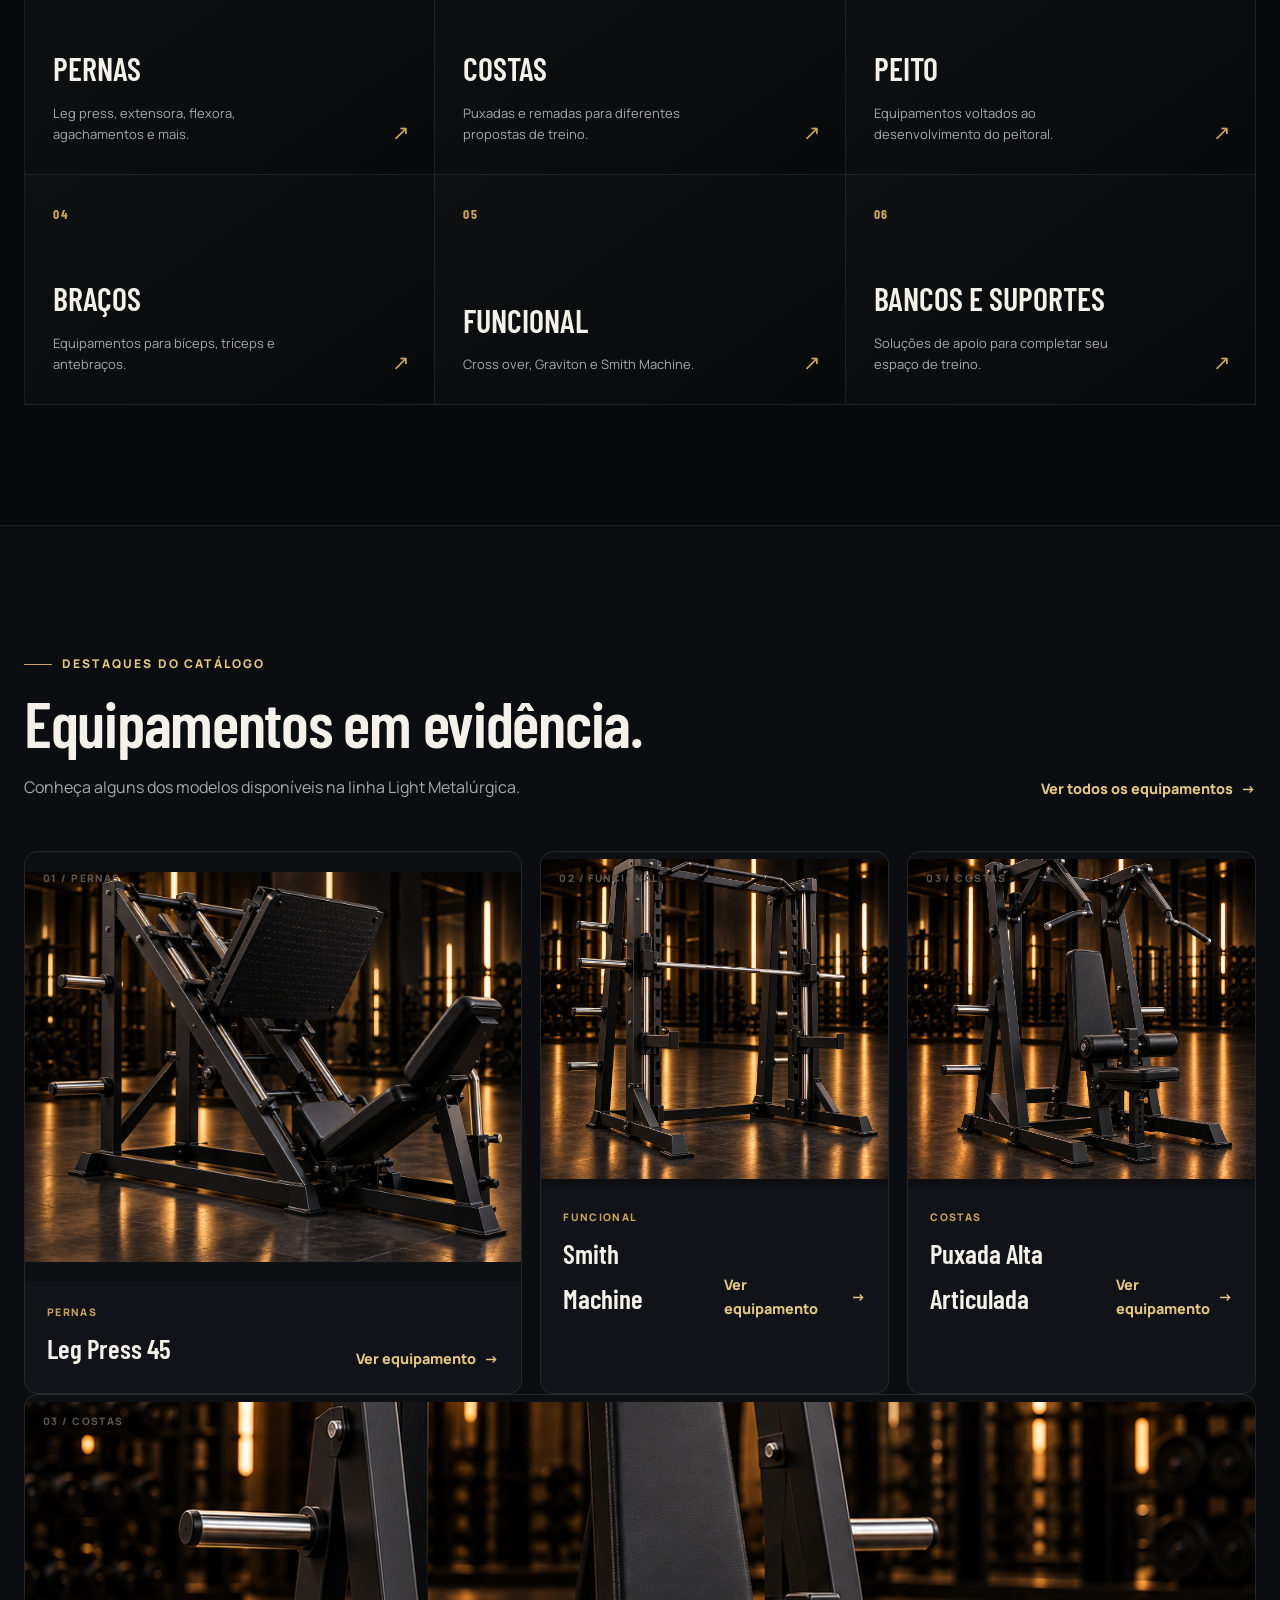
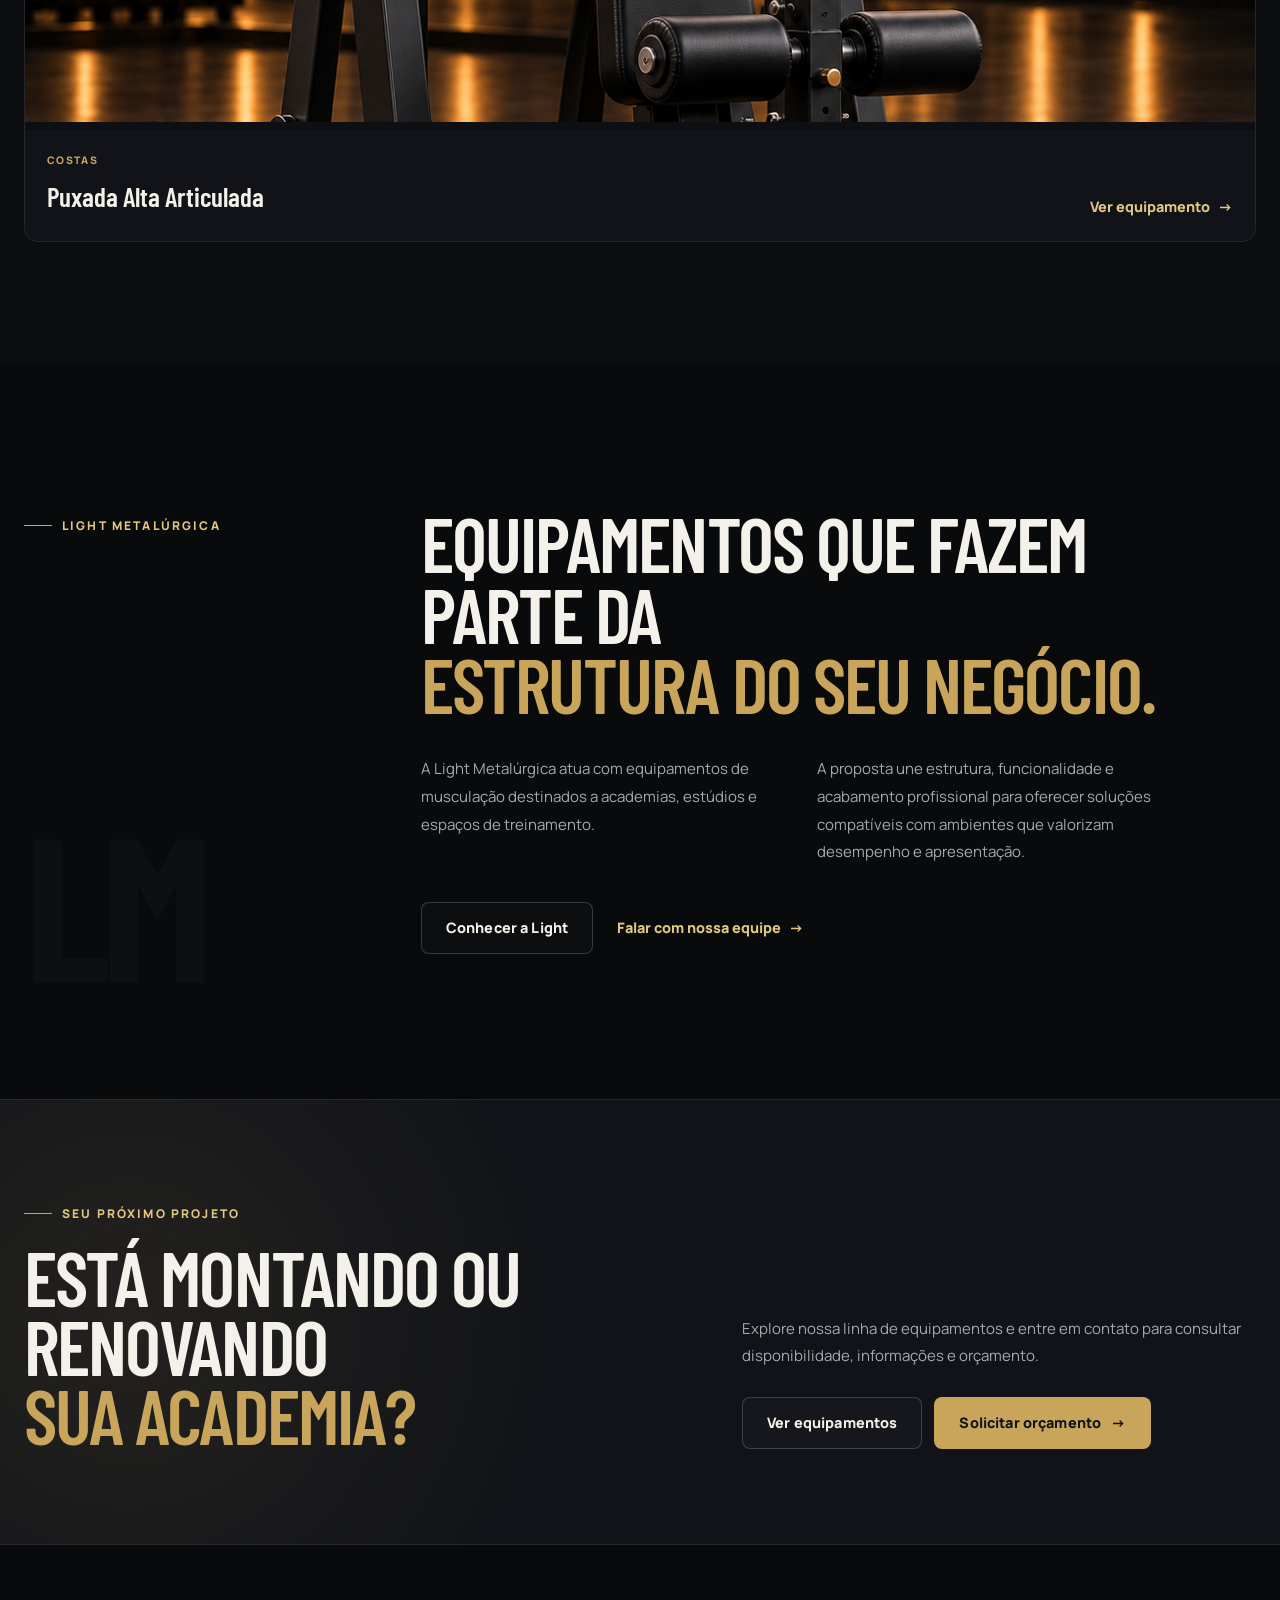
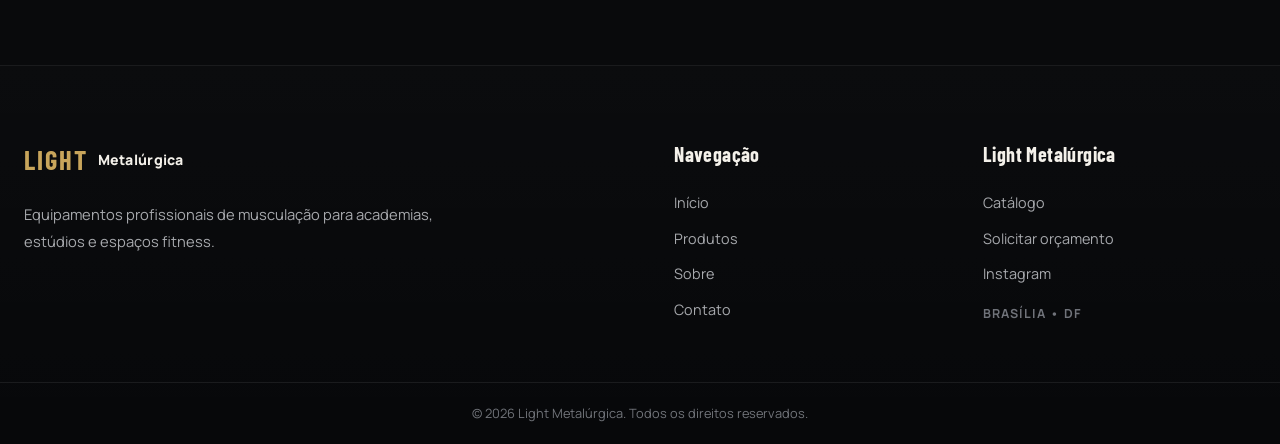
==== commit b3e20b49: "refactor(LM-016): remove cards legados da home" ====
--- a/index.html
+++ b/index.html
@@ -432,85 +432,7 @@
 
         </div>
 
-
-        <div class="featured-grid-pro" id="homeFeaturedProducts">
-
-          <!-- LEG PRESS -->
-
-          <article class="product-showcase product-showcase-main">
-
-            <a
-              href="produto.html?id=17"
-              class="product-showcase-image"
-            >
-              <span class="product-code">
-                01 / PERNAS
-              </span>
-
-              <img
-                src="./arquivos/imagens/produtos/Leg Press 45 — ID 17.png"
-                alt="Leg Press 45"
-                loading="lazy"
-              />
-            </a>
-
-            <div class="product-showcase-info">
-
-              <div>
-                <span>Pernas</span>
-                <h3>Leg Press 45</h3>
-              </div>
-
-              <a
-                href="produto.html?id=17"
-                class="text-link"
-              >
-                Ver equipamento
-              </a>
-
-            </div>
-
-          </article>
-
-
-          <!-- SMITH -->
-
-          <article class="product-showcase">
-
-            <a
-              href="produto.html?id=29"
-              class="product-showcase-image"
-            >
-              <span class="product-code">
-                02 / FUNCIONAL
-              </span>
-
-              <img
-                <img
-                  src="./arquivos/imagens/produtos/Smith Machine — ID 29.png"
-                  alt="Smith Machine"
-                  loading="lazy"
-                />
-            </a>
-
-            <div class="product-showcase-info">
-
-              <div>
-                <span>Funcional</span>
-                <h3>Smith Machine</h3>
-              </div>
-
-              <a
-                href="produto.html?id=29"
-                class="text-link"
-              >
-                Ver equipamento
-              </a>
-
-            </div>
-
-          </article>
-
+        <div class="featured-grid-pro" id="homeFeaturedProducts"></div>
 
           <!-- PUXADA -->
 
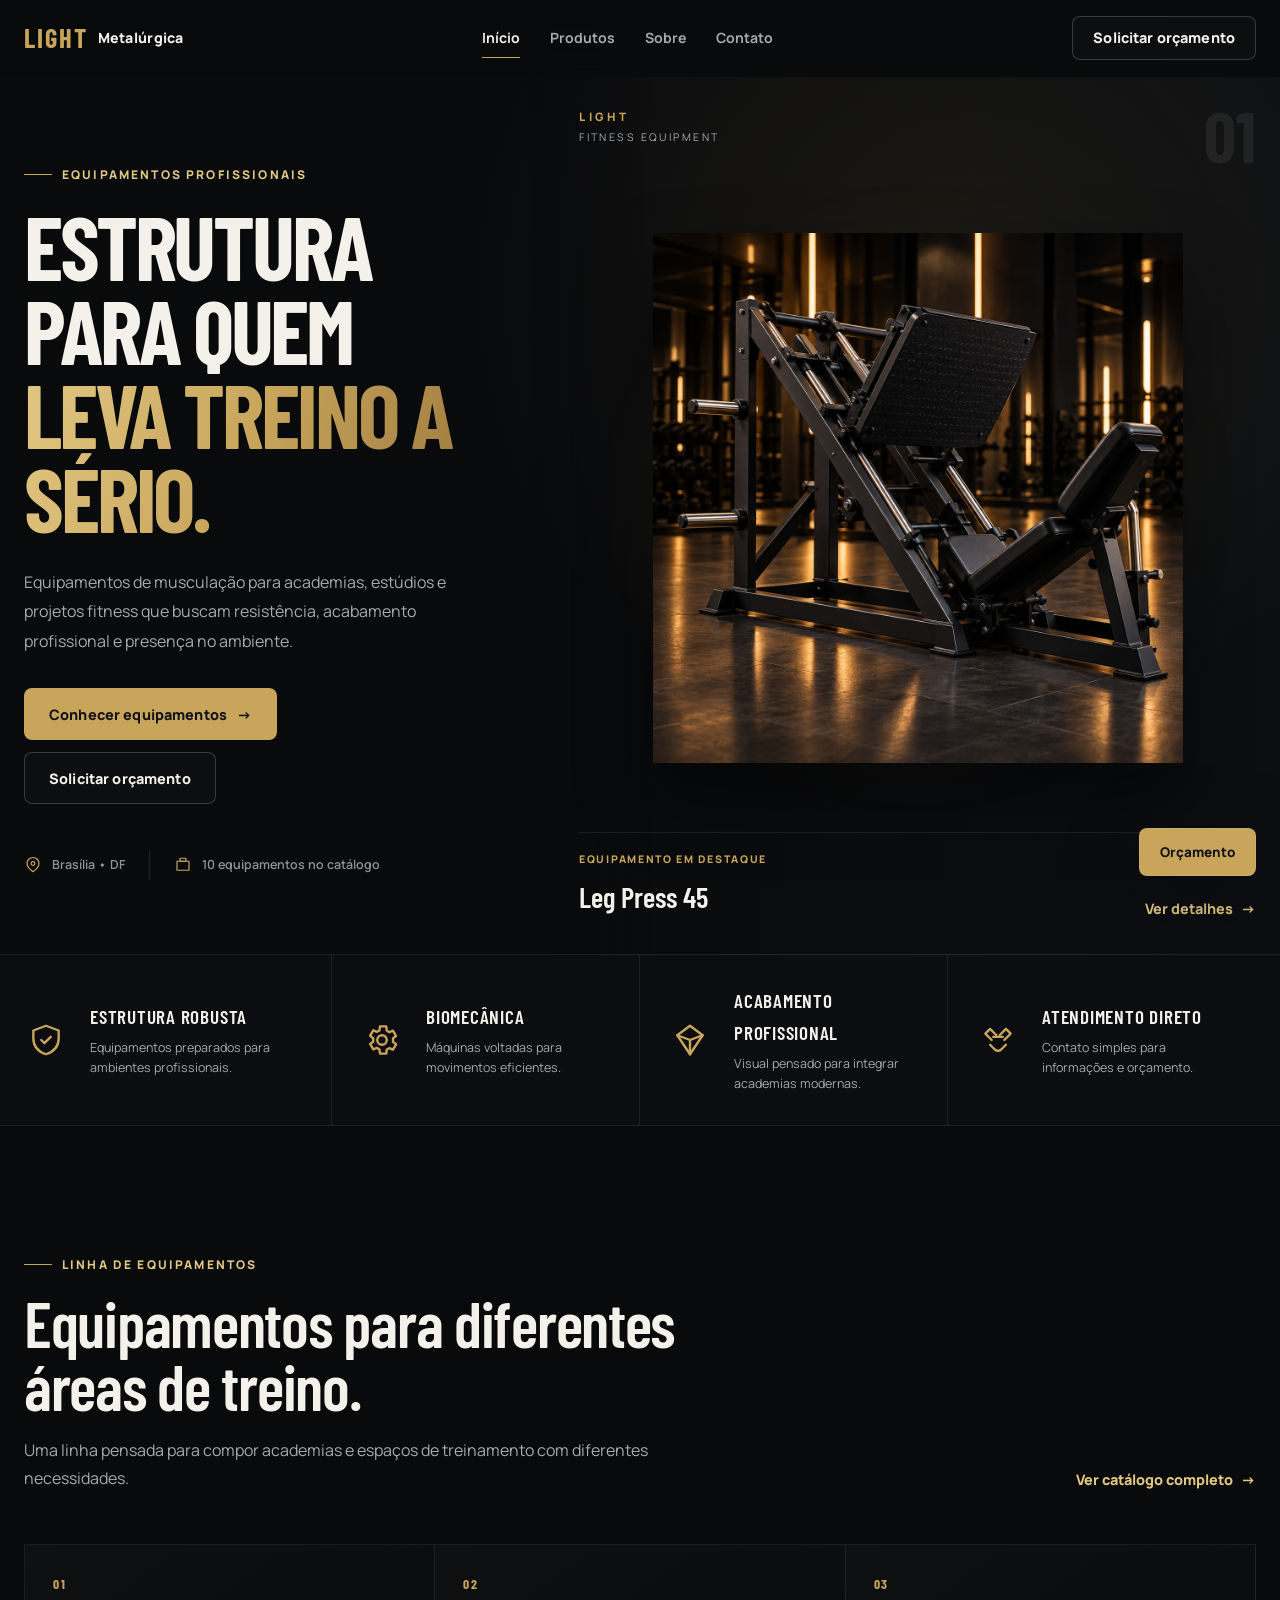
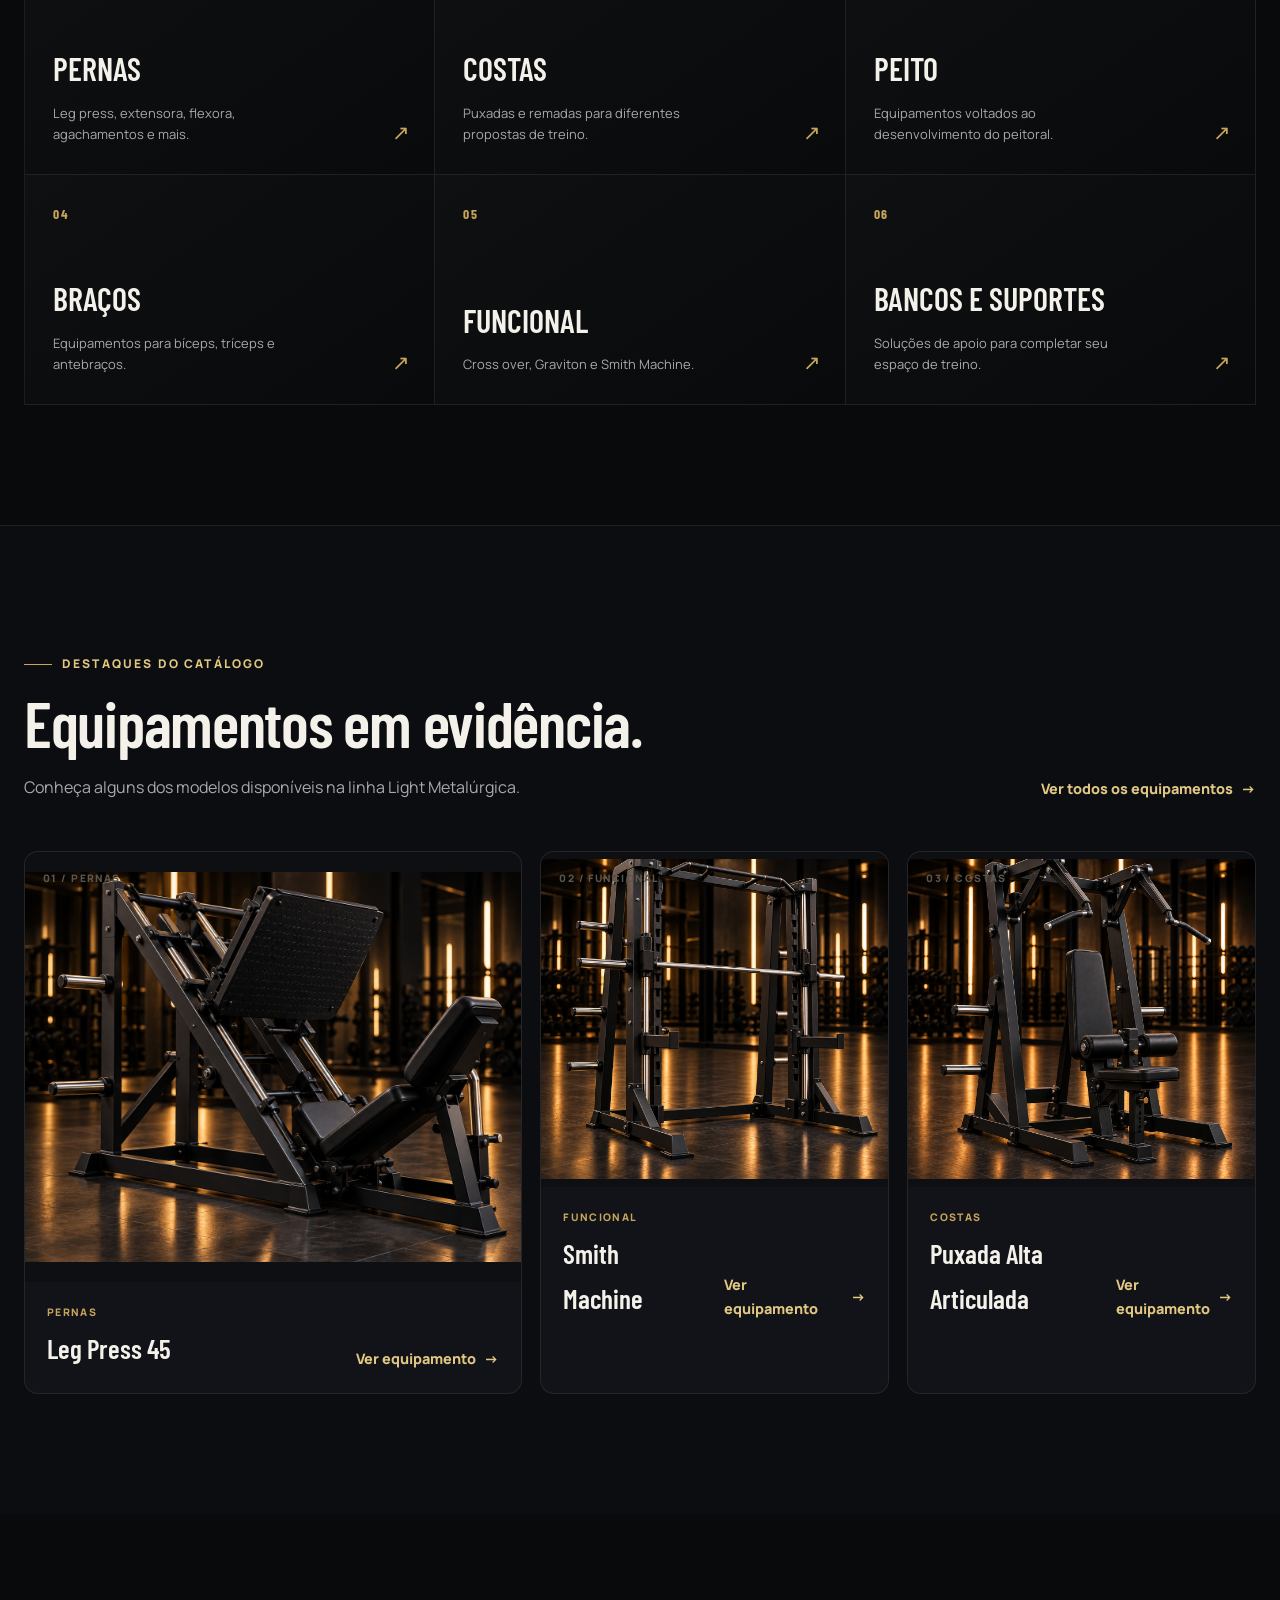
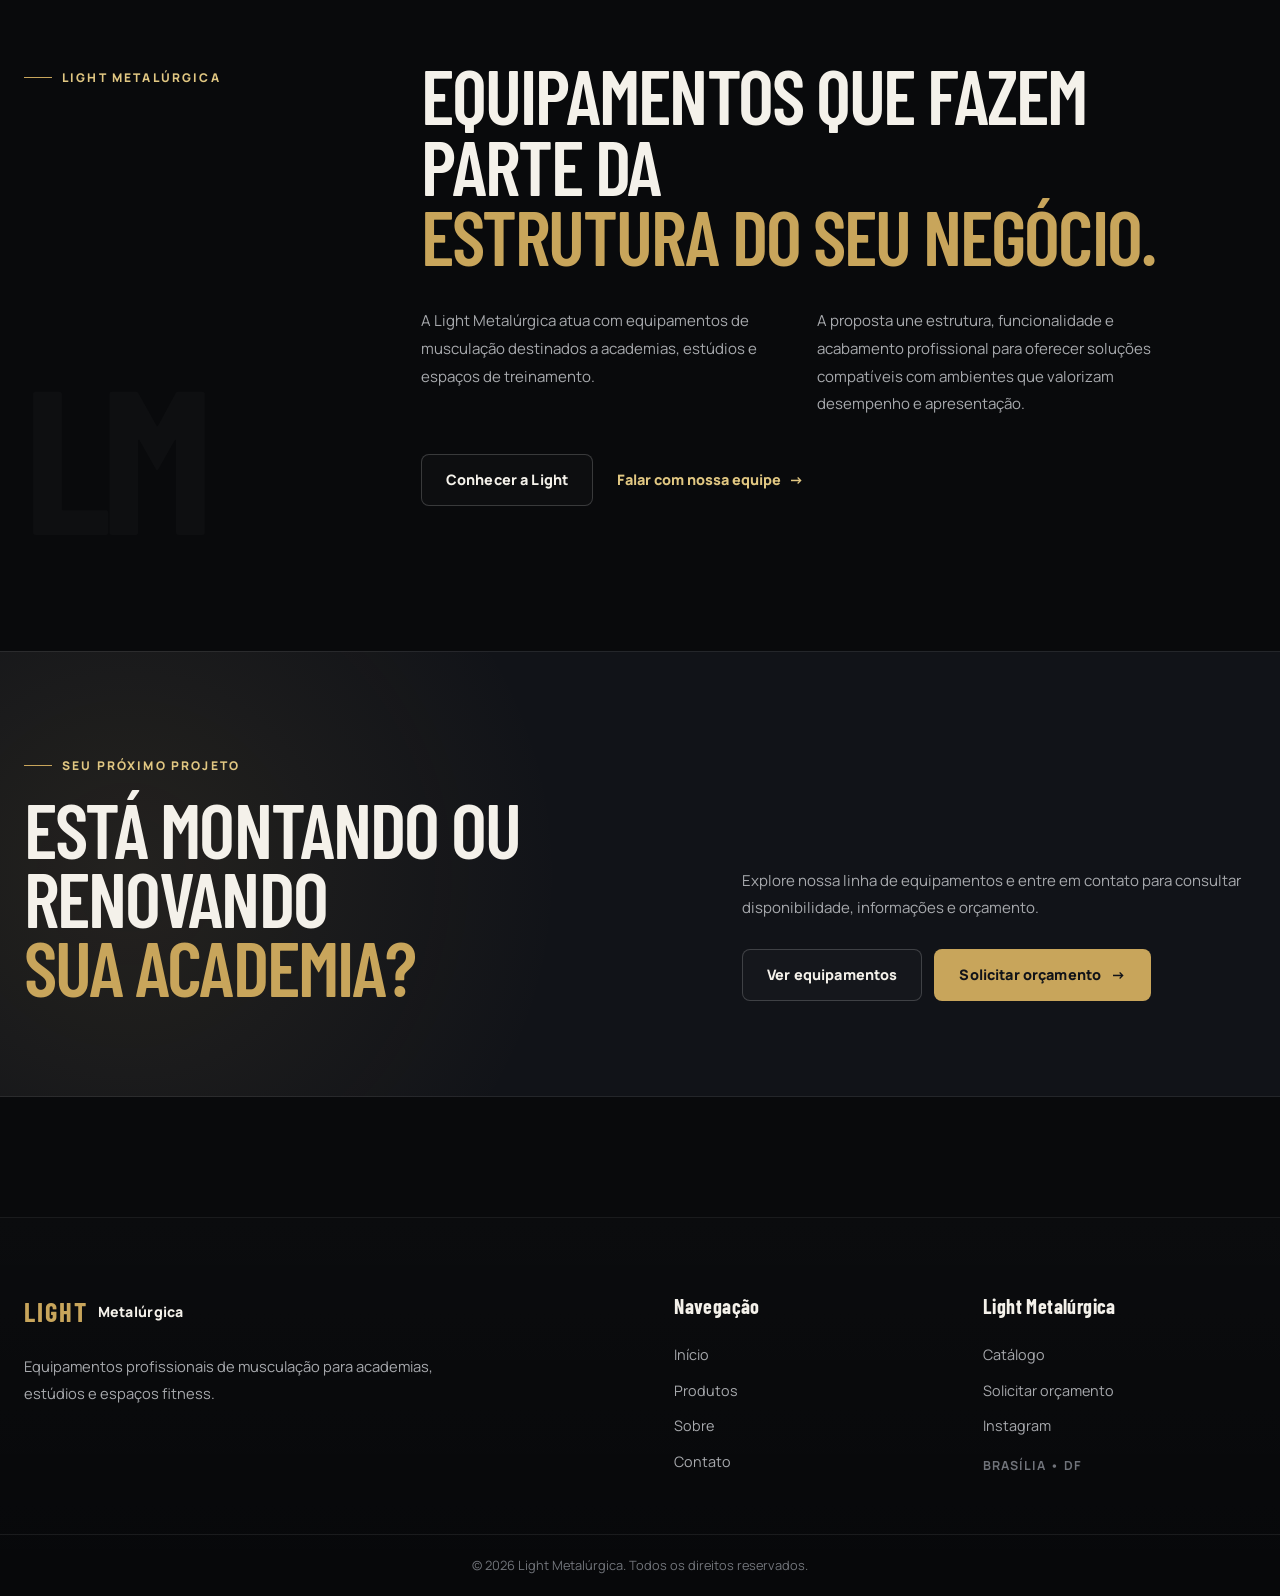
==== commit 4f3fca45: "refactor(LM-016): remove card legado restante da home" ====
--- a/index.html
+++ b/index.html
@@ -434,45 +434,6 @@
 
         <div class="featured-grid-pro" id="homeFeaturedProducts"></div>
 
-          <!-- PUXADA -->
-
-          <article class="product-showcase">
-
-            <a
-              href="produto.html?id=24"
-              class="product-showcase-image"
-            >
-              <span class="product-code">
-                03 / COSTAS
-              </span>
-
-              <img
-                src="./arquivos/imagens/produtos/Puxada Alta Articulada — ID 24.png"
-                alt="Puxada Alta Articulada"
-                loading="lazy"
-              />
-            </a>
-
-            <div class="product-showcase-info">
-
-              <div>
-                <span>Costas</span>
-                <h3>Puxada Alta Articulada</h3>
-              </div>
-
-              <a
-                href="produto.html?id=24"
-                class="text-link"
-              >
-                Ver equipamento
-              </a>
-
-            </div>
-
-          </article>
-
-        </div>
-
       </div>
 
     </section>
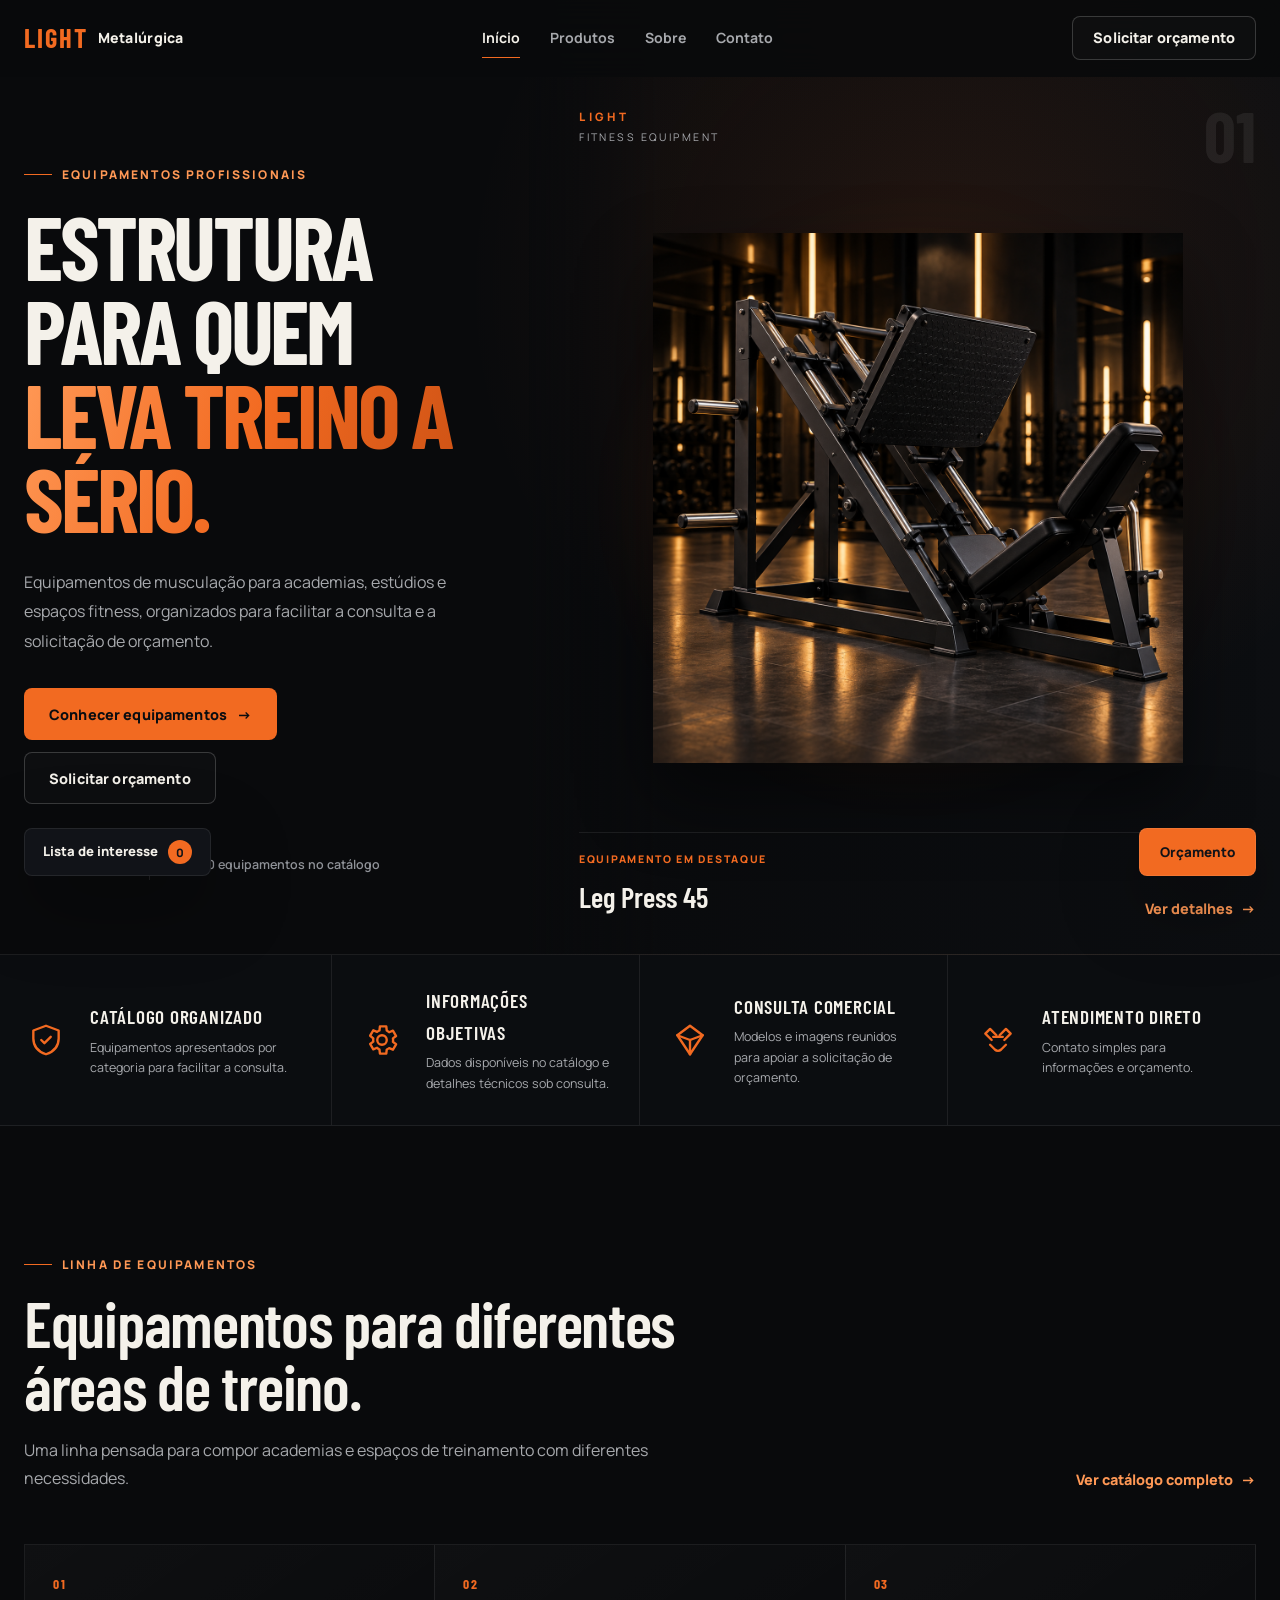
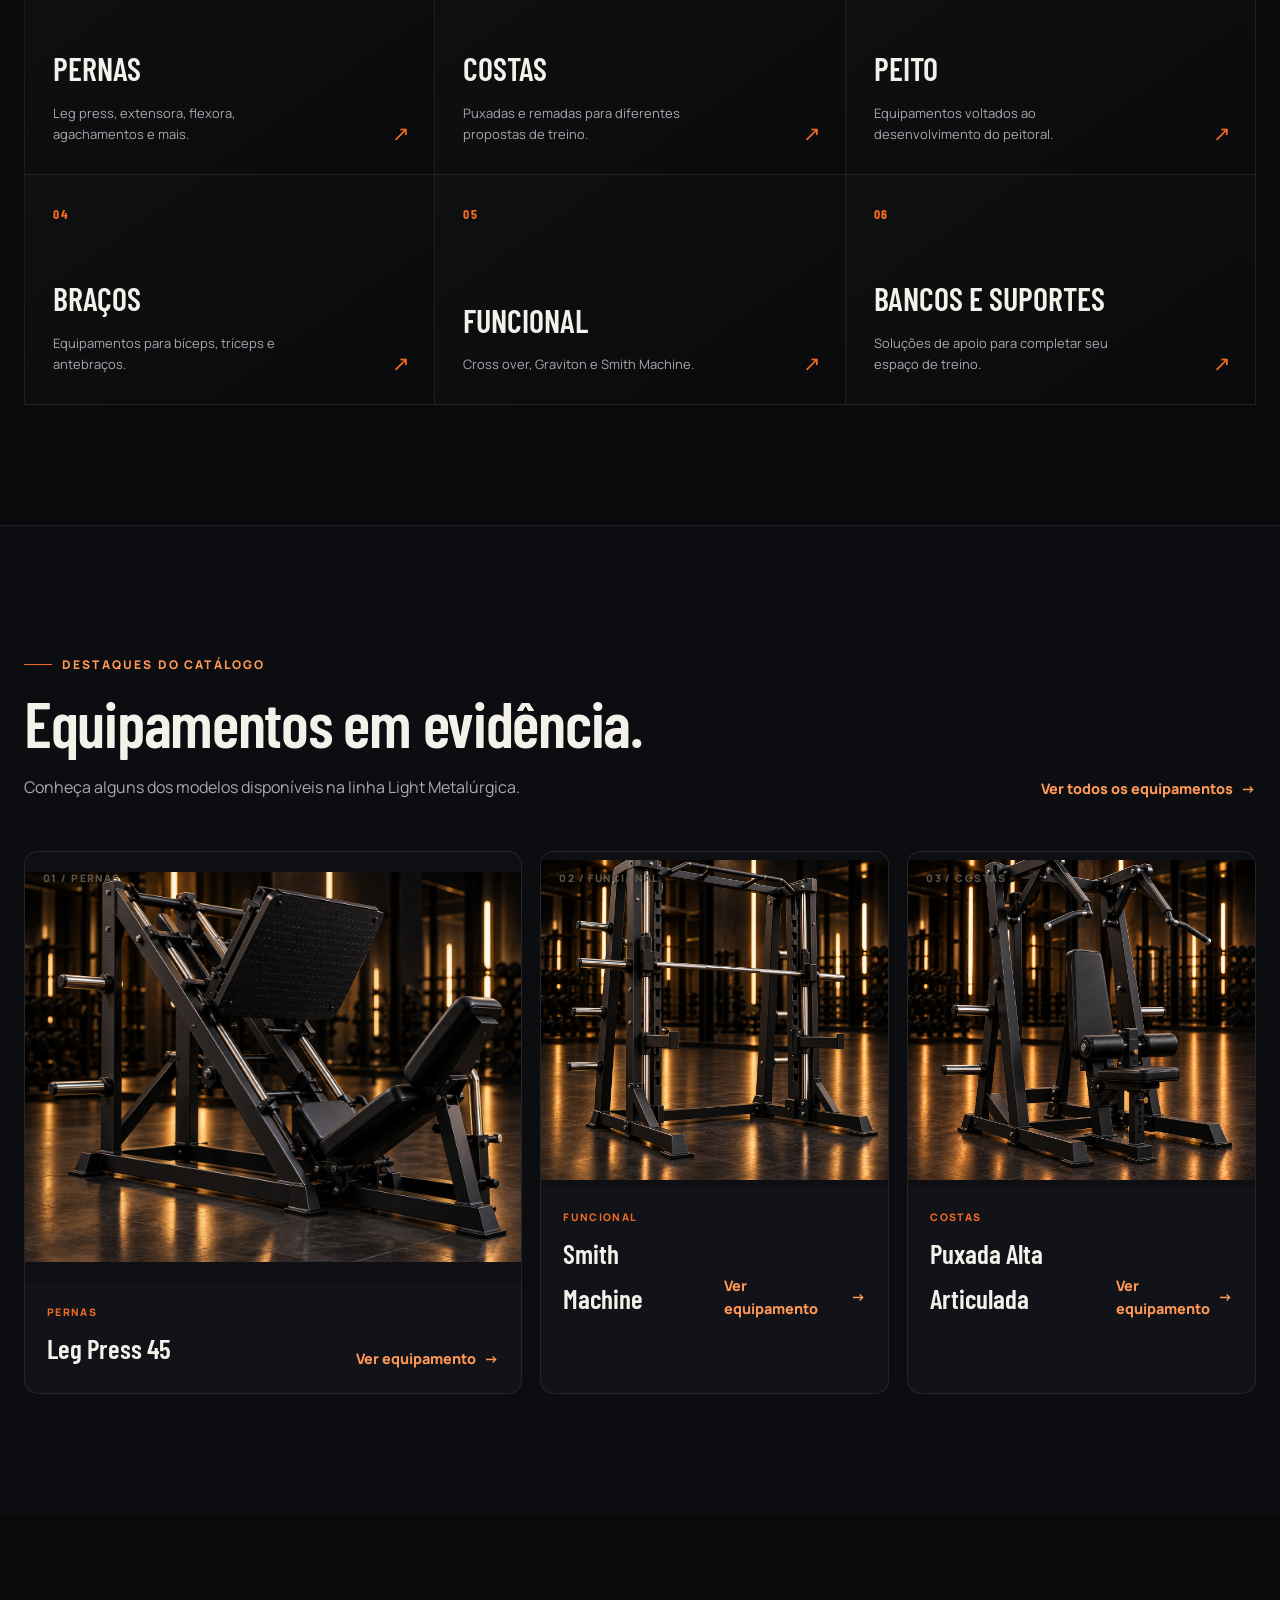
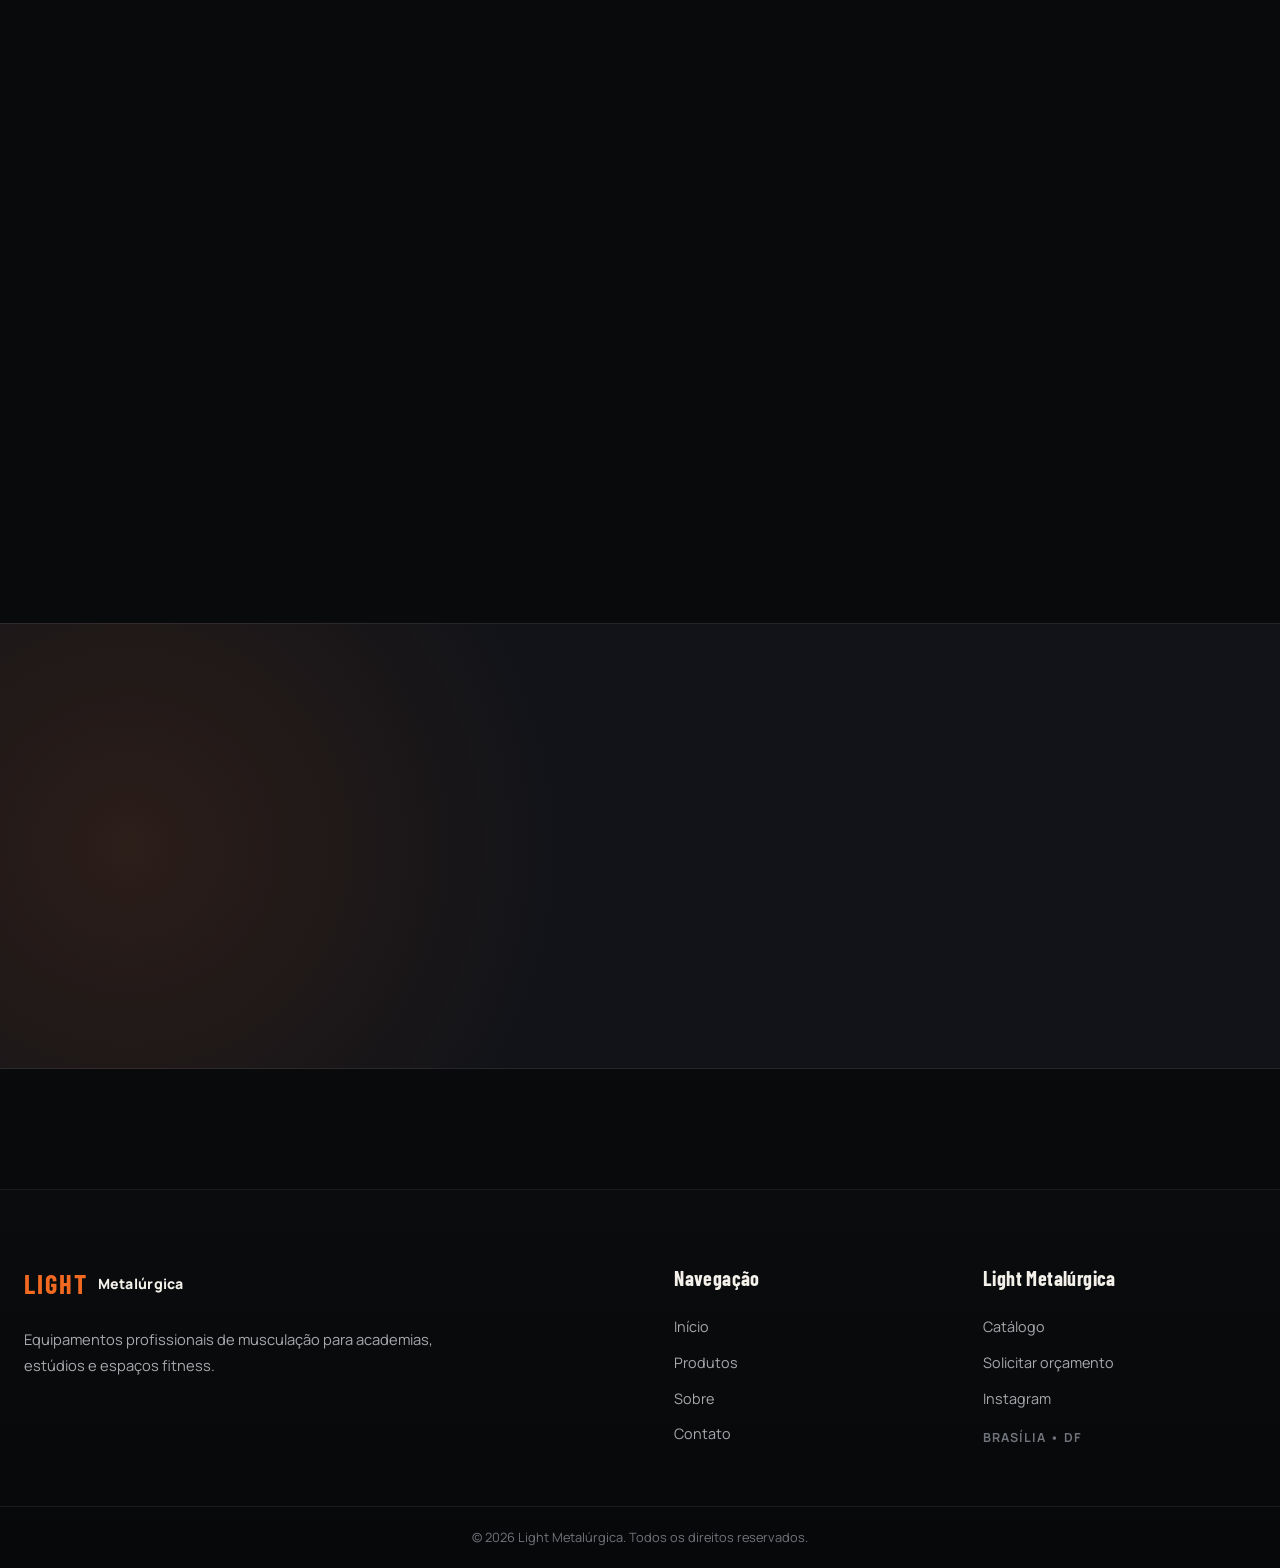
==== commit ba6ad3b9: "refactor(LM-012): aplica auditoria editorial da release" ====
--- a/index.html
+++ b/index.html
@@ -93,9 +93,7 @@
           </h1>
 
           <p class="hero-pro-description">
-            Equipamentos de musculação para academias, estúdios e projetos
-            fitness que buscam resistência, acabamento profissional e presença
-            no ambiente.
+            Equipamentos de musculação para academias, estúdios e espaços fitness, organizados para facilitar a consulta e a solicitação de orçamento.
           </p>
 
           <div class="hero-pro-actions">
@@ -203,9 +201,9 @@
           </div>
 
           <div>
-            <h3>Estrutura robusta</h3>
-            <p>
-              Equipamentos preparados para ambientes profissionais.
+            <h3>Catálogo organizado</h3>
+            <p>
+              Equipamentos apresentados por categoria para facilitar a consulta.
             </p>
           </div>
 
@@ -224,9 +222,9 @@
           </div>
 
           <div>
-            <h3>Biomecânica</h3>
-            <p>
-              Máquinas voltadas para movimentos eficientes.
+            <h3>Informações objetivas</h3>
+            <p>
+              Dados disponíveis no catálogo e detalhes técnicos sob consulta.
             </p>
           </div>
 
@@ -244,9 +242,9 @@
           </div>
 
           <div>
-            <h3>Acabamento profissional</h3>
-            <p>
-              Visual pensado para integrar academias modernas.
+            <h3>Consulta comercial</h3>
+            <p>
+              Modelos e imagens reunidos para apoiar a solicitação de orçamento.
             </p>
           </div>
 
@@ -473,9 +471,7 @@
             </p>
 
             <p>
-              A proposta une estrutura, funcionalidade e acabamento
-              profissional para oferecer soluções compatíveis com ambientes
-              que valorizam desempenho e apresentação.
+              O catálogo reúne os modelos disponíveis e organiza as informações para consulta, comparação e contato com a equipe comercial.
             </p>
 
           </div>
